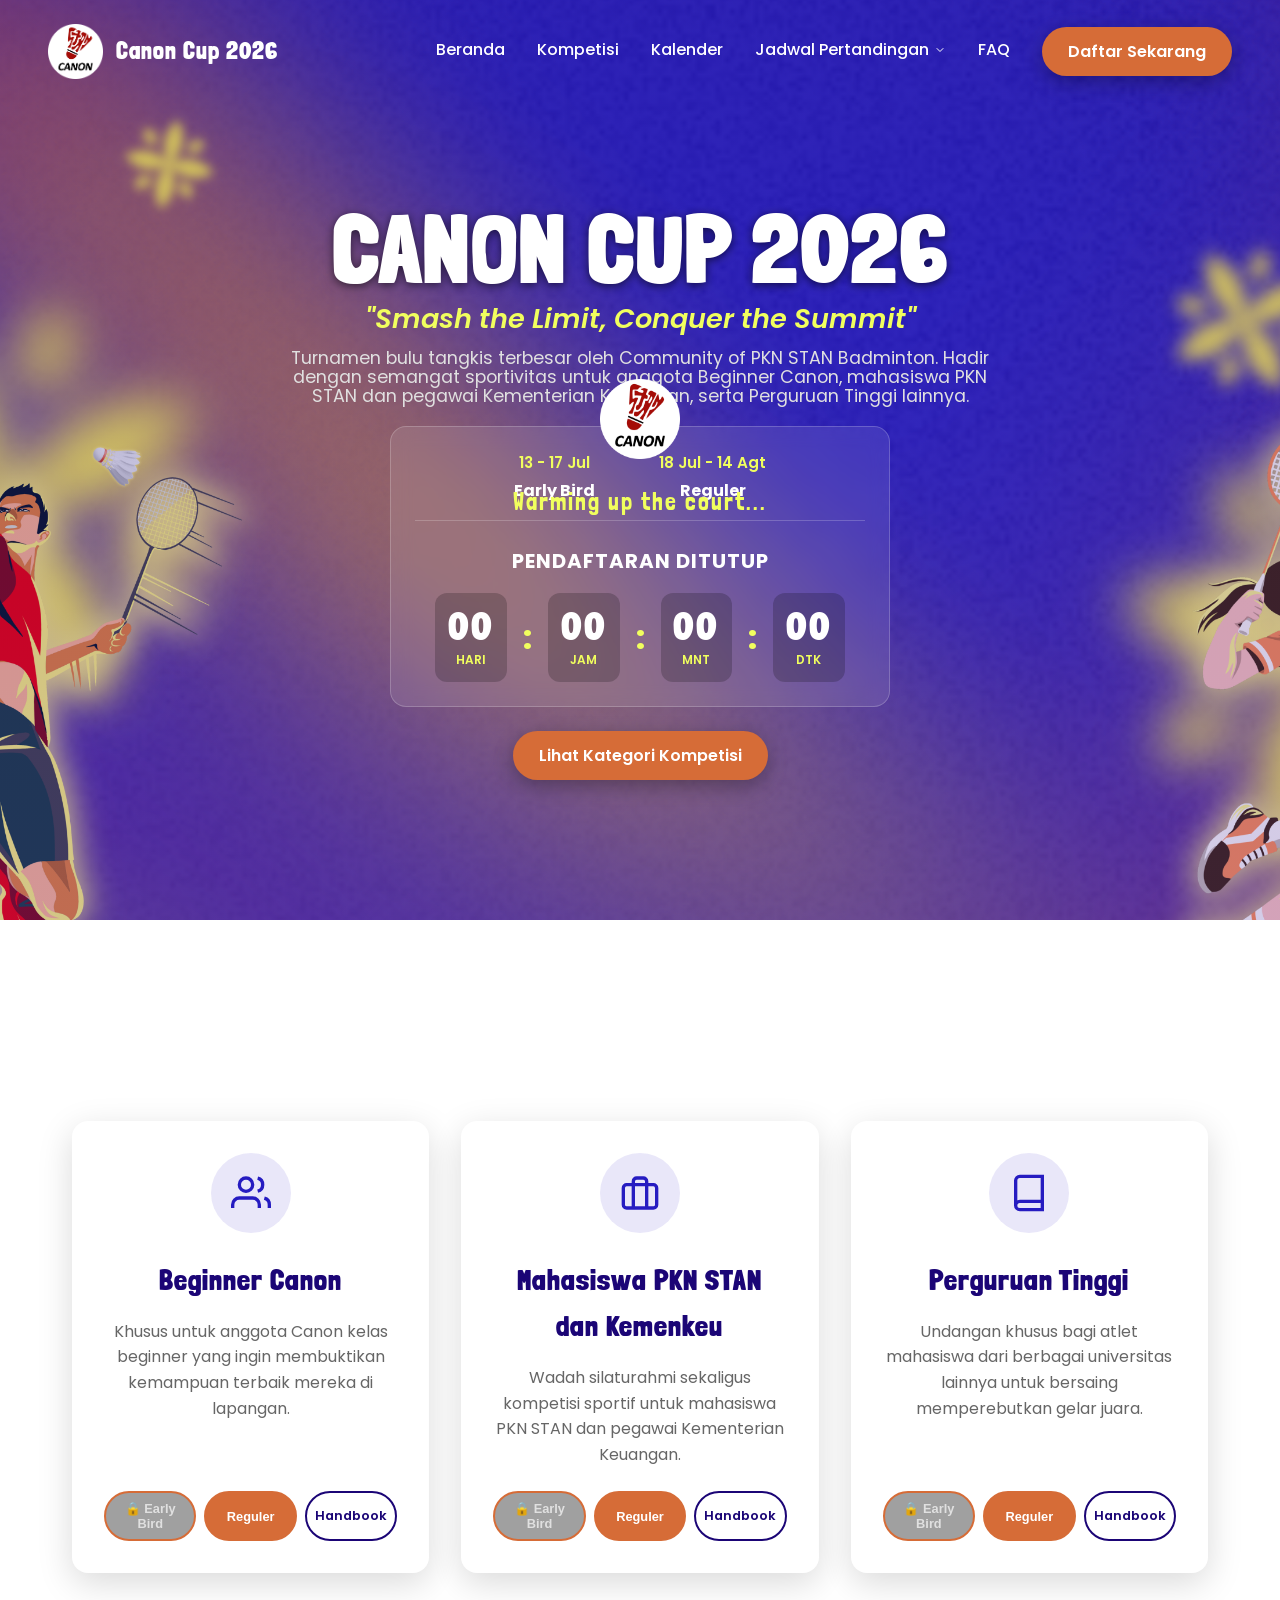
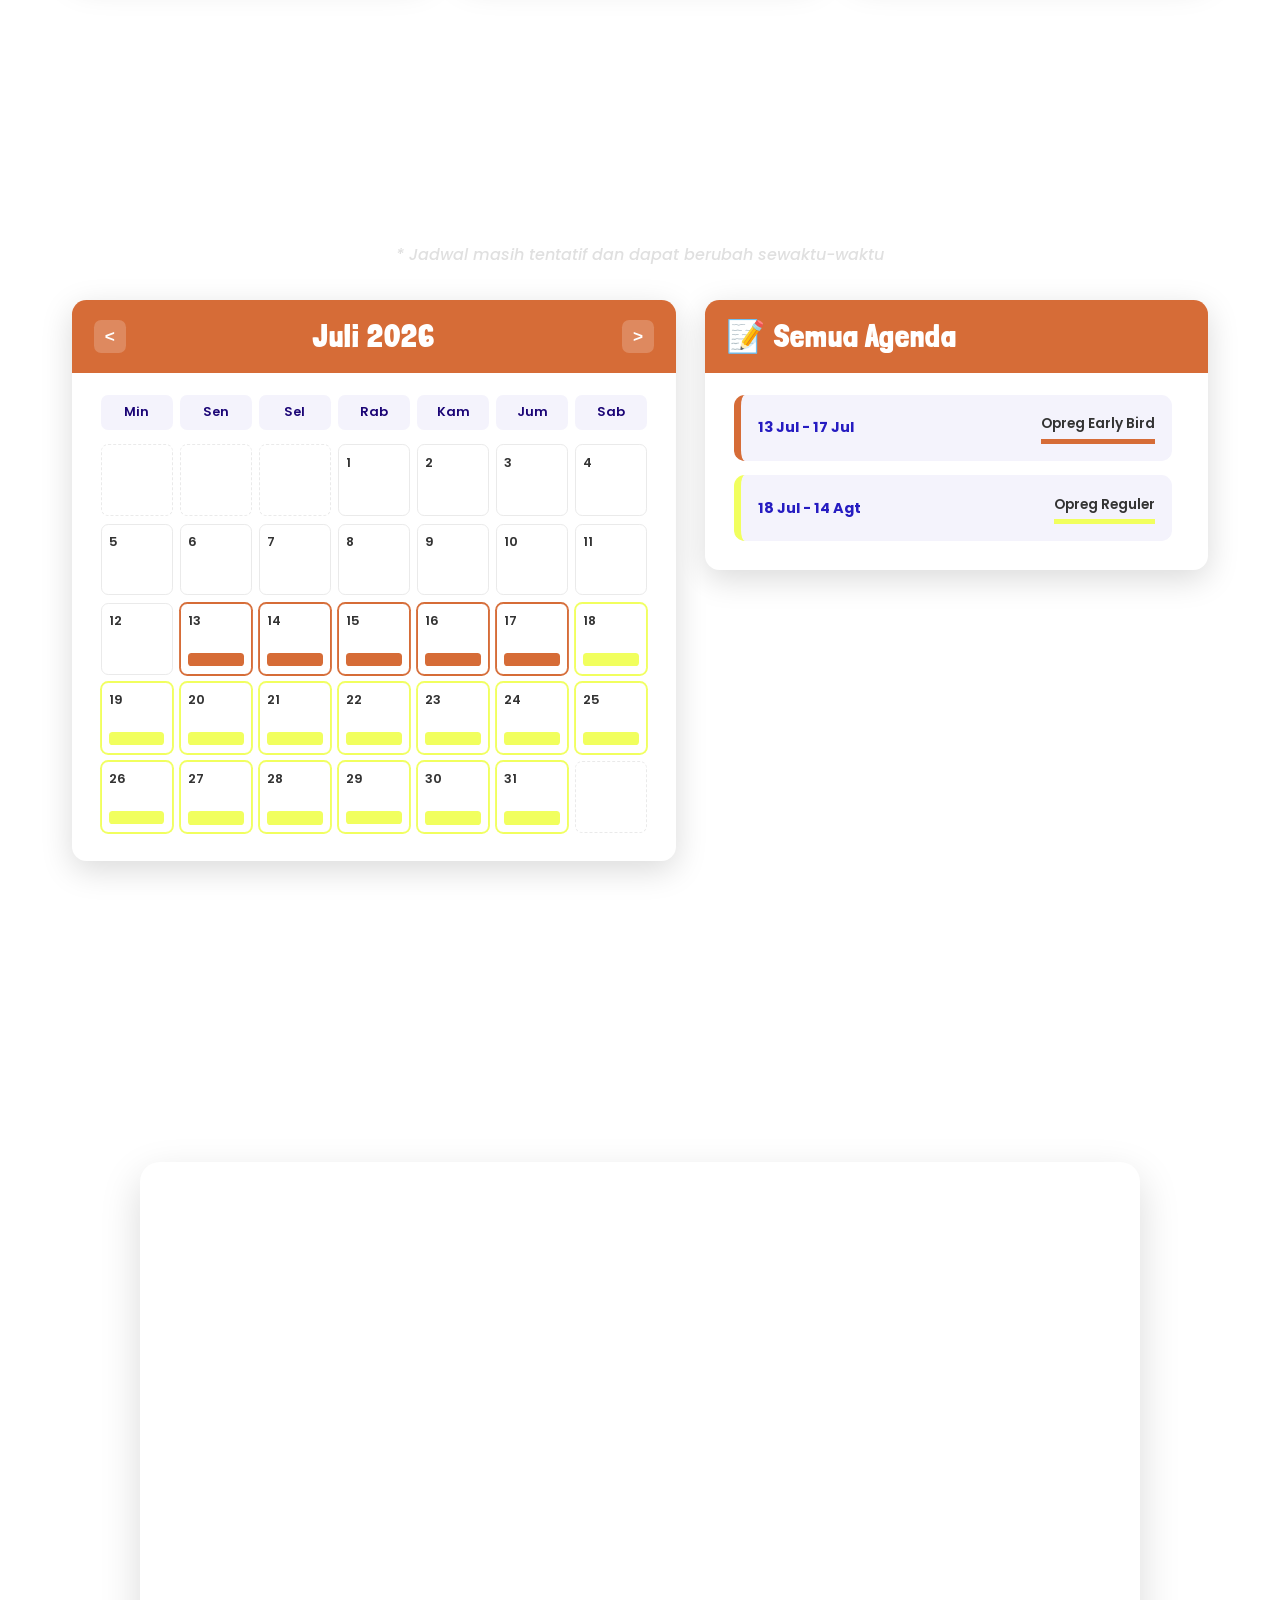
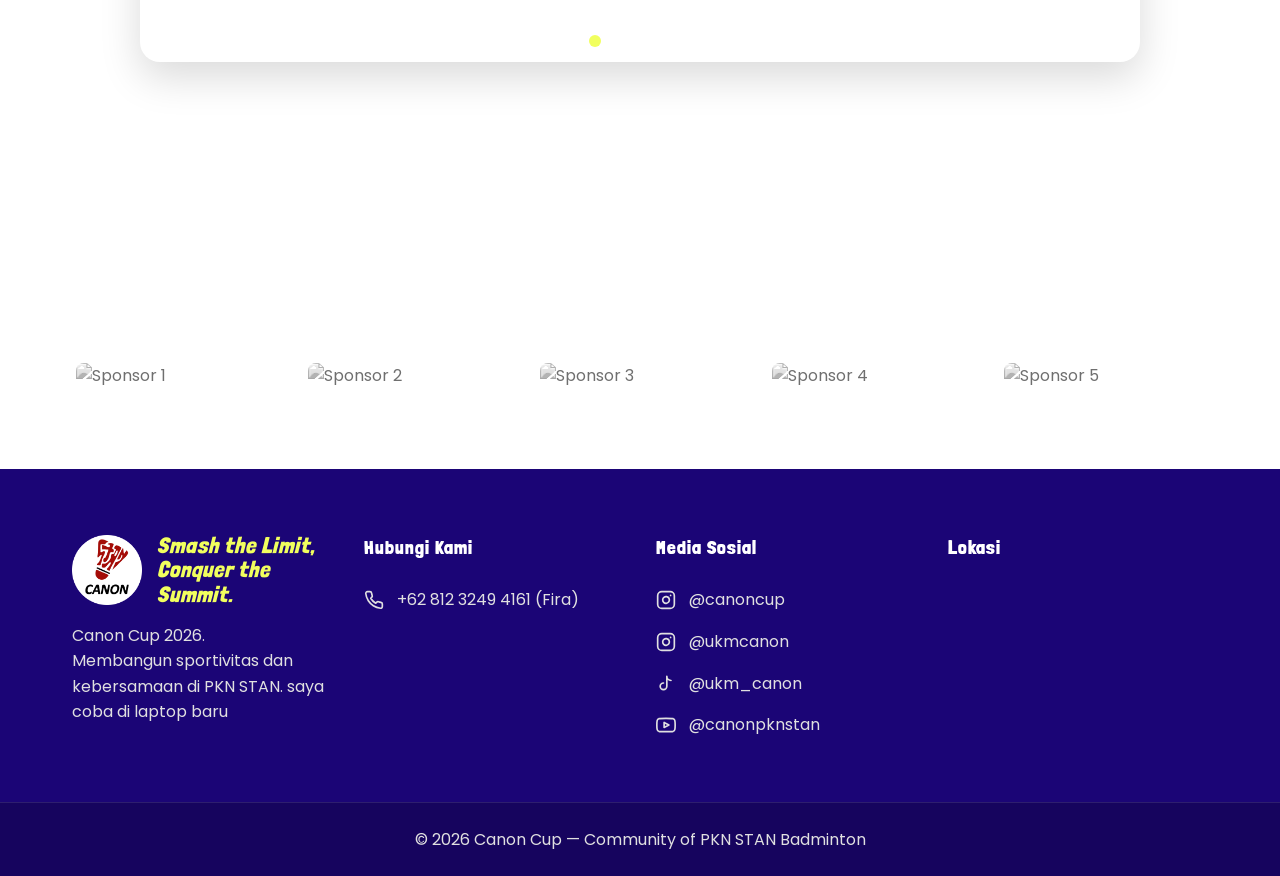
==== index.html @ 0311a932 "coba laptop baru" ====
<!DOCTYPE html>
<html lang="id">
<head>
  <meta charset="UTF-8">
  <meta name="viewport" content="width=device-width, initial-scale=1.0">
  <meta name="description" content="CANON CUP 2026 - Turnamen bulu tangkis terbuka untuk internal PKN STAN, Perguruan Tinggi Lainnya, serta Instansi Kementerian Keuangan.">
  <title>CANON CUP 2026 | Smash the Limit, Conquer the Summit</title>
  <link rel="icon" type="image/png" href="assets/images/logo.png">
  
  <!-- Google Fonts: Londrina Solid & Poppins -->
  <link rel="preconnect" href="https://fonts.googleapis.com">
  <link rel="preconnect" href="https://fonts.gstatic.com" crossorigin>
  <link href="https://fonts.googleapis.com/css2?family=Londrina+Solid:wght@400;900&family=Poppins:wght@400;500;600;700&display=swap" rel="stylesheet">
  
  <!-- CSS -->
  <link rel="stylesheet" href="css/style.css">
  <link rel="stylesheet" href="css/responsive.css">
</head>
<body class="home-page">
  <!-- PRELOADER -->
  <div id="preloader" class="preloader">
    <div class="preloader-panel left-panel"></div>
    <div class="preloader-panel right-panel"></div>
    <div class="preloader-content">
      <div class="bouncing-shuttlecock" id="preloader-logo">
        <img src="assets/images/logo.png" alt="Loading...">
      </div>
      <div class="loading-text">Warming up the court...</div>
    </div>
  </div>

  <!-- NAVBAR -->
  <nav id="navbar">
    <div class="nav-container">
      <a href="#" class="logo">
        <img src="assets/images/logo.png" alt="Canon Cup Logo" class="logo-img" />
        <span>Canon Cup 2026</span>
      </a>
      
      <ul class="nav-menu" id="nav-menu">
        <li><a href="#hero" class="nav-link">Beranda</a></li>
        <li><a href="#kompetisi" class="nav-link">Kompetisi</a></li>
        <li><a href="#jadwal" class="nav-link">Kalender</a></li>
        <li class="dropdown">
          <a href="schedule.html" class="nav-link">Jadwal Pertandingan <svg width="12" height="12" viewBox="0 0 24 24" fill="none" stroke="currentColor" stroke-width="2" stroke-linecap="round" stroke-linejoin="round"><path d="m6 9 6 6 6-6"/></svg></a>
          <ul class="dropdown-menu">
            <li><a href="schedule.html?day=1">Day 1</a></li>
            <li><a href="schedule.html?day=2">Day 2</a></li>
            <li><a href="schedule.html?day=3">Day 3</a></li>
            <li><a href="schedule.html?day=4">Day 4</a></li>
            <li><a href="schedule.html?day=5">Day 5</a></li>
            <li><a href="schedule.html?day=6">Day 6</a></li>
          </ul>
        </li>
        <li><a href="faq.html" class="nav-link">FAQ</a></li>
        <li><a href="#kompetisi" class="btn-cta">Daftar Sekarang</a></li>
      </ul>

      <div class="hamburger" id="hamburger">
        <span class="bar"></span>
        <span class="bar"></span>
        <span class="bar"></span>
      </div>
    </div>
  </nav>

  <!-- HERO SECTION -->
  <section id="hero" class="hero">
    <div class="hero-content scroll-reveal">
      <h1 class="hero-title">CANON CUP 2026</h1>
      <p class="hero-tagline">"Smash the Limit, Conquer the Summit"</p>
      <p class="hero-desc">Turnamen bulu tangkis terbesar oleh Community of PKN STAN Badminton. Hadir dengan semangat sportivitas untuk anggota Beginner Canon, mahasiswa PKN STAN dan pegawai Kementerian Keuangan, serta Perguruan Tinggi lainnya.</p>
      
      <!-- TIMELINE & COUNTDOWN -->
      <div class="hero-countdown-wrapper">
        <div class="hero-timeline">
          <div class="timeline-step">
            <span class="step-date">13 - 17 Jul</span>
            <span class="step-name">Early Bird</span>
          </div>
          <div class="timeline-step">
            <span class="step-date">18 Jul - 14 Agt</span>
            <span class="step-name">Reguler</span>
          </div>
        </div>
        <div class="hero-countdown">
          <p id="countdown-label" class="countdown-label">Menuju Pendaftaran</p>
          <div class="countdown-timer">
            <div class="time-box"><span id="cd-days">00</span><small>HARI</small></div><span class="time-sep">:</span>
            <div class="time-box"><span id="cd-hours">00</span><small>JAM</small></div><span class="time-sep">:</span>
            <div class="time-box"><span id="cd-minutes">00</span><small>MNT</small></div><span class="time-sep">:</span>
            <div class="time-box"><span id="cd-seconds">00</span><small>DTK</small></div>
          </div>
        </div>
      </div>
      
      <a href="#kompetisi" class="btn-cta">Lihat Kategori Kompetisi</a>
    </div>
  </section>

  <!-- KOMPETISI SECTION -->
  <section id="kompetisi" class="section">
    <div class="container scroll-reveal">
      <h2 class="section-title">Kategori Kompetisi</h2>
      <div class="cards-grid">
        <!-- Card 1: Beginner Canon -->
        <div class="card">
          <div class="card-icon">
            <svg width="40" height="40" viewBox="0 0 24 24" fill="none" stroke="currentColor" stroke-width="2"><path d="M17 21v-2a4 4 0 0 0-4-4H5a4 4 0 0 0-4 4v2"/><circle cx="9" cy="7" r="4"/><path d="M23 21v-2a4 4 0 0 0-3-3.87"/><path d="M16 3.13a4 4 0 0 1 0 7.75"/></svg>
          </div>
          <h3 class="card-title">Beginner Canon</h3>
          <p class="card-desc">
            Khusus untuk anggota Canon kelas beginner yang ingin membuktikan kemampuan terbaik mereka di lapangan.
          </p>
          <div class="card-actions" data-category="internal">
            <button class="btn-primary btn-small btn-reg-eb" disabled>Early Bird</button>
            <button class="btn-primary btn-small btn-reg-reguler" disabled>Reguler</button>
            <a href="https://staner.id/HandbookBeginnerCanon" target="_blank" class="btn-outline btn-small">Handbook</a>
          </div>
        </div>
        <!-- Card 2: Mahasiswa PKN STAN dan Kemenkeu -->
        <div class="card">
          <div class="card-icon">
            <svg width="40" height="40" viewBox="0 0 24 24" fill="none" stroke="currentColor" stroke-width="2"><rect x="2" y="7" width="20" height="14" rx="2" ry="2"/><path d="M16 21V5a2 2 0 0 0-2-2h-4a2 2 0 0 0-2 2v16"/></svg>
          </div>
          <h3 class="card-title">Mahasiswa PKN STAN dan Kemenkeu</h3>
          <p class="card-desc">
            Wadah silaturahmi sekaligus kompetisi sportif untuk mahasiswa PKN STAN dan pegawai Kementerian Keuangan.
          </p>
          <div class="card-actions" data-category="instansi">
            <button class="btn-primary btn-small btn-reg-eb" disabled>Early Bird</button>
            <button class="btn-primary btn-small btn-reg-reguler" disabled>Reguler</button>
            <a href="https://staner.id/HandbookMahasiswaDanKemenkeu" target="_blank" class="btn-outline btn-small">Handbook</a>
          </div>
        </div>
        <!-- Card 3: Perguruan Tinggi Lainnya -->
        <div class="card">
          <div class="card-icon">
            <svg width="40" height="40" viewBox="0 0 24 24" fill="none" stroke="currentColor" stroke-width="2"><path d="M4 19.5v-15A2.5 2.5 0 0 1 6.5 2H20v20H6.5a2.5 2.5 0 0 1 0-5H20"/></svg>
          </div>
          <h3 class="card-title">Perguruan Tinggi</h3>
          <p class="card-desc">
            Undangan khusus bagi atlet mahasiswa dari berbagai universitas lainnya untuk bersaing memperebutkan gelar juara.
          </p>
          <div class="card-actions" data-category="umum">
            <button class="btn-primary btn-small btn-reg-eb" disabled>Early Bird</button>
            <button class="btn-primary btn-small btn-reg-reguler" disabled>Reguler</button>
            <a href="https://staner.id/HandbookPerguruanTinggi" target="_blank" class="btn-outline btn-small">Handbook</a>
          </div>
        </div>
      </div>
    </div>
  </section>

  <!-- JADWAL (KALENDER) SECTION -->
  <section id="jadwal" class="section section-alt">
    <div class="container scroll-reveal">
      <h2 class="section-title">Kalender Event </h2>
      <p class="tentative-label">* Jadwal masih tentatif dan dapat berubah sewaktu-waktu</p>
      
      <div id="calendar-wrapper" class="calendar-wrapper">
        <!-- Left Panel: Calendar Grid -->
        <div class="calendar-panel">
          <div class="calendar-header">
            <button id="prev-month" class="btn-cal-nav">&lt;</button>
            <h3 id="calendar-month-year" class="calendar-month-year">Agustus 2026</h3>
            <button id="next-month" class="btn-cal-nav">&gt;</button>
          </div>
          <div class="calendar-grid-wrapper">
            <div class="calendar-days-header">
              <span>Min</span><span>Sen</span><span>Sel</span><span>Rab</span><span>Kam</span><span>Jum</span><span>Sab</span>
            </div>
            <div id="calendar-grid" class="calendar-grid">
              <!-- Rendered by calendar.js -->
            </div>
          </div>
        </div>
        
        <!-- Right Panel: Agenda List -->
        <div class="agenda-panel">
          <div class="agenda-header">
            <h3 class="agenda-title">📝 Semua Agenda</h3>
          </div>
          <div id="agenda-list" class="agenda-list">
            <!-- Rendered by calendar.js -->
          </div>
        </div>
      </div>
    </div>
  </section>

  <!-- CALENDAR MODAL -->
  <div id="event-modal" class="modal-overlay">
    <div class="modal-content">
      <div class="modal-header">
        <h4 id="modal-title" class="modal-title">Acara pada tanggal</h4>
        <button id="modal-close" class="modal-close">&times;</button>
      </div>
      <div id="modal-body" class="modal-body">
        <!-- Rendered by JS -->
      </div>
    </div>
  </div>

  <!-- DOKUMENTASI (CAROUSEL) SECTION -->
  <section id="dokumentasi" class="section">
    <div class="container scroll-reveal">
      <h2 class="section-title">Dokumentasi 2025</h2>
      
      <div class="carousel-container">
        <button id="carousel-prev" class="carousel-btn prev-btn">&lt;</button>
        <div class="carousel-track" id="carousel-track">
          <!-- Rendered by js -->
        </div>
        <button id="carousel-next" class="carousel-btn next-btn">&gt;</button>
        <div class="carousel-indicators" id="carousel-indicators">
          <!-- Rendered by js -->
        </div>
      </div>
    </div>
  </section>

  <!-- SPONSOR SECTION -->
  <section id="sponsor" class="section section-alt">
    <div class="container scroll-reveal">
      <h2 class="section-title">Our Sponsors</h2>
      <!-- TODO: ganti dengan logo asli nanti, struktur di-render dari data.js -->
      <div class="sponsor-grid" id="sponsor-grid">
        <!-- Rendered by data.js initialization in main.js -->
      </div>
    </div>
  </section>

  <!-- FOOTER -->
  <footer class="footer">
    <div class="container footer-grid">
      <!-- Col 1: Logo & Tagline -->
      <div class="footer-col">
        <a href="#" class="logo footer-logo">
          <img src="assets/images/logo.png" alt="Canon Cup Logo" class="logo-img" />
          <span class="footer-tagline">Smash the Limit,<br>Conquer the Summit.</span>
        </a>
        <p class="footer-desc">Canon Cup 2026.<br>Membangun sportivitas dan kebersamaan di PKN STAN. saya coba di laptop baru</p>
      </div>

      <!-- Col 2: Contact -->
      <div class="footer-col">
        <h4 class="footer-heading">Hubungi Kami</h4>
        <a href="#" id="footer-wa-link" target="_blank" class="footer-contact">
          <svg width="20" height="20" viewBox="0 0 24 24" fill="none" stroke="currentColor" stroke-width="2" stroke-linecap="round" stroke-linejoin="round"><path d="M22 16.92v3a2 2 0 0 1-2.18 2 19.79 19.79 0 0 1-8.63-3.07 19.5 19.5 0 0 1-6-6 19.79 19.79 0 0 1-3.07-8.67A2 2 0 0 1 4.11 2h3a2 2 0 0 1 2 1.72 12.84 12.84 0 0 0 .7 2.81 2 2 0 0 1-.45 2.11L8.09 9.91a16 16 0 0 0 6 6l1.27-1.27a2 2 0 0 1 2.11-.45 12.84 12.84 0 0 0 2.81.7A2 2 0 0 1 22 16.92z"/></svg>
          <span id="footer-wa-text"></span>
        </a>
      </div>

      <!-- Col 3: Media Sosial -->
      <div class="footer-col">
        <h4 class="footer-heading">Media Sosial</h4>
        <div class="social-links">
          <a href="https://instagram.com/canoncup" target="_blank" class="social-link" title="@canoncup">
            <svg width="20" height="20" viewBox="0 0 24 24" fill="none" stroke="currentColor" stroke-width="2" stroke-linecap="round" stroke-linejoin="round"><rect x="2" y="2" width="20" height="20" rx="5" ry="5"/><path d="M16 11.37A4 4 0 1 1 12.63 8 4 4 0 0 1 16 11.37z"/><line x1="17.5" y1="6.5" x2="17.51" y2="6.5"/></svg>
            @canoncup
          </a>
          <a href="https://instagram.com/ukmcanon" target="_blank" class="social-link" title="@ukmcanon">
            <svg width="20" height="20" viewBox="0 0 24 24" fill="none" stroke="currentColor" stroke-width="2" stroke-linecap="round" stroke-linejoin="round"><rect x="2" y="2" width="20" height="20" rx="5" ry="5"/><path d="M16 11.37A4 4 0 1 1 12.63 8 4 4 0 0 1 16 11.37z"/><line x1="17.5" y1="6.5" x2="17.51" y2="6.5"/></svg>
            @ukmcanon
          </a>
          <a href="https://tiktok.com/@ukm_canon" target="_blank" class="social-link" title="@ukm_canon">
            <!-- TikTok SVG Icon -->
            <svg width="20" height="20" viewBox="0 0 24 24" fill="none" stroke="currentColor" stroke-width="2" stroke-linecap="round" stroke-linejoin="round"><path d="M9 12a4 4 0 1 0 4 4V4a5 5 0 0 0 5 5"/></svg>
            @ukm_canon
          </a>
          <a href="https://youtube.com/@canonpknstan" target="_blank" class="social-link" title="@canonpknstan">
            <svg width="20" height="20" viewBox="0 0 24 24" fill="none" stroke="currentColor" stroke-width="2" stroke-linecap="round" stroke-linejoin="round"><path d="M22.54 6.42a2.78 2.78 0 0 0-1.94-2C18.88 4 12 4 12 4s-6.88 0-8.6.42a2.78 2.78 0 0 0-1.94 2C1 8.13 1 12 1 12s0 3.87.46 5.58a2.78 2.78 0 0 0 1.94 2C5.12 20 12 20 12 20s6.88 0 8.6-.42a2.78 2.78 0 0 0 1.94-2C23 15.87 23 12 23 12s0-3.87-.46-5.58z"/><polygon points="9.75 15.02 15.5 12 9.75 8.98 9.75 15.02"/></svg>
            @canonpknstan
          </a>
        </div>
      </div>

      <!-- Col 4: Maps -->
      <div class="footer-col">
        <h4 class="footer-heading">Lokasi</h4>
        <div class="map-container">
          <iframe 
            title="Peta lokasi Gedung Student Center PKN STAN"
            src="https://www.google.com/maps?q=Gedung%20Student%20Center%20PKN%20STAN&output=embed"
            width="100%" 
            height="150" 
            style="border:0; border-radius: 8px;" 
            allowfullscreen="" 
            loading="lazy" 
            referrerpolicy="no-referrer-when-downgrade">
          </iframe>
        </div>
      </div>
    </div>
    <div class="footer-bottom">
      <p>&copy; 2026 Canon Cup &mdash; Community of PKN STAN Badminton</p>
    </div>
  </footer>

  <!-- Scripts -->
  <script src="js/data.js"></script>
  <script src="js/main.js"></script>
  <script src="js/carousel.js"></script>
  <script src="js/calendar.js"></script>
</body>
</html>
---- css/style.css ----
/* === BASE & CSS VARIABLES === */
:root {
  --color-primary: #1b0576;
  --color-secondary: #261cc1;
  --color-accent: #d66c37;
  --color-highlight: #f1ff5e;
  
  --font-heading: 'Londrina Solid', cursive;
  --font-body: 'Poppins', sans-serif;
  
  --text-dark: #333333;
  --text-light: #ffffff;
  --text-muted: #e0e0e0;
  
  --bg-light: #ffffff;
  --bg-white: #ffffff;
  
  --transition: all 0.3s ease;
}

* {
  margin: 0;
  padding: 0;
  box-sizing: border-box;
}

html {
  scroll-behavior: smooth;
}

body {
  font-family: var(--font-body);
  color: var(--text-dark);
  background-color: var(--bg-light);
  line-height: 1.6;
  overflow-x: hidden;
}

a {
  text-decoration: none;
  color: inherit;
}

ul {
  list-style: none;
}

img {
  max-width: 100%;
  height: auto;
  display: block;
}

/* === TYPOGRAPHY === */
h1, h2, h3, h4, .hero-title, .section-title {
  font-family: var(--font-heading);
  font-weight: 900;
  letter-spacing: 1px;
}

.container {
  max-width: 1200px;
  margin: 0 auto;
  padding: 0 2rem;
}

.section {
  padding: 5rem 0;
}

.section-alt {
  background-color: var(--bg-white);
}

.section-title {
  text-align: center;
  font-size: 3rem;
  margin-top: 2rem;
  color: var(--color-primary);
  margin-bottom: 2rem;
  position: relative;
}

/* === NAVBAR === */
#navbar {
  position: fixed;
  top: 0;
  left: 0;
  width: 100%;
  z-index: 1000;
  transition: var(--transition);
  background: transparent;
  padding: 1.5rem 0;
}

#navbar.scrolled, #navbar.navbar-solid {
  background-color: var(--color-primary);
  padding: 1rem 0;
  box-shadow: 0 4px 6px rgba(0, 0, 0, 0.1);
}

.nav-container {
  width: 100%;
  padding: 0 3rem;
  display: flex;
  justify-content: space-between;
  align-items: center;
}

.logo {
  display: flex;
  align-items: center;
  gap: 0.8rem;
  font-family: var(--font-heading);
  font-size: 1.5rem;
  font-weight: 700;
  color: var(--text-light);
  letter-spacing: 1px;
}

.logo-img {
  height: 55px;
  width: auto;
  object-fit: contain;
}

.footer-logo {
  display: flex;
  align-items: center;
  gap: 15px;
}

.footer-logo .logo-img {
  height: 70px;
}

.footer-tagline {
  font-family: var(--font-heading);
  font-style: italic;
  font-size: 1.4rem;
  color: var(--color-highlight);
  line-height: 1.1;
  letter-spacing: 1px;

}

.nav-menu {
  display: flex;
  align-items: center;
  gap: 2rem;
}

.nav-link {
  color: var(--text-light);
  font-weight: 500;
  transition: var(--transition);
  display: flex;
  align-items: center;
  gap: 0.3rem;
  position: relative;
  padding-bottom: 0.2rem;
}

.nav-link::after {
  content: '';
  position: absolute;
  width: 0;
  height: 2px;
  bottom: 0;
  left: 0;
  background-color: var(--color-highlight);
  transition: width 0.3s ease;
  border-radius: 2px;
}

.nav-link:hover {
  color: var(--color-highlight);
}

.nav-link:hover::after,
.nav-link.active::after {
  width: 100%;
}

.btn-primary {
  display: inline-flex;
  align-items: center;
  justify-content: center;
  background-color: var(--color-accent);
  color: var(--text-light);
  padding: 0.6rem 1.5rem;
  border-radius: 50px;
  font-weight: 600;
  transition: var(--transition);
  border: 2px solid var(--color-accent);
}

.btn-primary:hover {
  background-color: transparent;
  color: var(--color-accent);
  transform: translateY(-2px);
}

.btn-cta {
  display: inline-flex;
  align-items: center;
  justify-content: center;
  background-color: var(--color-accent);
  color: var(--text-light);
  padding: 0.6rem 1.5rem;
  border-radius: 50px;
  font-weight: 600;
  transition: var(--transition);
  border: 2px solid transparent;
  box-shadow: 0 6px 20px rgba(0, 0, 0, 0.3);
  position: relative;
  overflow: hidden;
}

.btn-cta::before {
  content: '';
  position: absolute;
  top: 0; left: -100%; right: 0; bottom: 0;
  width: 100%;
  background: linear-gradient(120deg, transparent, rgba(255,255,255,0.2), transparent);
  transition: left 0.5s ease;
}

.btn-cta:hover::before {
  left: 100%;
}

.btn-cta:hover {
  background: transparent;
  border-color: var(--color-highlight);
  color: var(--color-highlight);
  box-shadow: 0 8px 25px rgba(0, 0, 0, 0.35);
  transform: translateY(-3px);
}

/* Dropdown */
.dropdown {
  position: relative;
}

.dropdown-menu {
  position: absolute;
  top: 100%;
  left: 0;
  background-color: var(--color-primary);
  min-width: 180px;
  border-radius: 8px;
  opacity: 0;
  visibility: hidden;
  transform: translateY(10px);
  transition: var(--transition);
  box-shadow: 0 10px 15px rgba(0,0,0,0.1);
  padding: 0.5rem 0;
}

.dropdown:hover .dropdown-menu {
  opacity: 1;
  visibility: visible;
  transform: translateY(0);
}

.dropdown-menu a {
  display: block;
  padding: 0.7rem 1.5rem;
  color: var(--text-light);
  transition: var(--transition);
}

.dropdown-menu a:hover {
  background-color: var(--color-secondary);
  padding-left: 1.8rem;
}

.hamburger {
  display: none;
  cursor: pointer;
}

.hamburger .bar {
  display: block;
  width: 25px;
  height: 3px;
  margin: 5px auto;
  transition: var(--transition);
  background-color: var(--text-light);
}

/* === HOME PAGE FIXED BACKGROUND === */
body.home-page {
  color: var(--text-light);
  position: relative;
}

body.home-page::before {
  content: '';
  position: fixed;
  top: -20px;
  left: -20px;
  width: calc(100% + 40px);
  height: calc(100% + 40px);
  background: linear-gradient(rgba(27, 5, 118, 0.2), rgba(38, 28, 193, 0.2)), url('../assets/images/hero-bg.png') center bottom/cover no-repeat;
  z-index: -1;
  transition: filter 0.4s ease;
  filter: blur(var(--bg-blur, 0px));
}

body.home-page .hero {
  background: transparent;
}

body.home-page .section, 
body.home-page .section-alt {
  background-color: transparent;
}

body.home-page .section-title {
  color: var(--text-light);
}

body.home-page .tentative-label {
  color: var(--text-muted);
}

/* Ensure components with white backgrounds retain dark text */
.card, .calendar-wrapper, .modal-content, .sponsor-item {
  color: var(--text-dark);
}

/* === HERO SECTION === */
.hero {
  min-height: 100vh;
  display: flex;
  align-items: center;
  background: linear-gradient(135deg, var(--color-primary) 0%, var(--color-secondary) 100%);
  position: relative;
  overflow: hidden;
  padding-top: 80px;
  padding-bottom: 1.5rem;
}

.hero-content {
  max-width: 800px;
  margin: 0 auto;
  text-align: center;
  color: var(--text-light);
  z-index: 2;
  position: relative;
  padding: 0 2rem;
}

.hero-title {
  font-size: 6rem;
  margin-top: 1.5rem;
  line-height: 1;
  text-shadow: 0 2px 10px rgba(0, 0, 0, 0.6);
}

.hero-tagline {
  font-size: 1.7rem;
  font-style: italic;
  color: var(--color-highlight);
  margin-top: 0.1rem;
  margin-bottom: 0.5rem;
  font-weight: 600;
}

.hero-desc {
  font-size: 1.1rem;
  line-height: 1.2rem;
  margin-bottom: 1.2rem;
  color: var(--text-muted);
}

.hero-decor {
  position: absolute;
  top: 50%;
  left: 50%;
  transform: translate(-50%, -50%);
  z-index: 1;
  opacity: 0.6;
}

@keyframes float {
  0% { transform: translateY(0px) rotate(0deg); }
  50% { transform: translateY(-20px) rotate(5deg); }
  100% { transform: translateY(0px) rotate(0deg); }
}

.floating-shuttlecock {
  animation: float 6s ease-in-out infinite;
}

/* --- HERO TIMELINE & COUNTDOWN --- */
.hero-countdown-wrapper {
  margin: 2rem auto 1.5rem auto;
  margin-top: 0.8rem;
  background: rgba(255, 255, 255, 0.1);
  backdrop-filter: blur(10px);
  border-radius: 16px;
  border: 1px solid rgba(255, 255, 255, 0.2);
  padding: 1.5rem;
  max-width: 500px;
  transform-style: preserve-3d;
  transition: var(--transition);
}

.hero-timeline {
  display: flex;
  justify-content: center;
  gap: 4rem;
  margin-bottom: 1.5rem;
  border-bottom: 1px solid rgba(255, 255, 255, 0.2);
  padding-bottom: 1rem;
}

.timeline-step {
  display: flex;
  flex-direction: column;
  align-items: center;
}

.timeline-step .step-date {
  font-size: 0.95rem;
  color: var(--color-highlight);
  font-weight: 600;
  margin-bottom: 0.2rem;
}

.timeline-step .step-name {
  font-size: 1rem;
  font-weight: 700;
}

.hero-countdown {
  display: flex;
  flex-direction: column;
  align-items: center;
}

.countdown-label {
  font-size: 1.25rem;
  font-weight: 700;
  margin-bottom: 1rem;
  text-transform: uppercase;
  letter-spacing: 1px;
}

.countdown-timer {
  display: flex;
  justify-content: center;
  align-items: center;
  gap: 1rem;
}

.time-box {
  display: flex;
  flex-direction: column;
  align-items: center;
  background: rgba(0, 0, 0, 0.2);
  padding: 0.8rem;
  border-radius: 12px;
  min-width: 70px;
}

.time-box span {
  font-family: var(--font-heading);
  font-size: 2.5rem;
  font-weight: 800;
  line-height: 1;
  letter-spacing: 2px;
}

.time-box small {
  font-size: 0.75rem;
  margin-top: 0.3rem;
  font-weight: 600;
  color: var(--color-highlight);
}

.time-sep {
  font-size: 2rem;
  font-weight: 800;
  color: var(--color-highlight);
}

/* === KOMPETISI SECTION === */
.cards-grid {
  display: grid;
  grid-template-columns: repeat(3, 1fr);
  gap: 2rem;
}

.card {
  background: var(--bg-white);
  border-radius: 16px;
  padding: 2rem;
  box-shadow: 0 10px 35px rgba(0,0,0,0.15);
  transition: var(--transition);
  display: flex;
  flex-direction: column;
  align-items: center;
  text-align: center;
  height: 100%;
  transform-style: preserve-3d;
}

.card:hover {
  box-shadow: 0 30px 60px rgba(0,0,0,0.4);
  background-color: var(--color-primary);
}

.card:hover .card-title,
.card:hover .card-desc {
  color: var(--text-light);
  transform: translateZ(30px);
}

.card:hover .card-icon {
  background-color: rgba(255, 255, 255, 0.2);
  color: var(--text-light);
  transform: translateZ(50px);
}

.card:hover .btn-outline {
  border-color: var(--text-light);
  color: var(--text-light);
}

.card:hover .btn-outline:hover {
  background-color: var(--text-light);
  color: var(--color-primary);
}

.card-icon {
  display: inline-flex;
  align-items: center;
  justify-content: center;
  width: 80px;
  height: 80px;
  border-radius: 50%;
  background-color: rgba(38, 28, 193, 0.1);
  color: var(--color-secondary);
  margin-bottom: 1.5rem;
  transition: var(--transition);
}

.card-title {
  font-size: 1.8rem;
  margin-bottom: 1rem;
  color: var(--color-primary);
  transition: var(--transition);
}

.card-desc {
  color: #666;
  margin-bottom: 1.5rem;
  transition: var(--transition);
}

.card-actions {
  display: flex;
  gap: 0.5rem;
  justify-content: center;
  margin-top: auto;
  transition: var(--transition);
  flex-wrap: wrap;
  width: 100%;
}

.card-actions .btn-small {
  flex: 1;
  padding: 0.5rem;
  font-size: 0.8rem;
  min-width: 80px;
}

button.btn-primary:disabled {
  background-color: #a0a0a0;
  color: #e0e0e0;
  cursor: not-allowed;
  transform: none !important;
  box-shadow: none !important;
  position: relative;
}

/* Tooltip on hover */
button.btn-primary:disabled:hover::before {
  content: attr(data-tooltip);
  position: absolute;
  bottom: 100%;
  left: 50%;
  transform: translateX(-50%) translateY(-8px);
  background: var(--color-secondary);
  color: #fff;
  padding: 0.4rem 0.8rem;
  border-radius: 6px;
  font-size: 0.75rem;
  white-space: normal;
  width: 140px;
  text-align: center;
  line-height: 1.3;
  pointer-events: none;
  z-index: 10;
  box-shadow: 0 4px 10px rgba(0,0,0,0.2);
}

button.btn-primary:disabled:hover::after {
  content: '';
  position: absolute;
  bottom: 100%;
  left: 50%;
  transform: translateX(-50%);
  border-width: 5px;
  border-style: solid;
  border-color: var(--color-secondary) transparent transparent transparent;
  pointer-events: none;
  z-index: 10;
}

.card:hover button.btn-primary:disabled {
  background-color: rgba(255,255,255,0.3);
  color: rgba(255,255,255,0.7);
}

.card:hover .card-actions {
  transform: translateZ(40px);
}

.btn-small {
  padding: 0.5rem 1.2rem;
  font-size: 0.95rem;
}

.btn-outline {
  display: inline-flex;
  align-items: center;
  justify-content: center;
  background-color: transparent;
  color: var(--color-primary);
  padding: 0.6rem 1.5rem;
  border-radius: 50px;
  font-weight: 600;
  transition: var(--transition);
  border: 2px solid var(--color-primary);
}

.btn-outline:hover {
  background-color: var(--color-primary);
  color: var(--text-light);
  transform: translateY(-2px);
}

/* === JADWAL SECTION === */
.tentative-label {
  text-align: center;
  color: var(--color-accent);
  font-style: italic;
  margin-top: -2rem;
  margin-bottom: 2rem;
  font-weight: 500;
}

.calendar-wrapper {
  display: grid;
  grid-template-columns: minmax(0, 1.2fr) minmax(0, 1fr);
  gap: 2rem;
  align-items: start;
  zoom: 0.90;
}

.calendar-panel, .agenda-panel {
  background: var(--bg-white);
  border-radius: 16px;
  padding: 2rem;
  box-shadow: 0 10px 35px rgba(0,0,0,0.15);
}

/* Calendar Header */
.calendar-header, .agenda-header {
  background-color: #d66c37;
  margin: -2rem -2rem 1.5rem -2rem;
  padding: 0.8rem 1.5rem;
  border-radius: 16px 16px 0 0;
  display: flex;
  justify-content: space-between;
  align-items: center;
}

.calendar-month-year {
  font-size: 2.2rem;
  color: var(--text-light);
  font-family: var(--font-heading);
  letter-spacing: 1px;
  margin: 0;
  flex: 1;
  text-align: center;
}

.btn-cal-nav {
  background-color: rgba(255, 255, 255, 0.2);
  color: var(--text-light);
  border: none;
  width: 36px;
  height: 36px;
  border-radius: 8px;
  cursor: pointer;
  font-weight: 700;
  font-size: 1.2rem;
  transition: var(--transition);
  display: flex;
  align-items: center;
  justify-content: center;
}

.btn-cal-nav:hover {
  background-color: rgba(255, 255, 255, 0.4);
}

/* Calendar Grid */
.calendar-days-header {
  display: grid;
  grid-template-columns: repeat(7, 1fr);
  gap: 0.5rem;
  margin-bottom: 1rem;
}

.calendar-days-header span {
  text-align: center;
  background-color: rgba(38, 28, 193, 0.05);
  color: var(--color-primary);
  font-weight: 600;
  padding: 0.5rem 0;
  border-radius: 8px;
  font-size: 0.9rem;
}

.calendar-grid {
  display: grid;
  grid-template-columns: repeat(7, 1fr);
  gap: 0.5rem;
}

.calendar-cell {
  aspect-ratio: 1;
  border: 1px solid #eaeaea;
  border-radius: 8px;
  padding: 0.5rem;
  display: flex;
  flex-direction: column;
  position: relative;
  background: var(--bg-white);
  min-width: 0;
  overflow: hidden;
}

.calendar-cell.empty {
  border-style: dashed;
  background-color: transparent;
}

.calendar-cell .day-number {
  font-weight: 600;
  font-size: 0.9rem;
  color: var(--text-dark);
  margin-bottom: auto;
}

.calendar-cell.active-day {
  border-color: var(--color-secondary);
  box-shadow: 0 0 0 1px var(--color-secondary);
}

.event-badge-small {
  background-color: var(--color-secondary);
  height: 15px;
  width: 100%;
  border-radius: 4px;
  margin-top: 4px;
  cursor: pointer;
}

/* Agenda Panel */
.agenda-title {
  font-family: var(--font-heading);
  color: var(--text-light);
  font-size: 2.2rem;
  margin: 0;
  display: flex;
  align-items: center;
  gap: 0.5rem;
  letter-spacing: 1px;
}

.agenda-list {
  display: flex;
  flex-direction: column;
  gap: 1rem;
  max-height: 500px;
  overflow-y: auto;
  padding-right: 0.5rem;
}

.agenda-item {
  display: flex;
  background: rgba(38, 28, 193, 0.05);
  border-radius: 12px;
  padding: 1.2rem;
  align-items: center;
  gap: 1.5rem;
  border-left: 8px solid var(--color-primary);
  transition: var(--transition);
}

.agenda-item:hover {
  transform: translateX(5px);
  background: rgba(38, 28, 193, 0.08);
}

.agenda-date {
  color: var(--color-secondary);
  font-weight: 700;
  font-size: 1rem;
  min-width: 60px;
  text-align: center;
}

.agenda-info {
  flex: 1;
  min-width: 0;
  text-align: right;
}

.agenda-info-title {
  font-weight: 600;
  color: var(--text-dark);
  font-size: 0.95rem;
  white-space: normal;
  word-wrap: break-word;
}

.agenda-badge {
  background-color: var(--color-primary);
  color: var(--text-light);
  font-size: 0.75rem;
  padding: 0.3rem 0.8rem;
  border-radius: 20px;
  font-weight: 600;
  flex-shrink: 0;
}

/* Scrollbar for agenda list */
.agenda-list::-webkit-scrollbar {
  width: 6px;
}
.agenda-list::-webkit-scrollbar-track {
  background: #f1f1f1;
  border-radius: 10px;
}
.agenda-list::-webkit-scrollbar-thumb {
  background: #ccc;
  border-radius: 10px;
}
.agenda-list::-webkit-scrollbar-thumb:hover {
  background: var(--color-secondary);
}

/* === MODAL SECTION === */
.modal-overlay {
  position: fixed;
  top: 0; left: 0; right: 0; bottom: 0;
  background-color: rgba(0, 0, 0, 0.4);
  backdrop-filter: blur(2px);
  display: flex;
  align-items: center;
  justify-content: center;
  z-index: 2000;
  opacity: 0;
  visibility: hidden;
  transition: opacity 0.3s ease, visibility 0.3s ease;
}

.modal-overlay.active {
  opacity: 1;
  visibility: visible;
}

.modal-content {
  background: var(--bg-white);
  border-radius: 16px;
  width: 90%;
  max-width: 500px;
  padding: 2rem;
  box-shadow: 0 15px 35px rgba(0,0,0,0.2);
  transform: translateY(-20px);
  transition: transform 0.3s ease;
}

.modal-overlay.active .modal-content {
  transform: translateY(0);
}

.modal-header {
  display: flex;
  justify-content: space-between;
  align-items: center;
  border-bottom: 1px solid #eee;
  padding-bottom: 1rem;
  margin-bottom: 1.5rem;
}

.modal-title {
  color: var(--color-primary);
  font-family: var(--font-body);
  font-size: 1.1rem;
  font-weight: 700;
}

.modal-close {
  background: none;
  border: none;
  font-size: 1.5rem;
  color: #888;
  cursor: pointer;
  transition: color 0.2s;
}

.modal-close:hover {
  color: var(--color-accent);
}

.modal-body {
  display: flex;
  flex-direction: column;
  gap: 1rem;
}

/* Updated hover state for active-day */
.calendar-cell.active-day {
  cursor: pointer;
  transition: all 0.2s ease;
}
.calendar-cell.active-day:hover {
  border-color: var(--color-primary);
  box-shadow: 0 0 0 2px rgba(27, 5, 118, 0.2);
  transform: translateY(-2px);
}

/* === CAROUSEL SECTION === */
.carousel-container {
  position: relative;
  width: 100%;
  max-width: 1000px;
  margin: 0 auto;
  overflow: hidden;
  border-radius: 20px;
  box-shadow: 0 15px 40px rgba(0,0,0,0.15);
}

.carousel-track {
  display: flex;
  overflow-x: auto;
  scroll-snap-type: x mandatory;
  scrollbar-width: none;
  -ms-overflow-style: none;
  scroll-behavior: smooth;
}

.carousel-track::-webkit-scrollbar {
  display: none;
}

.carousel-slide {
  flex: 0 0 100%;
  height: 500px;
  scroll-snap-align: center;
  position: relative;
  background-size: cover;
  background-position: center;
}

.carousel-btn {
  position: absolute;
  top: 50%;
  transform: translateY(-50%);
  background: rgba(255, 255, 255, 0.2);
  color: white;
  border: none;
  width: 50px;
  height: 50px;
  border-radius: 50%;
  font-size: 1.5rem;
  cursor: pointer;
  z-index: 5;
  transition: var(--transition);
  backdrop-filter: blur(5px);
  display: flex;
  align-items: center;
  justify-content: center;
}

.carousel-btn:hover {
  background: rgba(255, 255, 255, 0.4);
}

.prev-btn {
  left: 1rem;
}

.next-btn {
  right: 1rem;
}

.carousel-indicators {
  position: absolute;
  bottom: 1rem;
  left: 50%;
  transform: translateX(-50%);
  display: flex;
  gap: 0.5rem;
  z-index: 5;
}

.carousel-dot {
  width: 10px;
  height: 10px;
  border-radius: 50%;
  background-color: rgba(255, 255, 255, 0.5);
  cursor: pointer;
  transition: var(--transition);
}

.carousel-dot.active {
  background-color: var(--color-highlight);
  transform: scale(1.2);
}
/* === SPONSOR SECTION === */
.sponsor-grid {
  display: flex;
  flex-wrap: wrap;
  justify-content: center;
  gap: 2rem;
  align-items: center;
}

.sponsor-item {
  width: calc(100% / 3 - 2rem);
  max-width: 200px;
}

.sponsor-item img {
  width: 100%;
  border-radius: 8px;
  filter: grayscale(100%);
  opacity: 0.7;
  transition: var(--transition);
  cursor: pointer;
}

.sponsor-item img:hover {
  filter: grayscale(0%);
  opacity: 1;
  transform: scale(1.05);
}

/* === FOOTER === */
.footer {
  background-color: var(--color-primary);
  color: var(--text-muted);
  padding: 4rem 0 0 0;
}

.footer-grid {
  display: grid;
  grid-template-columns: repeat(4, 1fr);
  gap: 2rem;
  margin-bottom: 3rem;
}

.footer-col .logo {
  margin-bottom: 1rem;
}

.footer-heading {
  color: var(--text-light);
  font-size: 1.2rem;
  margin-bottom: 1.5rem;
  font-family: var(--font-heading);
  letter-spacing: 1px;
}

.footer-contact, .social-link {
  display: flex;
  align-items: center;
  gap: 0.8rem;
  margin-bottom: 1rem;
  transition: var(--transition);
}

.footer-contact:hover, .social-link:hover {
  color: var(--color-highlight);
}

.social-links {
  display: flex;
  flex-direction: column;
}

.footer-bottom {
  text-align: center;
  padding: 1.5rem 0;
  border-top: 1px solid rgba(255,255,255,0.1);
  background-color: rgba(0,0,0,0.2);
}

/* === UTILITIES & ANIMATIONS === */
.scroll-reveal {
  opacity: 0;
  transform: translateY(30px);
  transition: all 0.8s ease;
}

.scroll-reveal.visible {
  opacity: 1;
  transform: translateY(0);
}

/* === PRELOADER === */
.preloader {
  position: fixed;
  top: 0; left: 0; right: 0; bottom: 0;
  z-index: 9999;
  display: flex;
  justify-content: center;
  align-items: center;
  pointer-events: none;
}

.preloader-panel {
  position: absolute;
  top: 0;
  width: 50%;
  height: 100%;
  background: rgba(27, 5, 118, 0.85); /* var(--color-primary) semi-transparent */
  backdrop-filter: blur(15px);
  -webkit-backdrop-filter: blur(15px);
  transition: transform 0.8s cubic-bezier(0.77, 0, 0.175, 1);
  z-index: 1;
}

.preloader-panel.left-panel {
  left: 0;
  transform-origin: left;
}

.preloader-panel.right-panel {
  right: 0;
  transform-origin: right;
}

.preloader.loaded .left-panel {
  transform: translateX(-100%);
}

.preloader.loaded .right-panel {
  transform: translateX(100%);
}

.preloader-content {
  position: relative;
  z-index: 2;
  display: flex;
  flex-direction: column;
  align-items: center;
  gap: 1.5rem;
  transition: opacity 0.3s ease, transform 0.5s cubic-bezier(0.175, 0.885, 0.32, 1.275);
}

.preloader.loaded .preloader-content {
  opacity: 0;
  transform: scale(2) translateY(-20px); /* The 'Smash' effect */
}

.bouncing-shuttlecock {
  width: 80px;
  height: 80px;
  animation: bounce 0.8s infinite alternate cubic-bezier(0.5, 0.05, 1, 0.5);
}

.bouncing-shuttlecock img {
  width: 100%;
  height: 100%;
  object-fit: contain;
}

.loading-text {
  color: var(--color-highlight);
  font-family: var(--font-heading);
  font-size: 1.5rem;
  letter-spacing: 2px;
  animation: pulseText 1.5s infinite ease-in-out;
}

@keyframes bounce {
  0% { transform: translateY(0) rotate(0deg); }
  100% { transform: translateY(-30px) rotate(15deg); }
}

@keyframes pulseText {
  0%, 100% { opacity: 0.5; }
  50% { opacity: 1; }
}

/* === FAQ SECTION === */
.hero-faq {
  padding: 10rem 0 4rem 0;
  background: linear-gradient(135deg, var(--color-primary) 0%, var(--color-secondary) 100%);
  position: relative;
}

.hero-faq .hero-title {
  color: var(--text-light);
  letter-spacing: 3px;
}

.hero-faq .hero-subtitle {
  color: var(--color-highlight);
  font-family: var(--font-heading);
  font-size: 2.5rem;
  letter-spacing: 6px;
}

.faq-category-title {
  font-family: var(--font-heading);
  color: var(--color-primary);
  font-size: 1.8rem;
  margin: 3rem auto 1rem auto;
  max-width: 800px;
  text-align: left;
  border-bottom: 3px solid var(--color-accent);
  padding-bottom: 0.5rem;
  width: 100%;
}

.faq-container {
  max-width: 800px;
  margin: 0 auto;
  display: flex;
  flex-direction: column;
  gap: 1rem;
}

.faq-item {
  background: var(--bg-white);
  border-radius: 12px;
  box-shadow: 0 8px 25px rgba(0, 0, 0, 0.15);
  overflow: hidden;
  border-left: 4px solid var(--color-secondary);
  transition: var(--transition);
}

.faq-item:hover {
  box-shadow: 0 12px 30px rgba(38, 28, 193, 0.3);
  transform: translateX(4px);
}

.faq-question {
  padding: 1.5rem;
  display: flex;
  justify-content: space-between;
  align-items: center;
  cursor: pointer;
  background: rgba(38, 28, 193, 0.02);
  transition: var(--transition);
}

.faq-question h3 {
  font-family: var(--font-body);
  font-size: 1.1rem;
  font-weight: 600;
  color: var(--text-dark);
  margin: 0;
}

.faq-icon {
  font-size: 1.5rem;
  color: var(--color-accent);
  font-weight: 700;
  transition: transform 0.3s ease;
  flex-shrink: 0;
  width: 30px;
  height: 30px;
  display: flex;
  align-items: center;
  justify-content: center;
  border-radius: 50%;
  background: rgba(214, 108, 55, 0.1);
}

.faq-answer {
  max-height: 0;
  overflow: hidden;
  transition: max-height 0.4s ease;
}

.faq-answer p {
  padding: 0 1.5rem 1.5rem 1.5rem;
  color: #555;
  margin: 0;
  line-height: 1.8;
  border-top: 1px dashed rgba(38, 28, 193, 0.1);
  padding-top: 1rem;
}

.faq-item.active {
  border-left-color: var(--color-accent);
}

.faq-item.active .faq-icon {
  transform: rotate(45deg);
  background: var(--color-accent);
  color: var(--text-light);
}

.faq-item.active .faq-question {
  background: rgba(38, 28, 193, 0.05);
}

/* === FAQ CTA === */
.faq-cta-section {
  background: linear-gradient(135deg, var(--color-primary) 0%, var(--color-secondary) 100%);
  padding: 5rem 0;
}

.faq-cta-title {
  color: var(--text-light);
  font-family: var(--font-heading);
  font-size: 2.8rem;
  letter-spacing: 2px;
  margin-bottom: 1rem;
}

.faq-cta-desc {
  color: rgba(255, 255, 255, 0.75);
  font-size: 1.1rem;
  margin-bottom: 2.5rem;
}

.btn-faq-cta {
  display: inline-flex;
  align-items: center;
  gap: 0.8rem;
  padding: 1rem 2.5rem;
  background: var(--color-accent);
  color: var(--text-light);
  font-family: var(--font-heading);
  font-size: 1.4rem;
  letter-spacing: 2px;
  border-radius: 50px;
  border: 2px solid transparent;
  transition: var(--transition);
  box-shadow: 0 6px 20px rgba(0, 0, 0, 0.3);
  position: relative;
  overflow: hidden;
}

.btn-faq-cta::before {
  content: '';
  position: absolute;
  top: 0; left: -100%; right: 0; bottom: 0;
  width: 100%;
  background: linear-gradient(120deg, transparent, rgba(255,255,255,0.2), transparent);
  transition: left 0.5s ease;
}

.btn-faq-cta:hover::before {
  left: 100%;
}

.btn-faq-cta svg {
  transition: transform 0.3s ease;
}

.btn-faq-cta:hover {
  background: transparent;
  border-color: var(--color-highlight);
  color: var(--color-highlight);
  box-shadow: 0 8px 25px rgba(0, 0, 0, 0.35);
  transform: translateY(-3px);
}

.btn-faq-cta:hover svg {
  transform: translateX(5px);
  stroke: var(--color-highlight);
}

/* === SHAPE DIVIDERS === */
.custom-shape-divider-bottom {
    position: absolute;
    bottom: 0;
    left: 0;
    width: 100%;
    overflow: hidden;
    line-height: 0;
    transform: rotate(180deg);
}

.custom-shape-divider-bottom svg {
    position: relative;
    display: block;
    width: calc(100% + 1.3px);
    height: 60px;
}

.custom-shape-divider-bottom .shape-fill {
    fill: var(--bg-white);
}

/* === MEDIA QUERIES === */
@media (max-width: 768px) {
  /* Countdown Responsiveness */
  .hero-countdown-wrapper {
    padding: 1rem;
    max-width: 95%;
  }
  .countdown-timer {
    gap: 0.3rem;
  }
  .time-box {
    min-width: 50px;
    padding: 0.6rem;
  }
  .time-box span {
    font-size: 1.6rem;
    letter-spacing: 1px;
  }
  .time-sep {
    font-size: 1.5rem;
  }
  .timeline-step .step-date {
    font-size: 0.7rem;
  }
  .timeline-step .step-name {
    font-size: 0.75rem;
  }

  /* Carousel Responsiveness */
  .carousel-slide {
    height: 250px; /* Keep landscape orientation */
  }
  .carousel-caption {
    bottom: 2rem;
    left: 1rem;
    right: 1rem;
  }
  .carousel-caption h3 {
    font-size: 1.5rem;
  }
  .carousel-btn {
    width: 40px;
    height: 40px;
    font-size: 1.2rem;
  }

  /* Calendar Responsiveness */
  .calendar-wrapper {
    grid-template-columns: 1fr;
    zoom: 1;
  }
  .calendar-cell {
    aspect-ratio: auto;
    min-height: 60px;
    padding: 0.25rem;
  }
  .calendar-cell .day-number {
    font-size: 0.8rem;
    margin-bottom: 2px;
  }
}

/* === MATCH SCHEDULE PAGE === */
body.schedule-page {
  background-color: var(--color-primary);
  color: var(--text-light);
}

.hero-schedule {
  padding: 120px 0 1rem 0;
  text-align: center;
}

.hero-schedule .hero-title {
  font-size: 4.5rem;
  color: var(--color-highlight);
  text-shadow: 0 4px 10px rgba(0,0,0,0.5);
  margin-bottom: 0.5rem;
  line-height: 1;
}

.hero-schedule .hero-subtitle {
  font-size: 2rem;
  font-family: var(--font-heading);
  background: var(--text-light);
  color: var(--color-primary);
  display: inline-flex;
  align-items: center;
  gap: 0.5rem;
  padding: 0.2rem 1.5rem;
  border-radius: 4px;
  cursor: pointer;
  transition: all 0.3s ease;
}

.hero-schedule .hero-subtitle:hover {
  background: var(--color-highlight);
}

.subtitle-dropdown {
  position: relative;
  display: inline-block;
}

.subtitle-dropdown-menu {
  position: absolute;
  top: 100%;
  left: 50%;
  transform: translateX(-50%) translateY(10px);
  background: var(--bg-white);
  min-width: 150px;
  border-radius: 8px;
  box-shadow: 0 10px 30px rgba(0, 0, 0, 0.3);
  padding: 0.5rem 0;
  list-style: none;
  opacity: 0;
  visibility: hidden;
  transition: all 0.3s ease;
  z-index: 100;
}

.subtitle-dropdown:hover .subtitle-dropdown-menu {
  opacity: 1;
  visibility: visible;
  transform: translateX(-50%) translateY(5px);
}

.subtitle-dropdown-menu li a {
  display: block;
  padding: 0.8rem 1.5rem;
  color: var(--text-dark);
  font-family: var(--font-heading);
  font-size: 1.5rem;
  text-decoration: none;
  transition: var(--transition);
}

.subtitle-dropdown-menu li a:hover {
  background: var(--color-highlight);
  color: var(--color-primary);
}

.schedule-page .section {
  padding-top: 1rem;
}

.court-tabs {
  display: flex;
  justify-content: center;
  gap: 1rem;
  margin-bottom: 2rem;
  flex-wrap: wrap;
}

.tab-btn {
  background: rgba(255, 255, 255, 0.1);
  border: 2px solid var(--text-light);
  color: var(--text-light);
  padding: 0.8rem 2rem;
  font-family: var(--font-heading);
  font-size: 1.5rem;
  border-radius: 30px;
  cursor: pointer;
  transition: all 0.3s ease;
}

.tab-btn:hover {
  background: rgba(255, 255, 255, 0.2);
}

.tab-btn.active {
  background: var(--color-highlight);
  color: var(--color-primary);
  border-color: var(--color-highlight);
  box-shadow: 0 4px 15px rgba(241, 255, 94, 0.3);
}

.match-container {
  max-width: 800px;
  margin: 0 auto;
  display: flex;
  flex-direction: column;
  gap: 2.5rem;
}

.match-card {
  display: flex;
  align-items: center;
  justify-content: center;
}

.match-team {
  background: var(--color-primary);
  border: 3px solid var(--text-light);
  color: var(--text-light);
  padding: 1rem;
  font-family: var(--font-heading);
  font-size: 1.8rem;
  width: 200px;
  text-align: center;
  z-index: 2;
  box-shadow: 0 5px 15px rgba(0,0,0,0.4);
  transition: all 0.3s ease;
}

.match-team.winner {
  border-color: var(--color-highlight);
  color: var(--color-highlight);
  box-shadow: 0 0 15px rgba(239, 255, 6, 0.4);
  z-index: 3;
}

.match-team.loser {
  border-color: rgba(255, 255, 255, 0.15);
  color: rgba(255, 255, 255, 0.5);
  box-shadow: none;
}

.match-center {
  display: flex;
  flex-direction: column;
  align-items: center;
  flex: 1;
  max-width: 300px;
  margin: 0 -5px; /* Overlap with team boxes to connect them */
  z-index: 1;
}

.match-date, .match-time {
  background: var(--color-highlight);
  color: var(--text-dark);
  font-weight: 700;
  font-size: 0.85rem;
  padding: 0.3rem 1rem;
  text-align: center;
  width: 80%;
  white-space: nowrap;
}

.match-vs-wrapper {
  background: var(--text-light);
  width: 100%;
  padding: 0.5rem 0;
  display: flex;
  align-items: center;
  justify-content: center;
}

.match-vs {
  font-family: var(--font-heading);
  font-size: 2.5rem;
  color: var(--text-light);
  -webkit-text-stroke: 1.5px var(--color-primary);
  line-height: 1;
}

.match-score {
  font-family: var(--font-heading);
  font-size: 2.5rem;
  color: var(--color-primary);
  line-height: 1;
}

/* Responsive adjustments */
@media (max-width: 768px) {
  .match-team {
    font-size: 1.2rem;
    width: 120px;
    padding: 0.8rem 0.5rem;
  }
  .match-vs {
    font-size: 1.8rem;
  }
  .match-score {
    font-size: 1.8rem;
  }
  .match-date, .match-time {
    font-size: 0.7rem;
    width: 90%;
  }
}
---- css/responsive.css ----
/* === MEDIA QUERIES === */

/* Tablet (Max-width: 1024px) */
@media screen and (max-width: 1024px) {
  .hero-title {
    font-size: 4rem;
  }
  
  .cards-grid {
    grid-template-columns: repeat(2, 1fr);
  }

  .calendar-wrapper {
    grid-template-columns: 1fr;
  }
  
  .footer-grid {
    grid-template-columns: repeat(2, 1fr);
  }
}

/* Mobile (Max-width: 768px) */
@media screen and (max-width: 768px) {
  .hamburger {
    display: block;
    z-index: 1001;
  }

  .hamburger.active .bar:nth-child(2) {
    opacity: 0;
  }
  .hamburger.active .bar:nth-child(1) {
    transform: translateY(8px) rotate(45deg);
  }
  .hamburger.active .bar:nth-child(3) {
    transform: translateY(-8px) rotate(-45deg);
  }

  .nav-menu {
    position: fixed;
    left: -100%;
    top: 0;
    gap: 0;
    flex-direction: column;
    background-color: var(--color-primary);
    width: 100%;
    height: 100vh;
    text-align: center;
    transition: 0.3s;
    padding-top: 80px;
  }

  .nav-menu.active {
    left: 0;
  }

  .nav-item {
    margin: 1rem 0;
  }

  .nav-link, .btn-cta {
    display: block;
    padding: 1.5rem;
    font-size: 1.2rem;
  }

  .dropdown-menu {
    position: static;
    opacity: 1;
    visibility: visible;
    transform: none;
    box-shadow: none;
    background-color: rgba(0,0,0,0.1);
    display: none;
  }
  
  .dropdown.active .dropdown-menu {
    display: block;
  }

  .hero-title {
    font-size: 3rem;
  }
  
  .hero-tagline {
    font-size: 1.2rem;
  }

  .cards-grid {
    grid-template-columns: 1fr;
  }
  
  .footer-grid {
    grid-template-columns: 1fr;
    text-align: center;
  }
  
  .footer-contact, .social-link {
    justify-content: center;
  }

  .sponsor-item {
    width: calc(50% - 1rem);
  }
  
  .carousel-inner {
    height: 300px;
  }
  
  .carousel-btn {
    width: 40px;
    height: 40px;
  }
}
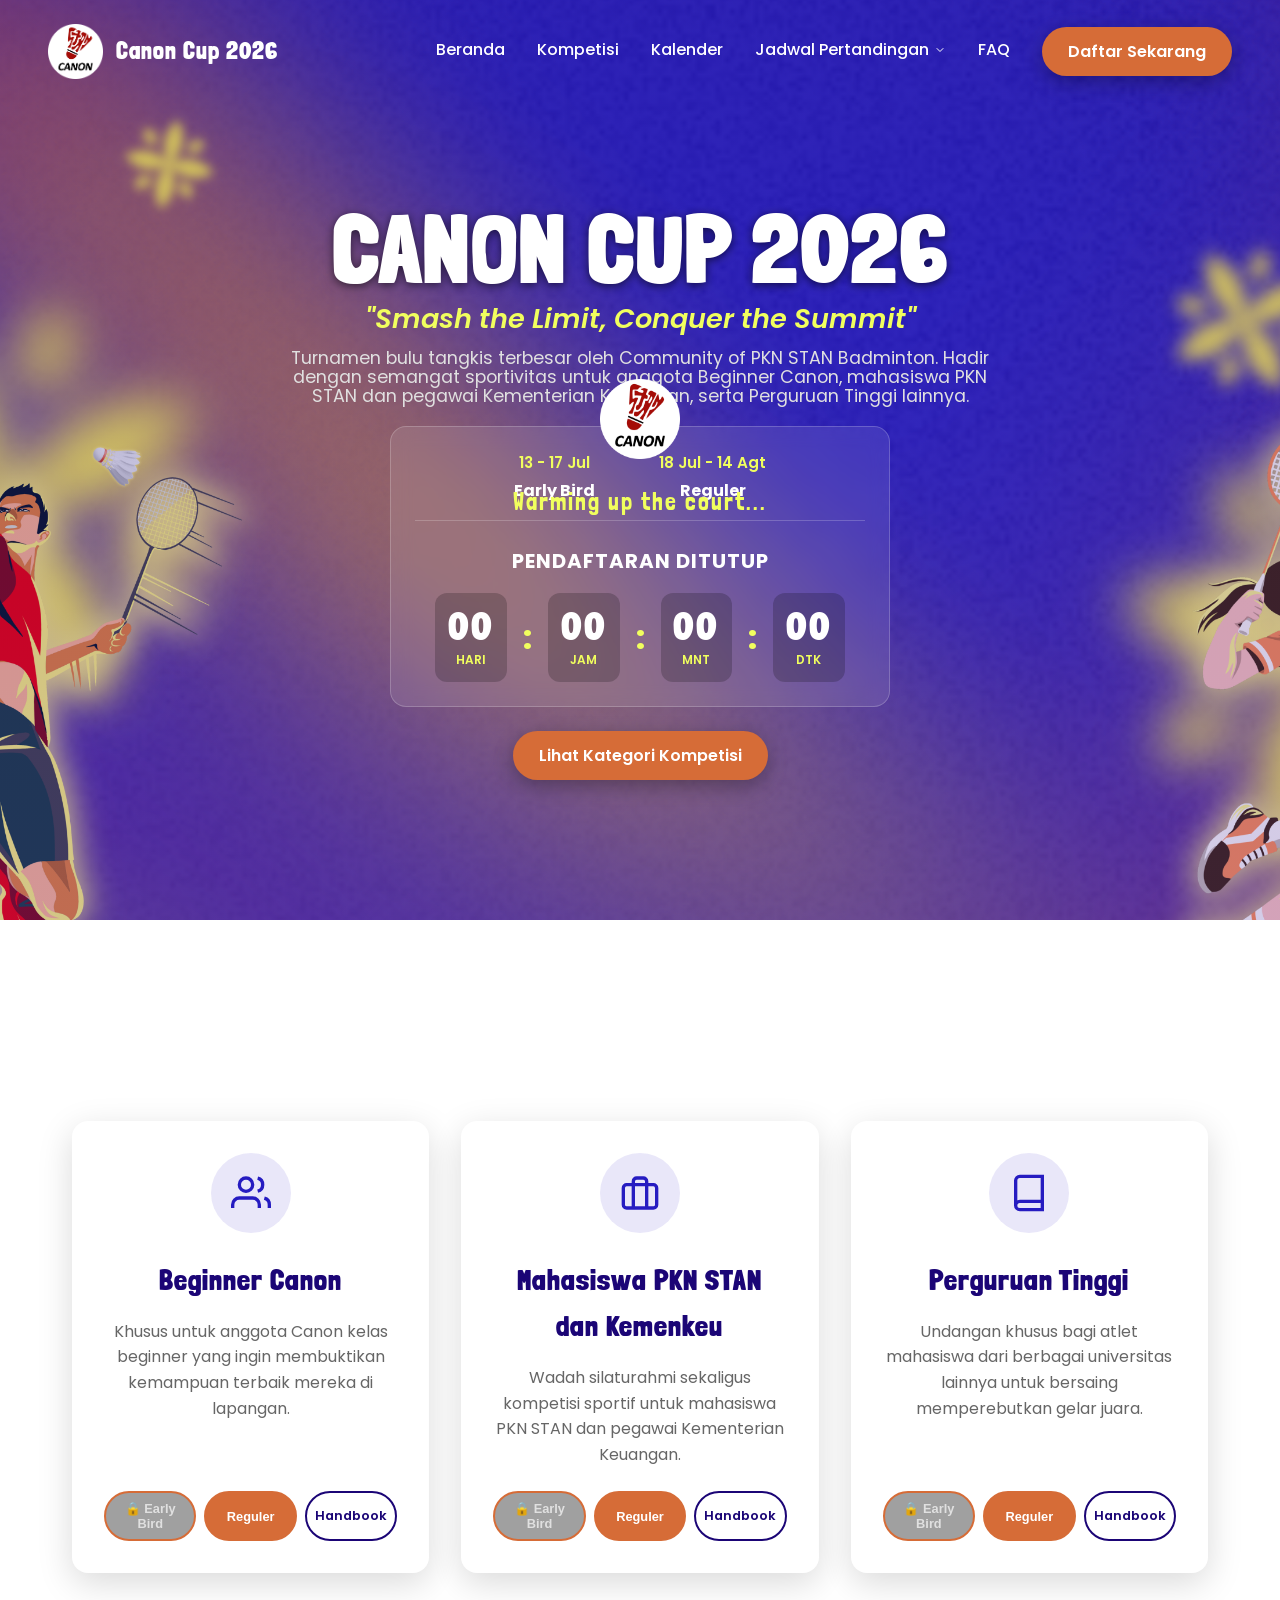
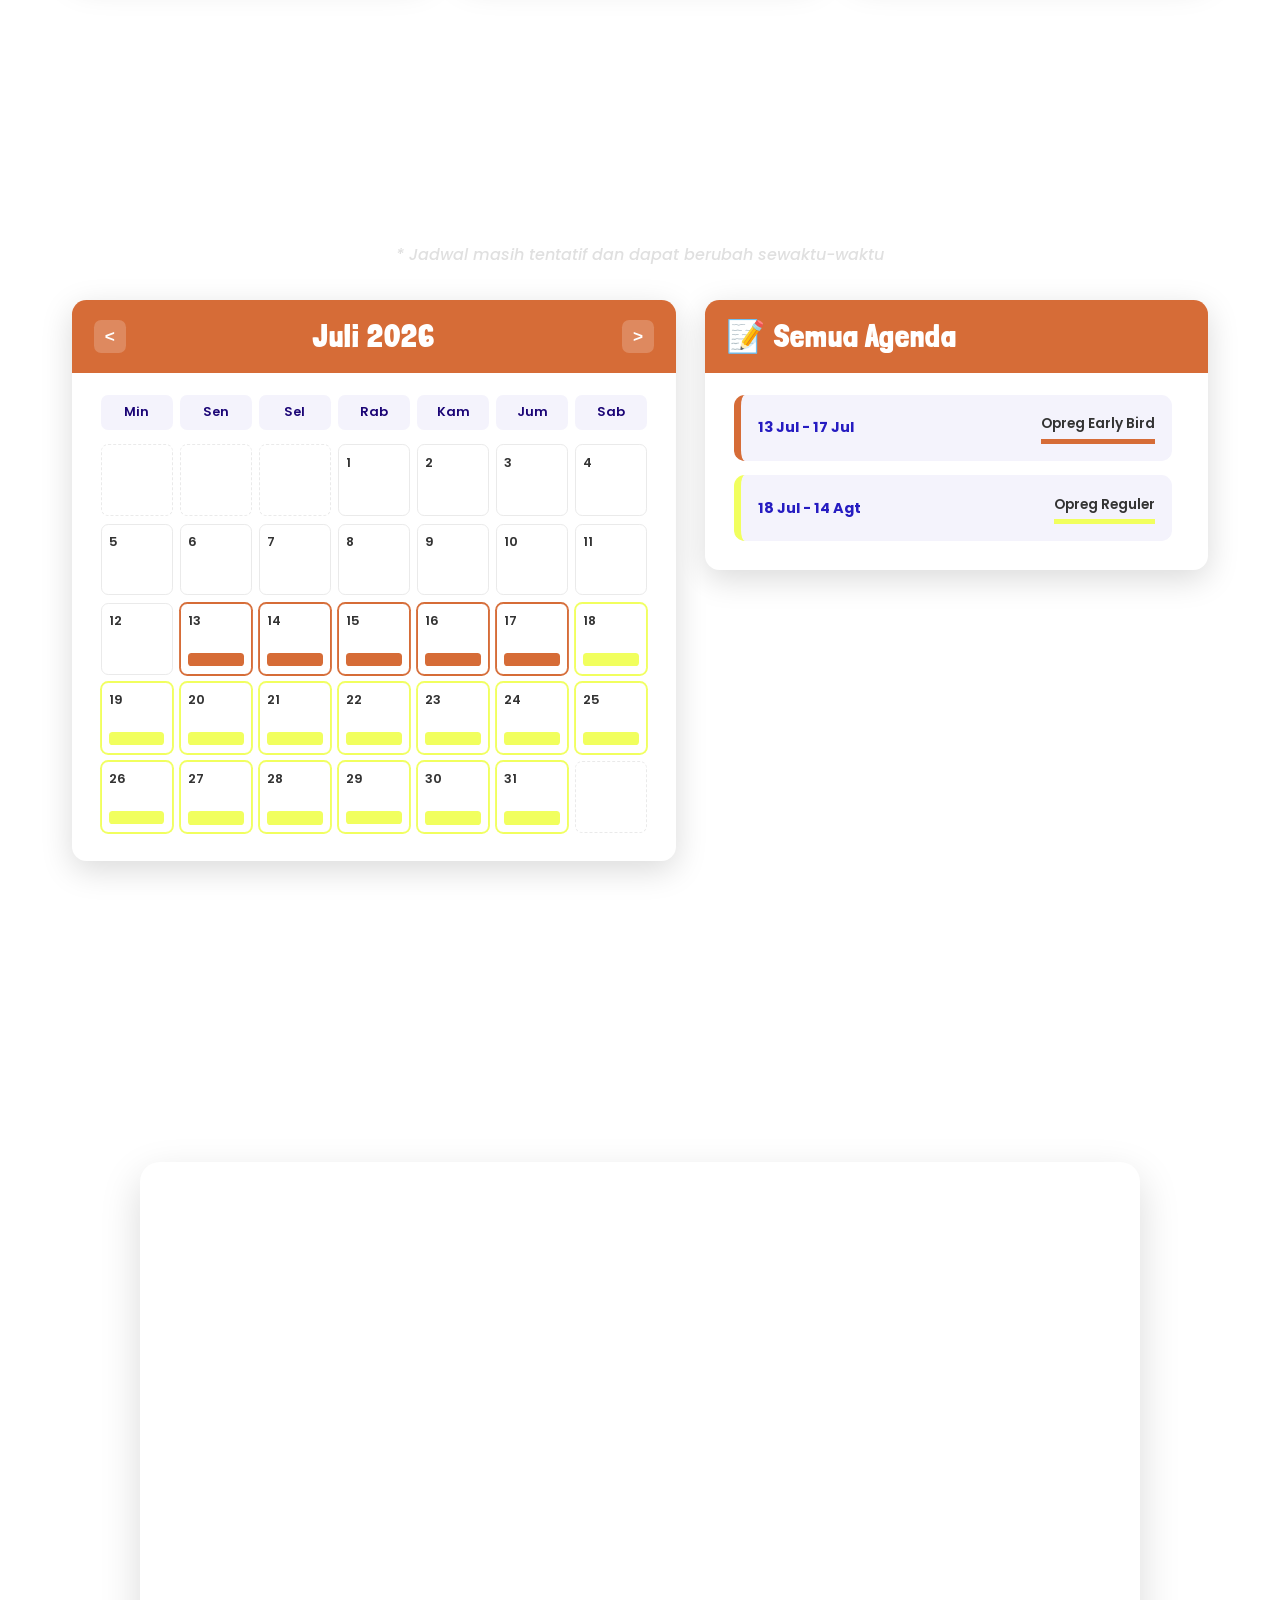
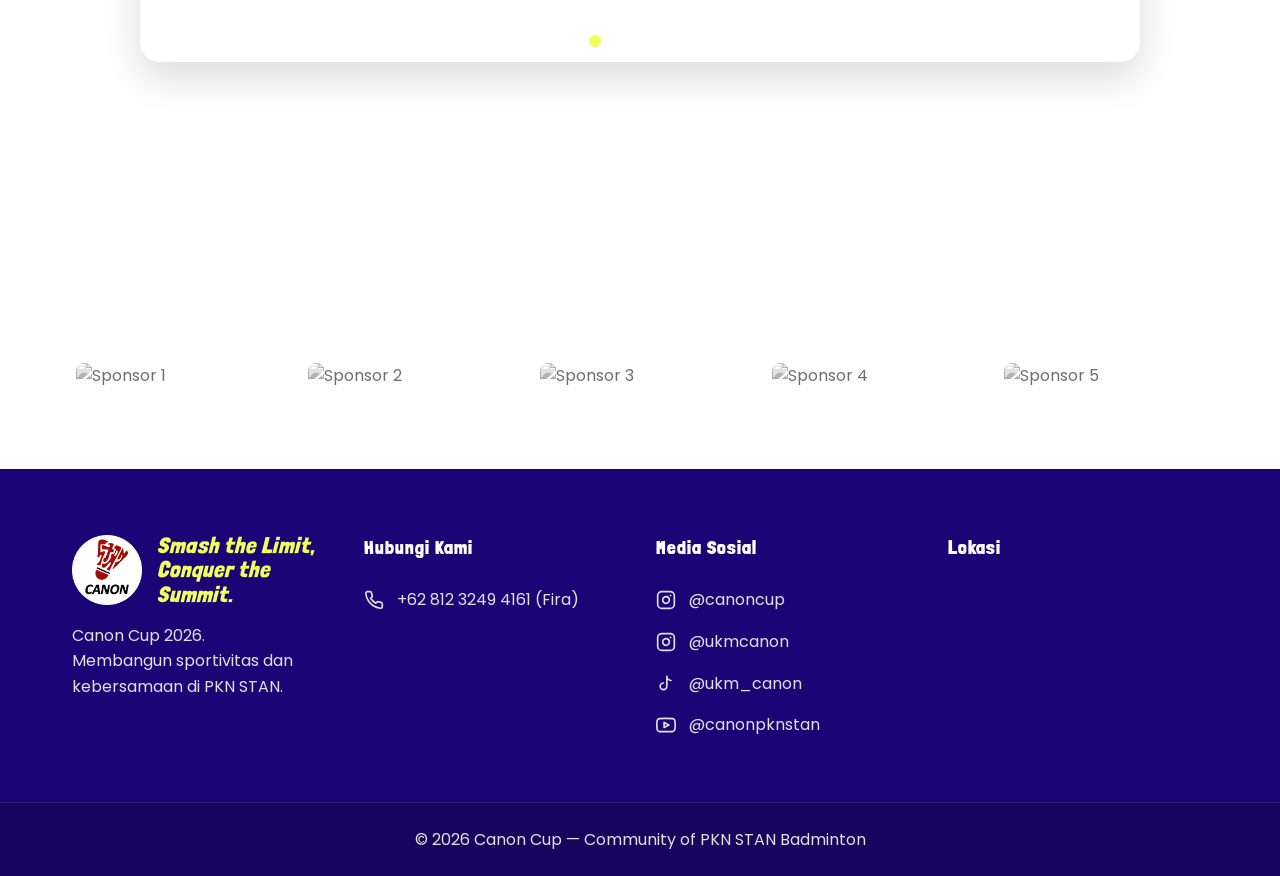
==== commit 790f9284: "laptop baru dah oke" ====
--- a/index.html
+++ b/index.html
@@ -240,7 +240,7 @@
           <img src="assets/images/logo.png" alt="Canon Cup Logo" class="logo-img" />
           <span class="footer-tagline">Smash the Limit,<br>Conquer the Summit.</span>
         </a>
-        <p class="footer-desc">Canon Cup 2026.<br>Membangun sportivitas dan kebersamaan di PKN STAN. saya coba di laptop baru</p>
+        <p class="footer-desc">Canon Cup 2026.<br>Membangun sportivitas dan kebersamaan di PKN STAN.</p>
       </div>
 
       <!-- Col 2: Contact -->
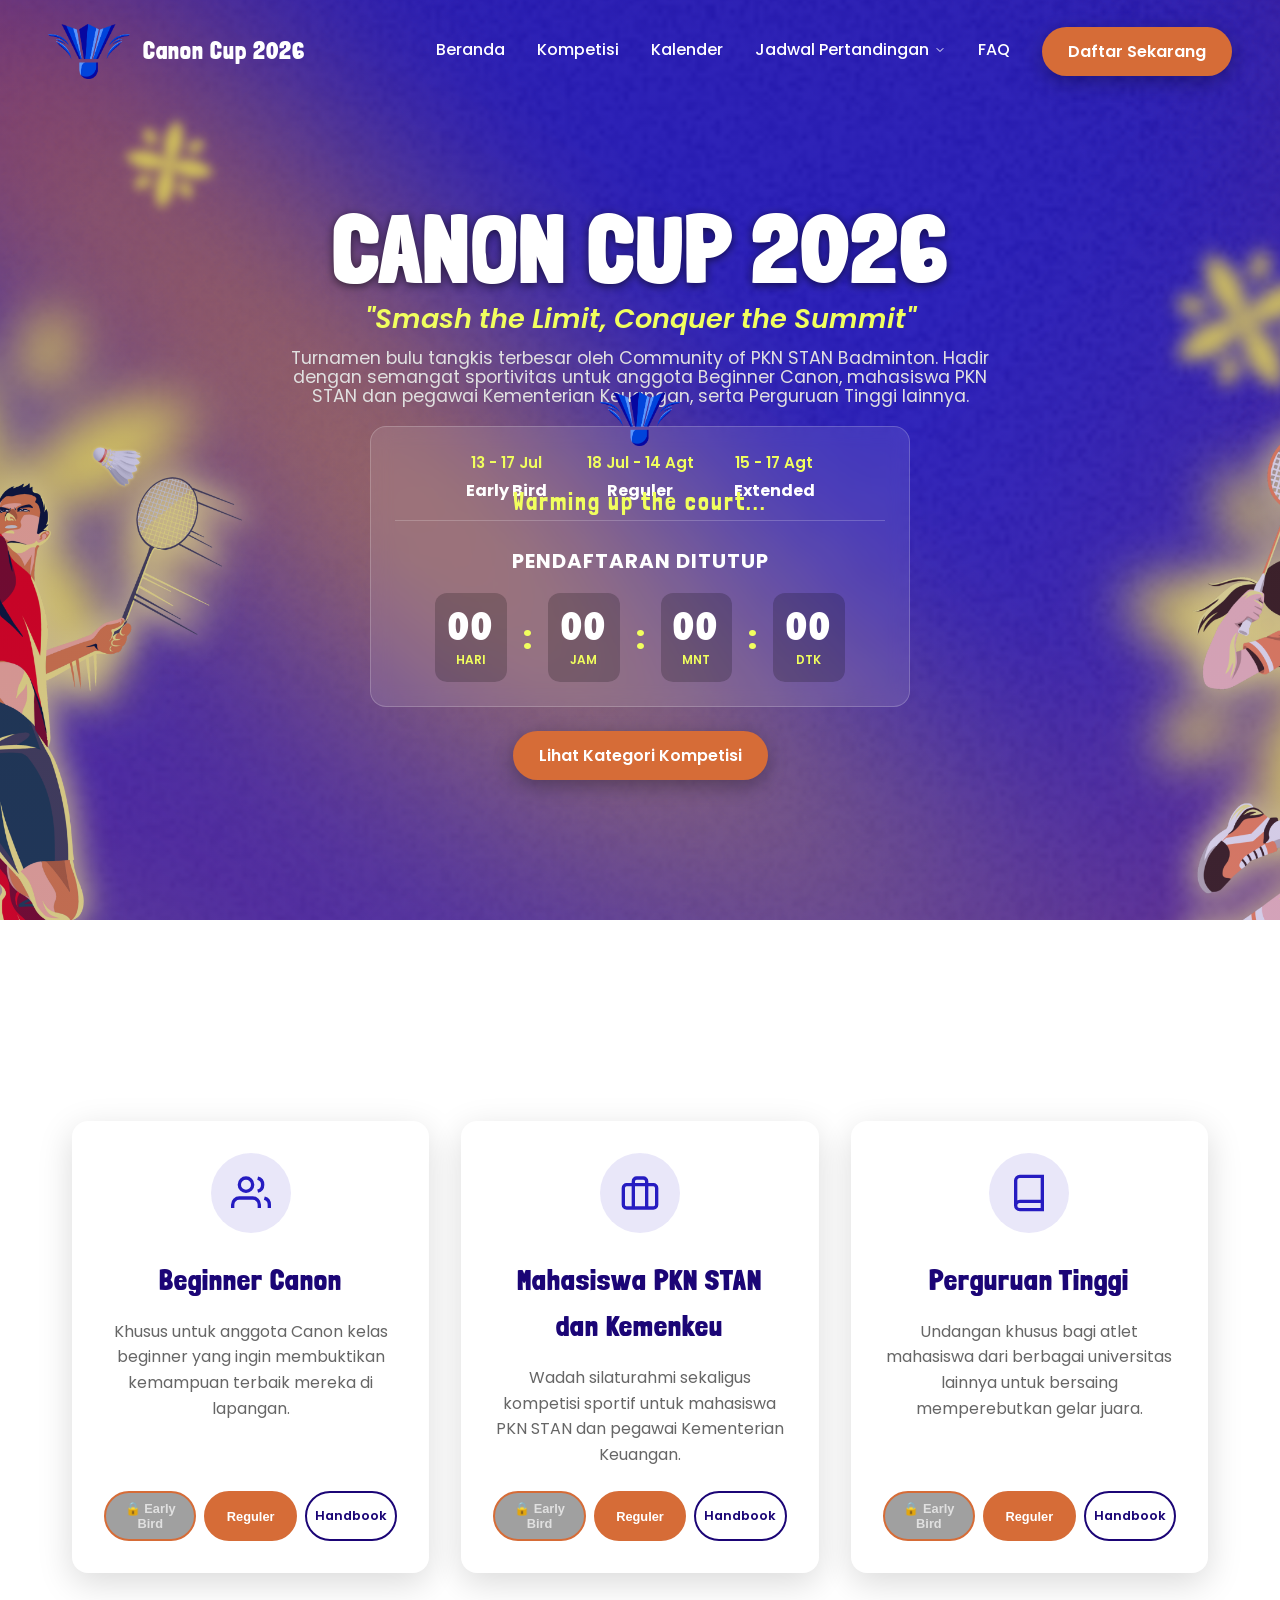
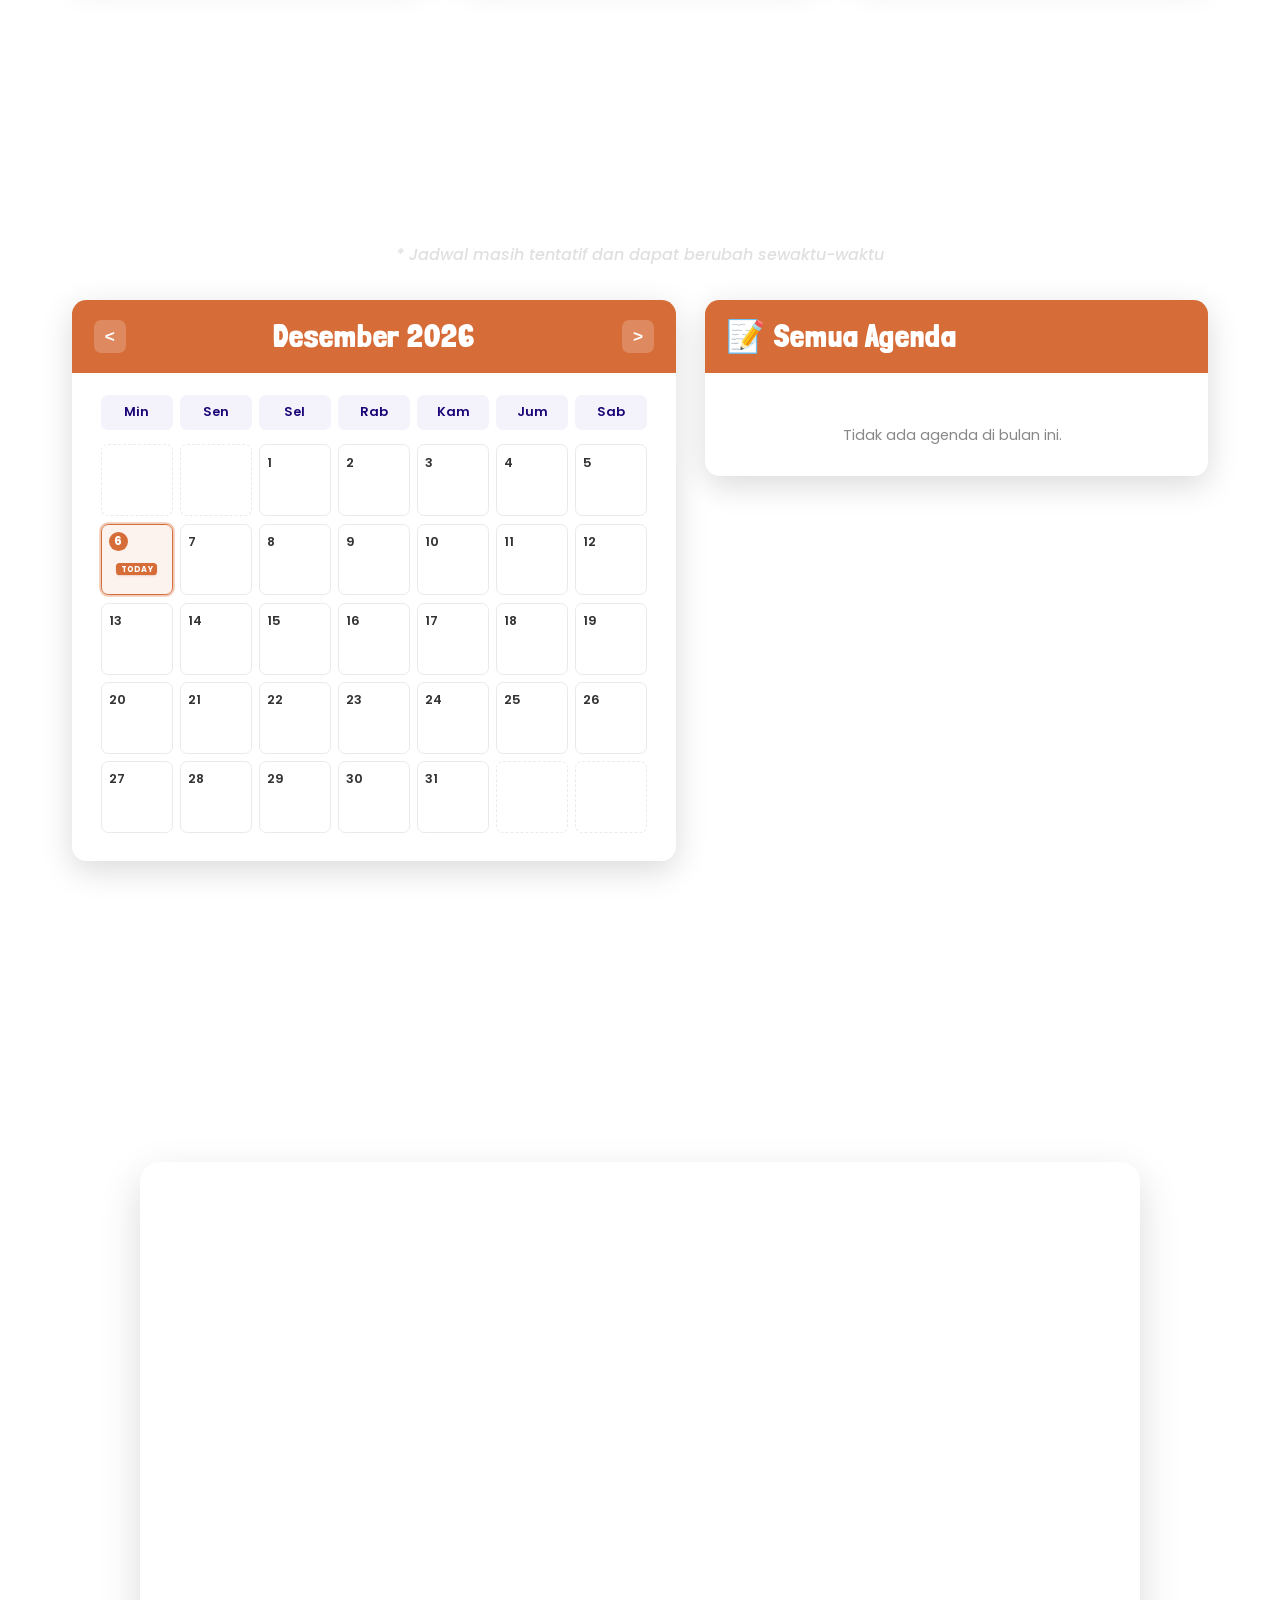
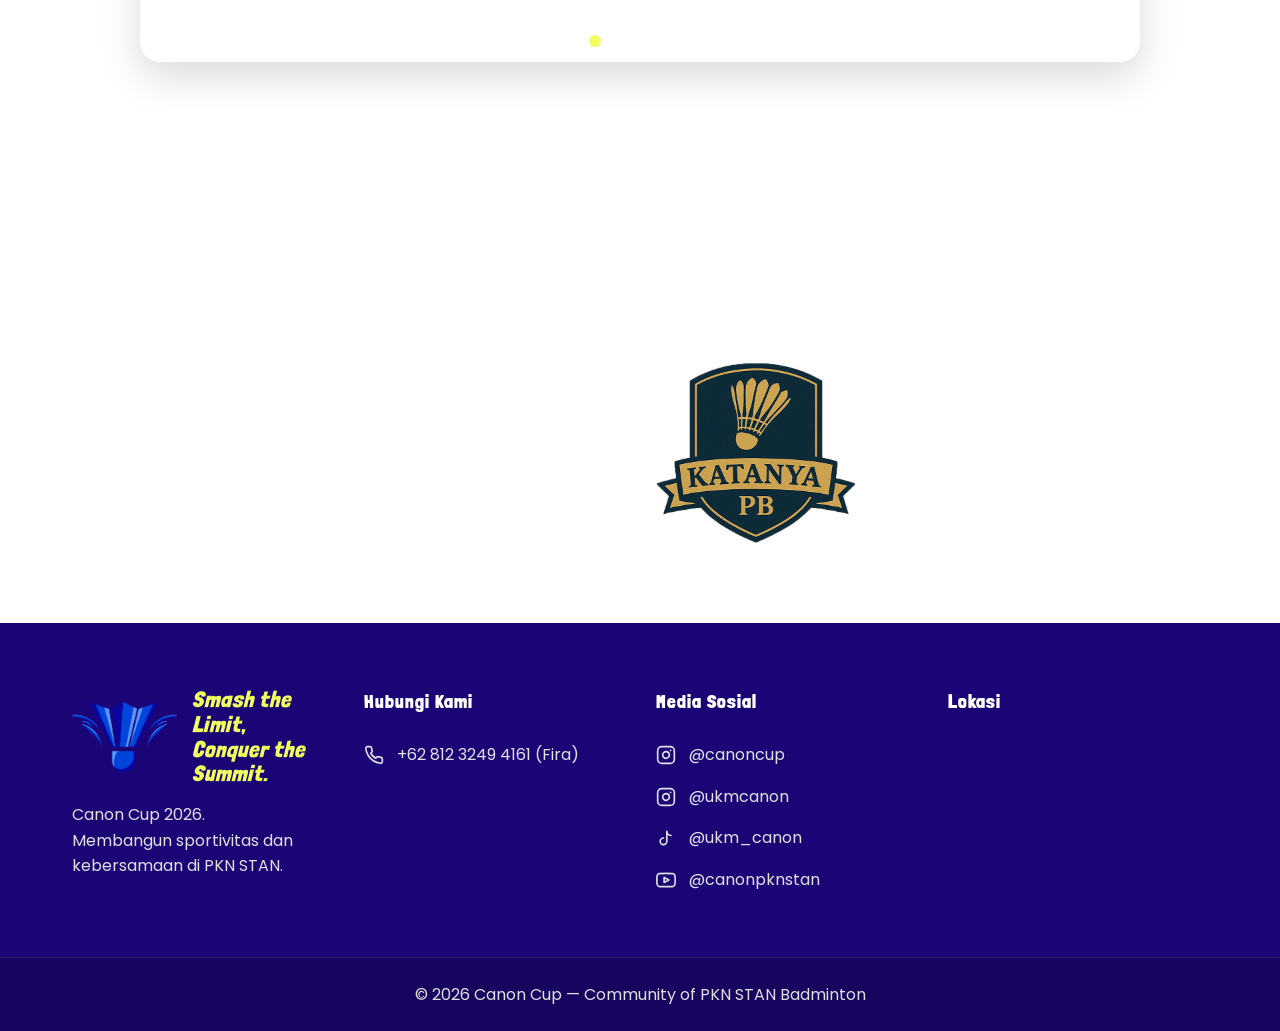
==== commit c5617181: "feat: add Katanya PB sponsor, extend registration timeline, and update TM schedule" ====
--- a/index.html
+++ b/index.html
@@ -82,6 +82,10 @@
             <span class="step-date">18 Jul - 14 Agt</span>
             <span class="step-name">Reguler</span>
           </div>
+          <div class="timeline-step">
+            <span class="step-date">15 - 17 Agt</span>
+            <span class="step-name">Extended</span>
+          </div>
         </div>
         <div class="hero-countdown">
           <p id="countdown-label" class="countdown-label">Menuju Pendaftaran</p>
--- a/css/style.css
+++ b/css/style.css
@@ -404,7 +404,7 @@
   border-radius: 16px;
   border: 1px solid rgba(255, 255, 255, 0.2);
   padding: 1.5rem;
-  max-width: 500px;
+  max-width: 540px;
   transform-style: preserve-3d;
   transition: var(--transition);
 }
@@ -412,7 +412,7 @@
 .hero-timeline {
   display: flex;
   justify-content: center;
-  gap: 4rem;
+  gap: clamp(1rem, 4vw, 2.5rem);
   margin-bottom: 1.5rem;
   border-bottom: 1px solid rgba(255, 255, 255, 0.2);
   padding-bottom: 1rem;
@@ -775,6 +775,46 @@
   box-shadow: 0 0 0 1px var(--color-secondary);
 }
 
+.calendar-cell.today-cell {
+  border-color: var(--color-accent) !important;
+  background-color: rgba(214, 108, 55, 0.08);
+  box-shadow: 0 0 0 2px rgba(214, 108, 55, 0.35) !important;
+}
+
+.calendar-cell.today-cell .day-number {
+  background-color: var(--color-accent);
+  color: var(--text-light);
+  border-radius: 50%;
+  width: 21px;
+  height: 21px;
+  display: inline-flex;
+  align-items: center;
+  justify-content: center;
+  font-size: 0.85rem;
+  font-weight: 700;
+  margin-bottom: 0;
+}
+
+.today-label {
+  display: inline-flex;
+  align-items: center;
+  justify-content: center;
+  font-size: clamp(0.5rem, 0.7vw, 0.6rem);
+  font-weight: 700;
+  text-transform: uppercase;
+  letter-spacing: 0.3px;
+  color: #ffffff;
+  background-color: var(--color-accent);
+  padding: 4px 5px 1px 5px;
+  border-radius: 4px;
+  margin: auto;
+  align-self: center;
+  line-height: 1;
+  box-shadow: 0 1px 2px rgba(214, 108, 55, 0.25);
+  pointer-events: none;
+  white-space: nowrap;
+}
+
 .event-badge-small {
   background-color: var(--color-secondary);
   height: 15px;
@@ -1050,21 +1090,20 @@
 .sponsor-item {
   width: calc(100% / 3 - 2rem);
   max-width: 200px;
+  perspective: 1000px;
 }
 
 .sponsor-item img {
   width: 100%;
   border-radius: 8px;
-  filter: grayscale(100%);
-  opacity: 0.7;
+  opacity: 1;
+  filter: drop-shadow(0 0 0px transparent);
   transition: var(--transition);
   cursor: pointer;
 }
 
-.sponsor-item img:hover {
-  filter: grayscale(0%);
-  opacity: 1;
-  transform: scale(1.05);
+.sponsor-item:hover img {
+  filter: drop-shadow(0 0 8px rgba(255, 255, 255, 0.5));
 }
 
 /* === FOOTER === */
@@ -1479,6 +1518,14 @@
   .calendar-cell .day-number {
     font-size: 0.8rem;
     margin-bottom: 2px;
+  }
+  .calendar-cell.today-cell .day-number {
+    width: 18px;
+    height: 18px;
+    font-size: 0.75rem;
+  }
+  .today-label {
+    display: none !important;
   }
 }
 
--- a/css/responsive.css
+++ b/css/responsive.css
@@ -21,6 +21,16 @@
 
 /* Mobile (Max-width: 768px) */
 @media screen and (max-width: 768px) {
+  #navbar {
+    background-color: var(--color-primary) !important;
+    padding: 0.8rem 0 !important;
+    box-shadow: 0 4px 10px rgba(0, 0, 0, 0.2);
+  }
+
+  .nav-container {
+    padding: 0 1.25rem;
+  }
+
   .hamburger {
     display: block;
     z-index: 1001;
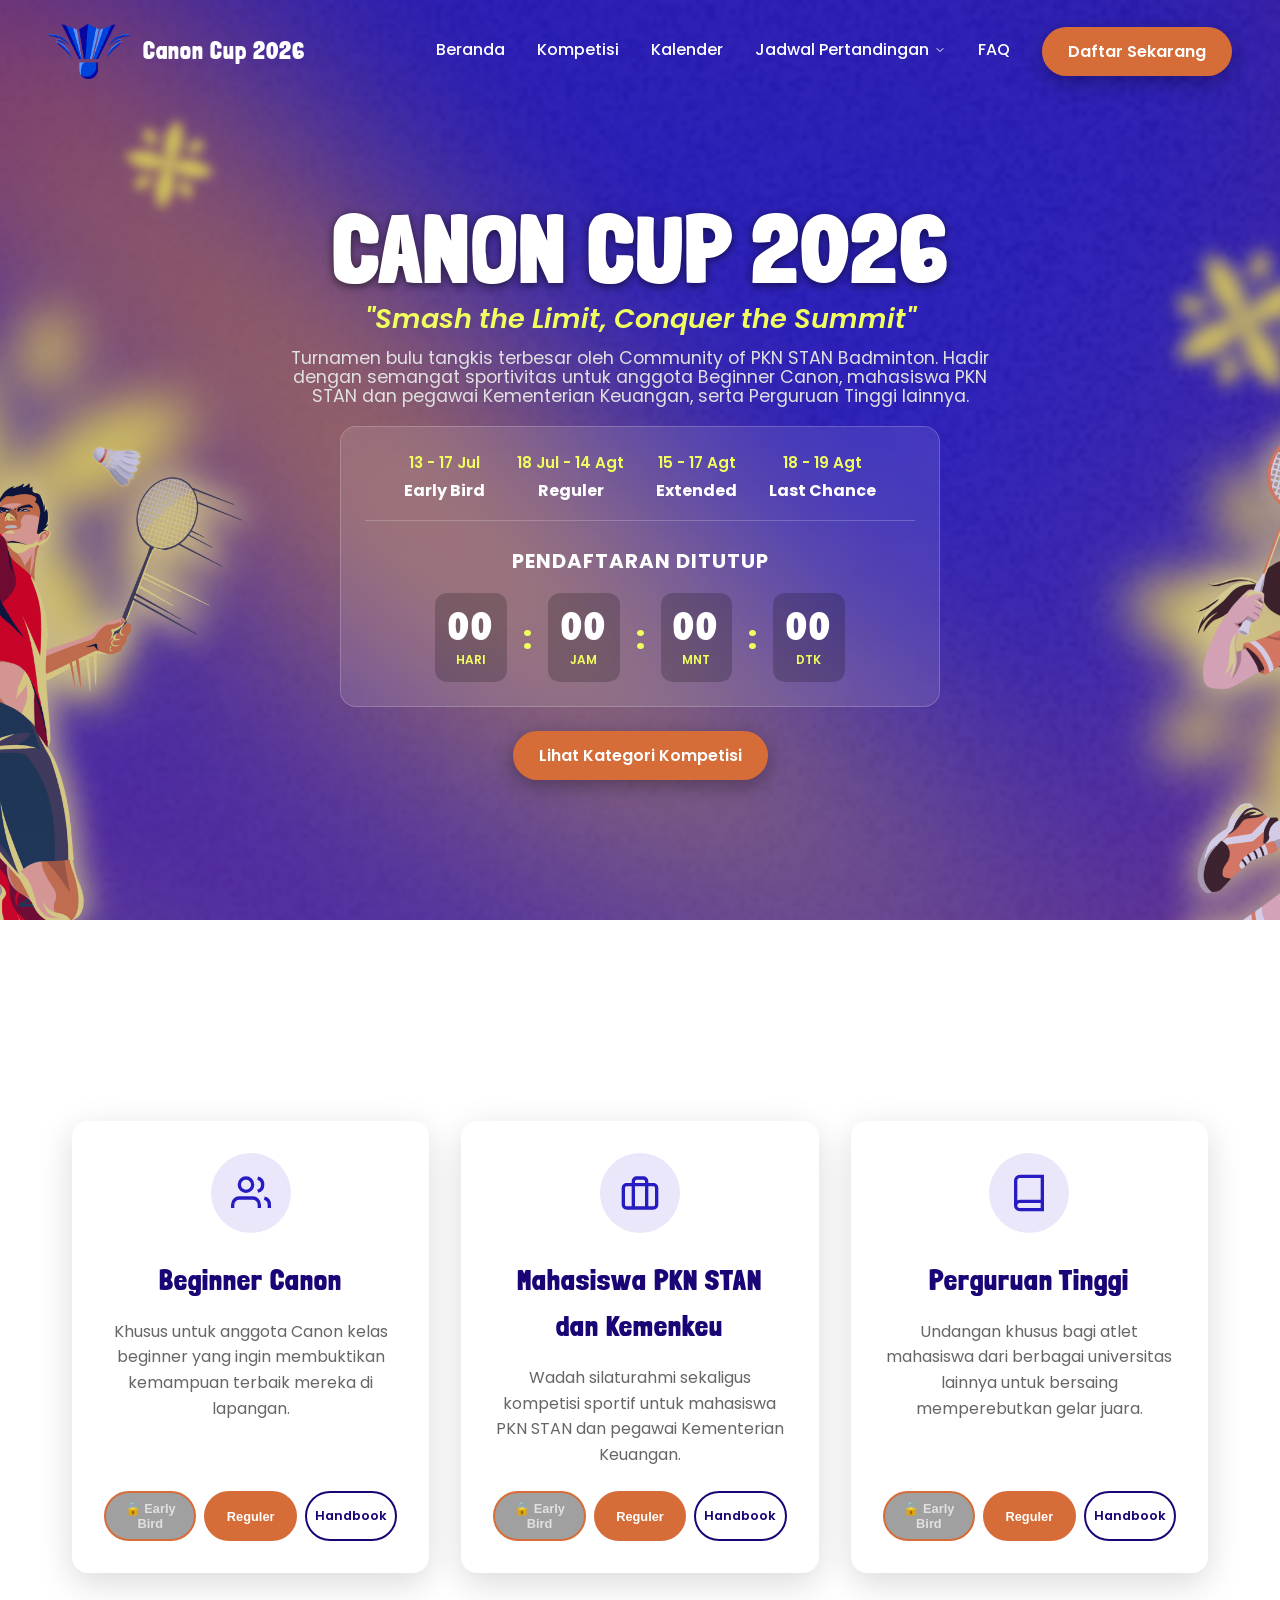
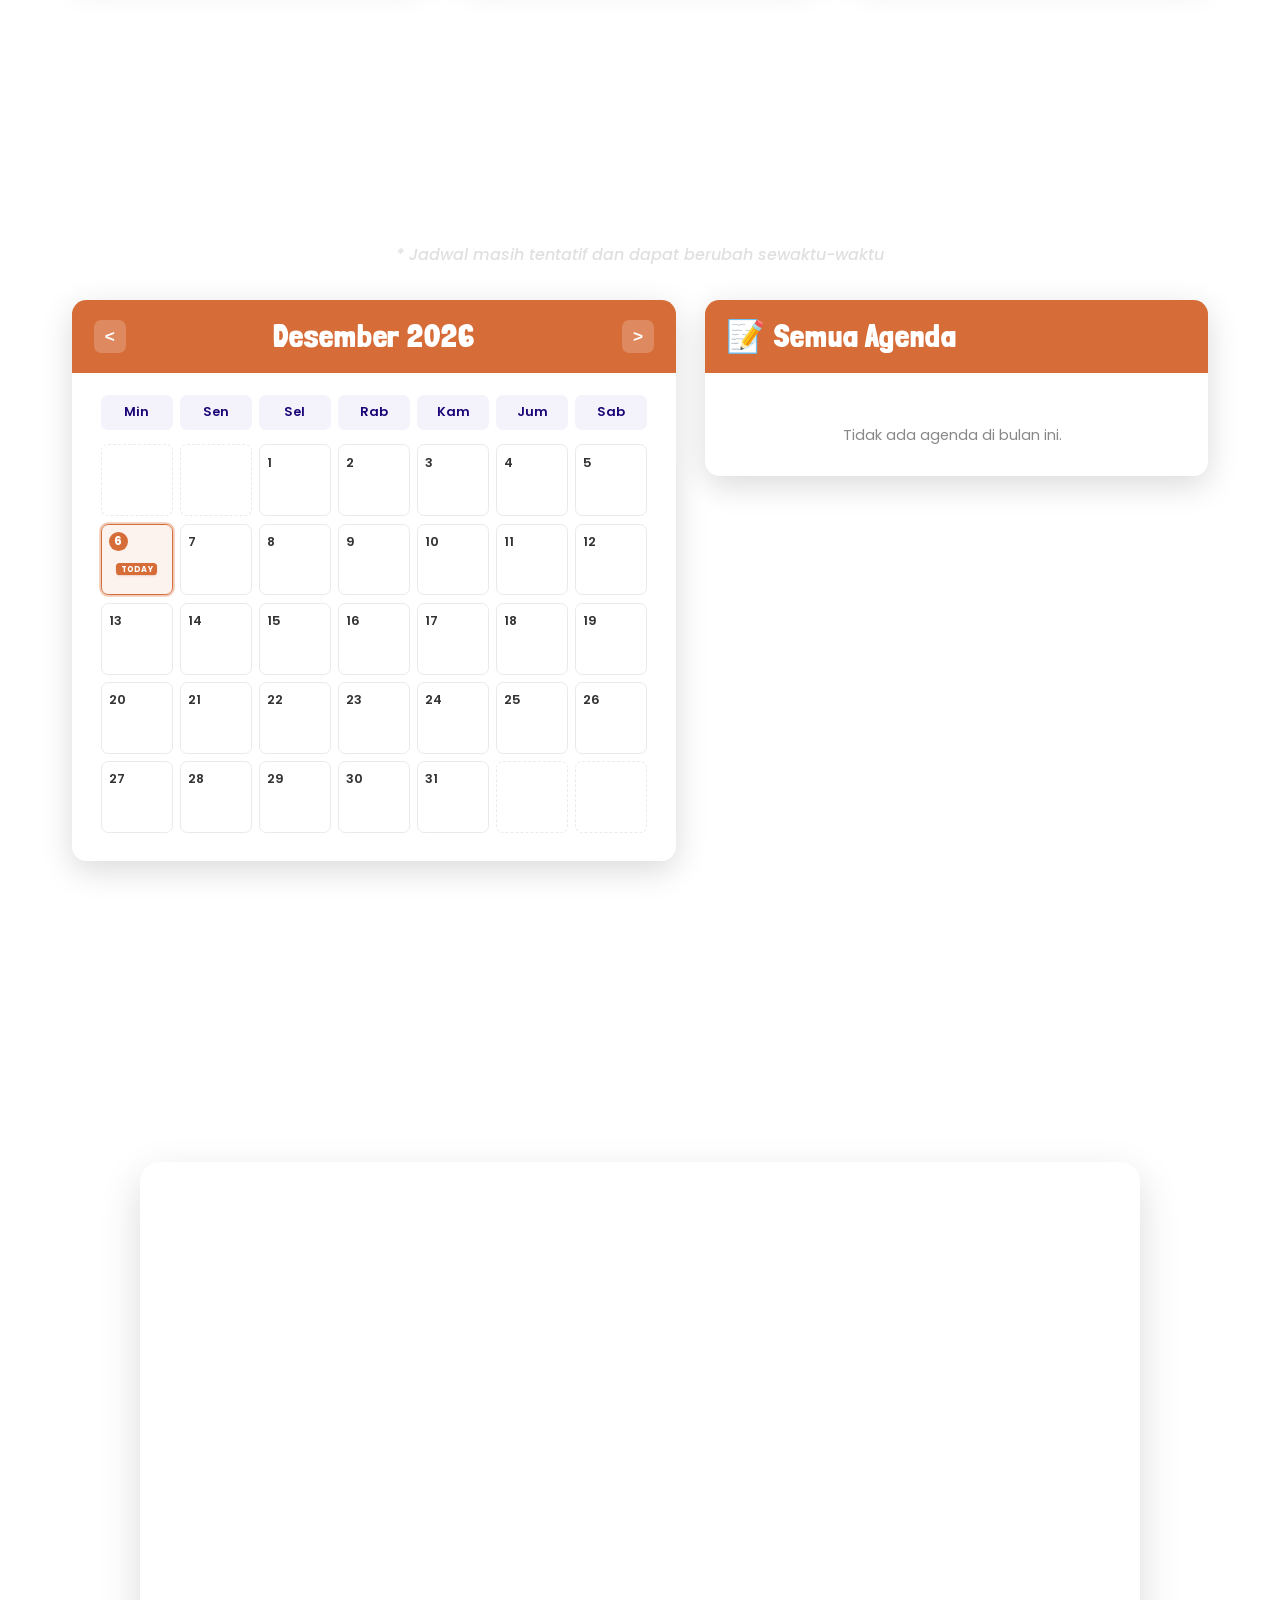
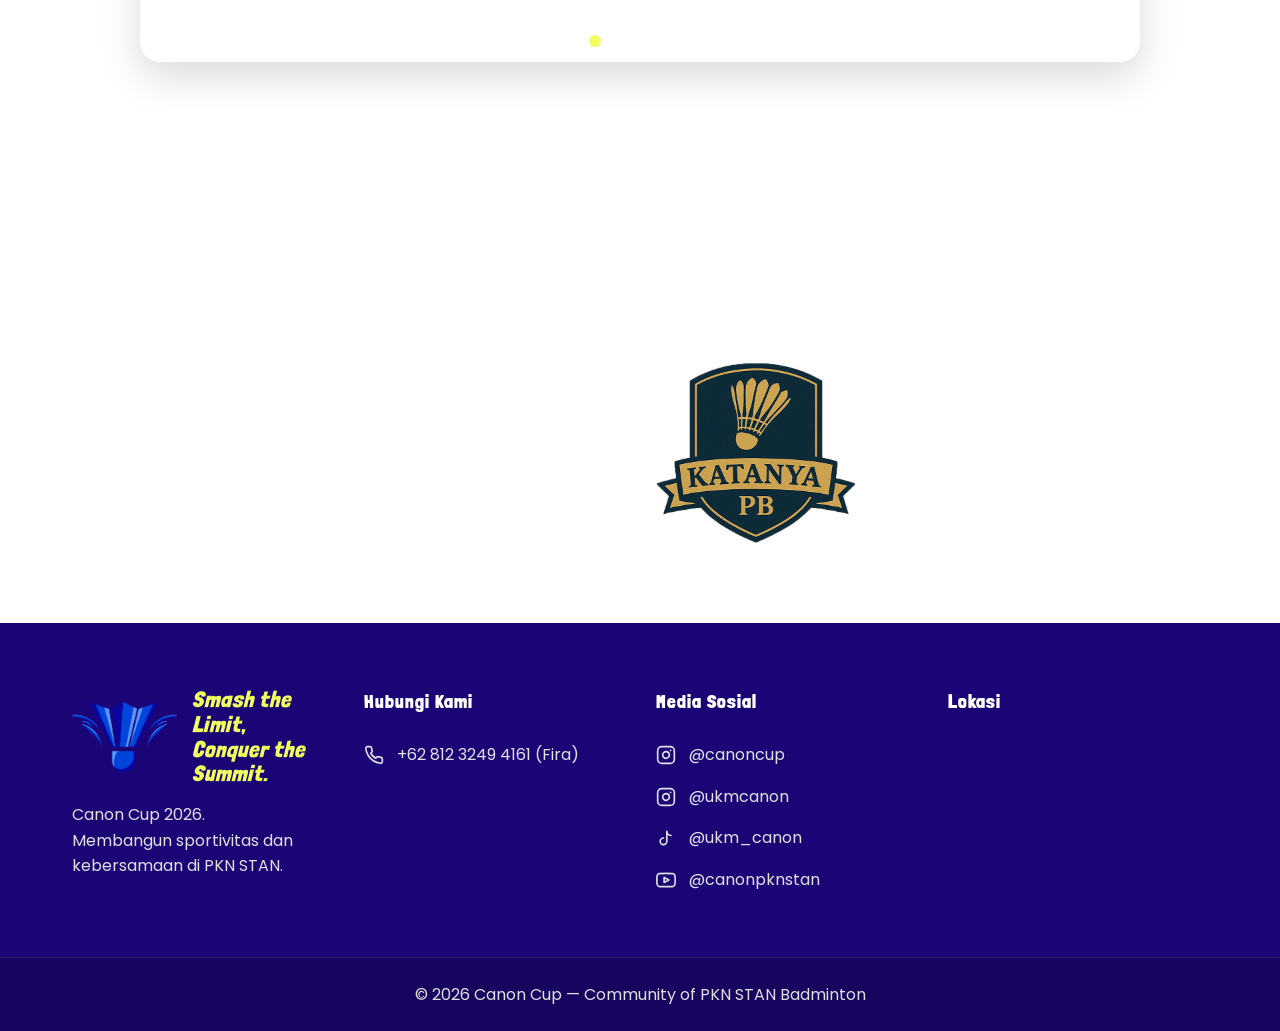
==== commit 4d0994cd: "feat: add Last Chance Extend timeline, move TM to Aug 20, and adjust match days to 5 days starting A" ====
--- a/index.html
+++ b/index.html
@@ -49,7 +49,6 @@
             <li><a href="schedule.html?day=3">Day 3</a></li>
             <li><a href="schedule.html?day=4">Day 4</a></li>
             <li><a href="schedule.html?day=5">Day 5</a></li>
-            <li><a href="schedule.html?day=6">Day 6</a></li>
           </ul>
         </li>
         <li><a href="faq.html" class="nav-link">FAQ</a></li>
@@ -85,6 +84,10 @@
           <div class="timeline-step">
             <span class="step-date">15 - 17 Agt</span>
             <span class="step-name">Extended</span>
+          </div>
+          <div class="timeline-step">
+            <span class="step-date">18 - 19 Agt</span>
+            <span class="step-name">Last Chance</span>
           </div>
         </div>
         <div class="hero-countdown">
--- a/css/style.css
+++ b/css/style.css
@@ -404,7 +404,7 @@
   border-radius: 16px;
   border: 1px solid rgba(255, 255, 255, 0.2);
   padding: 1.5rem;
-  max-width: 540px;
+  max-width: 600px;
   transform-style: preserve-3d;
   transition: var(--transition);
 }
@@ -412,7 +412,7 @@
 .hero-timeline {
   display: flex;
   justify-content: center;
-  gap: clamp(1rem, 4vw, 2.5rem);
+  gap: clamp(0.75rem, 2.5vw, 2rem);
   margin-bottom: 1.5rem;
   border-bottom: 1px solid rgba(255, 255, 255, 0.2);
   padding-bottom: 1rem;
@@ -1480,11 +1480,14 @@
   .time-sep {
     font-size: 1.5rem;
   }
+  .hero-timeline {
+    gap: 0.6rem;
+  }
   .timeline-step .step-date {
+    font-size: 0.65rem;
+  }
+  .timeline-step .step-name {
     font-size: 0.7rem;
-  }
-  .timeline-step .step-name {
-    font-size: 0.75rem;
   }
 
   /* Carousel Responsiveness */
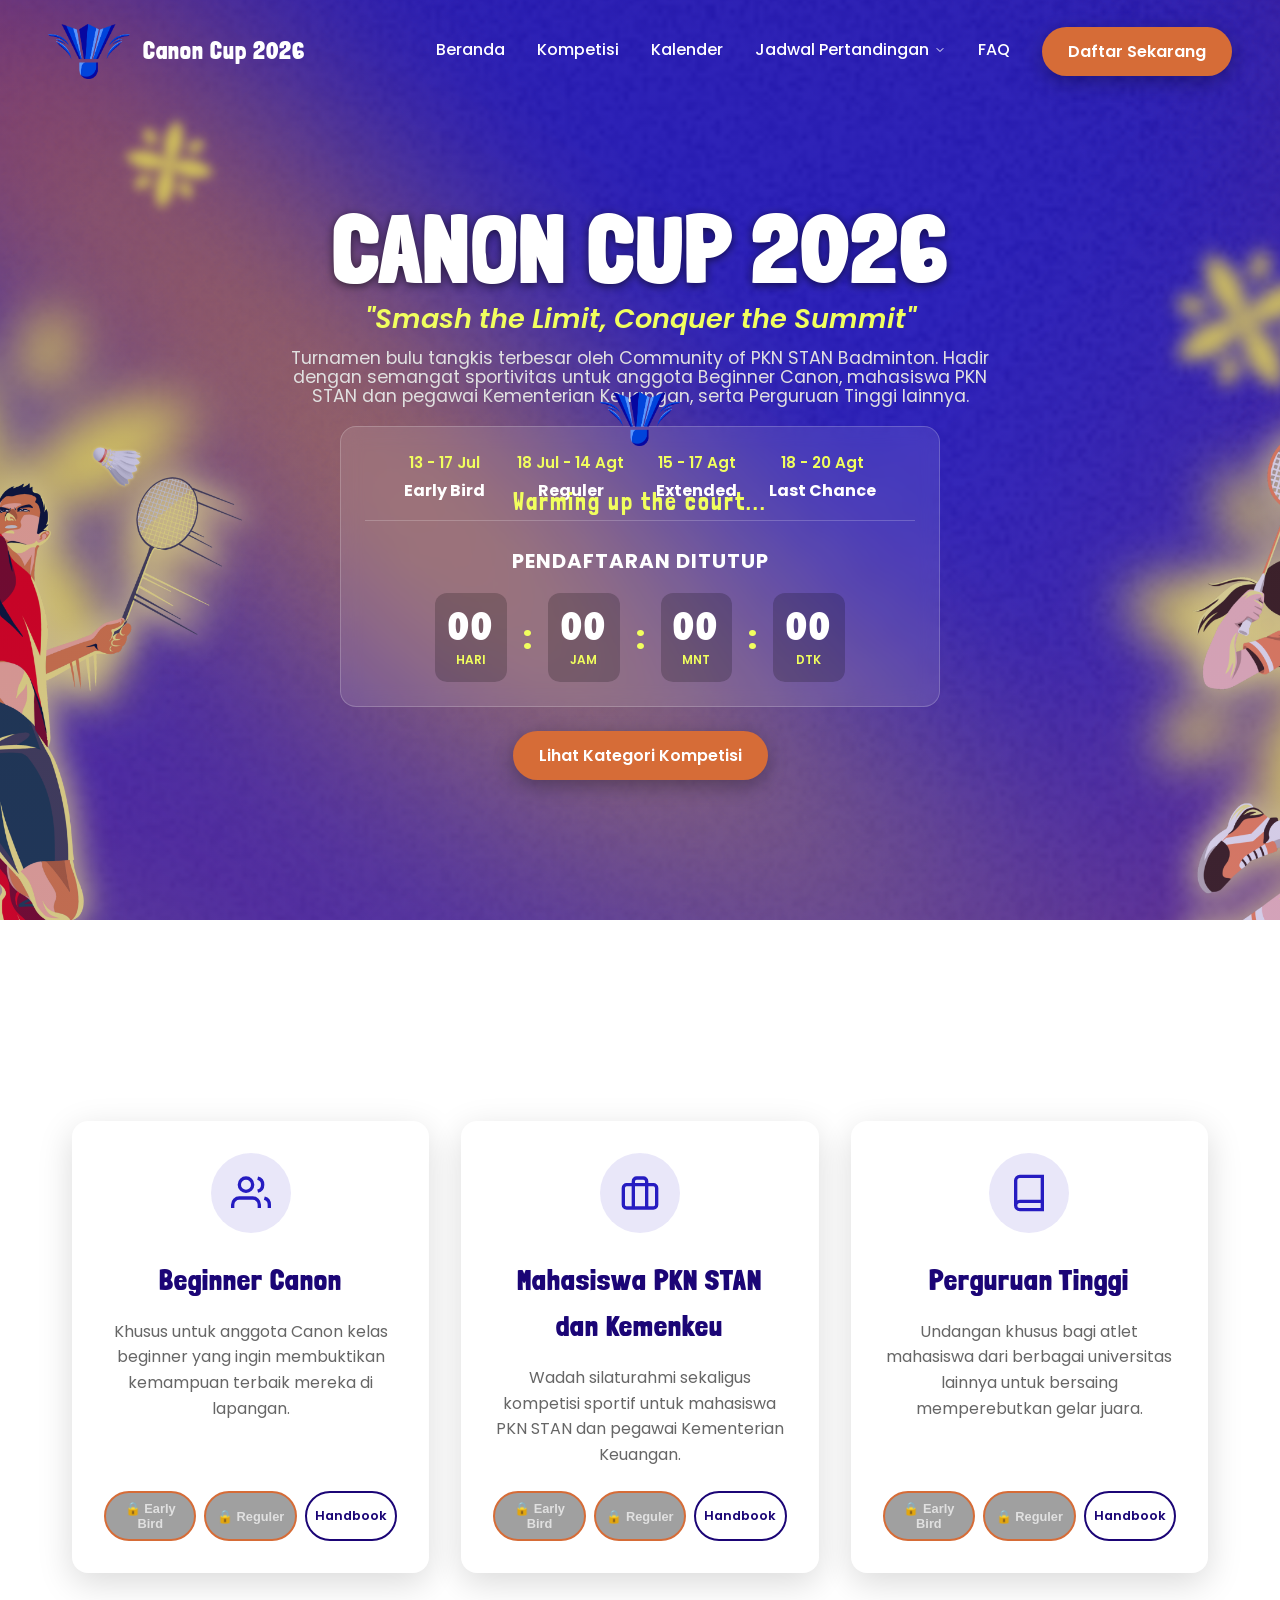
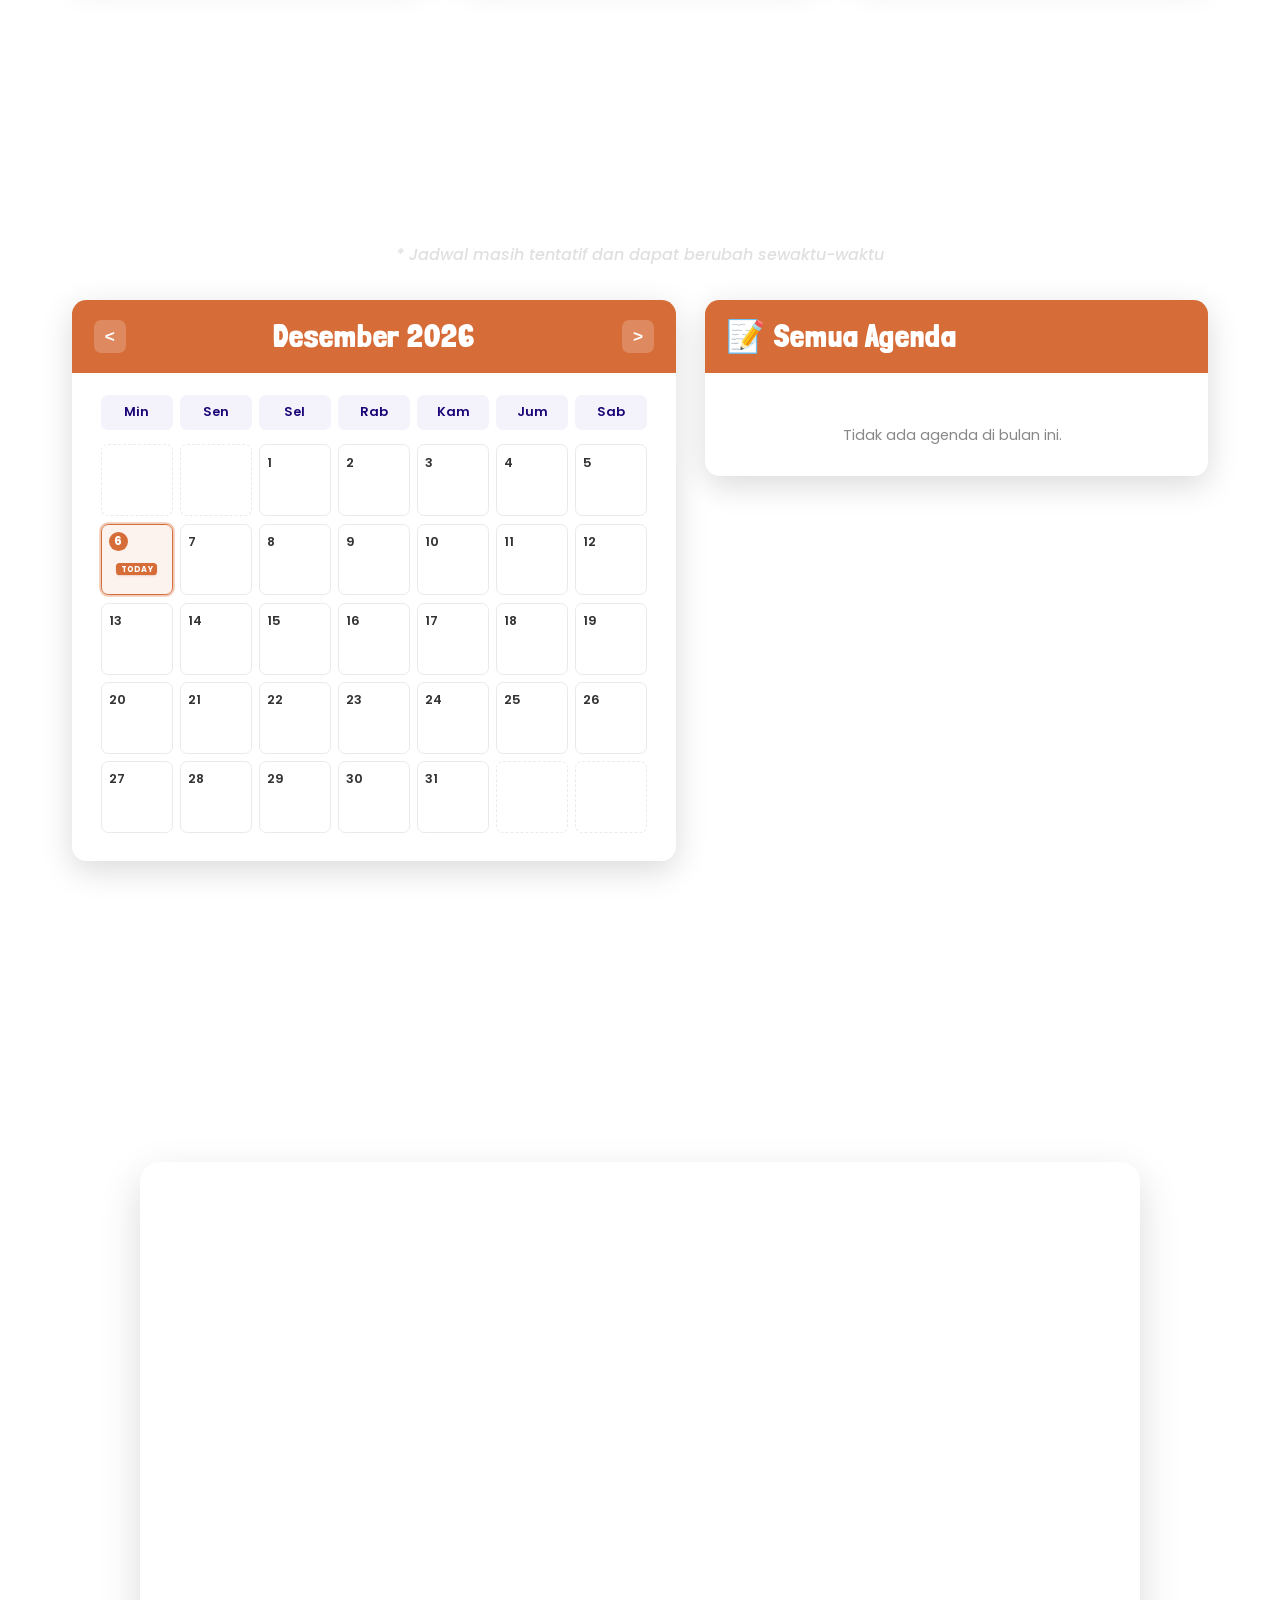
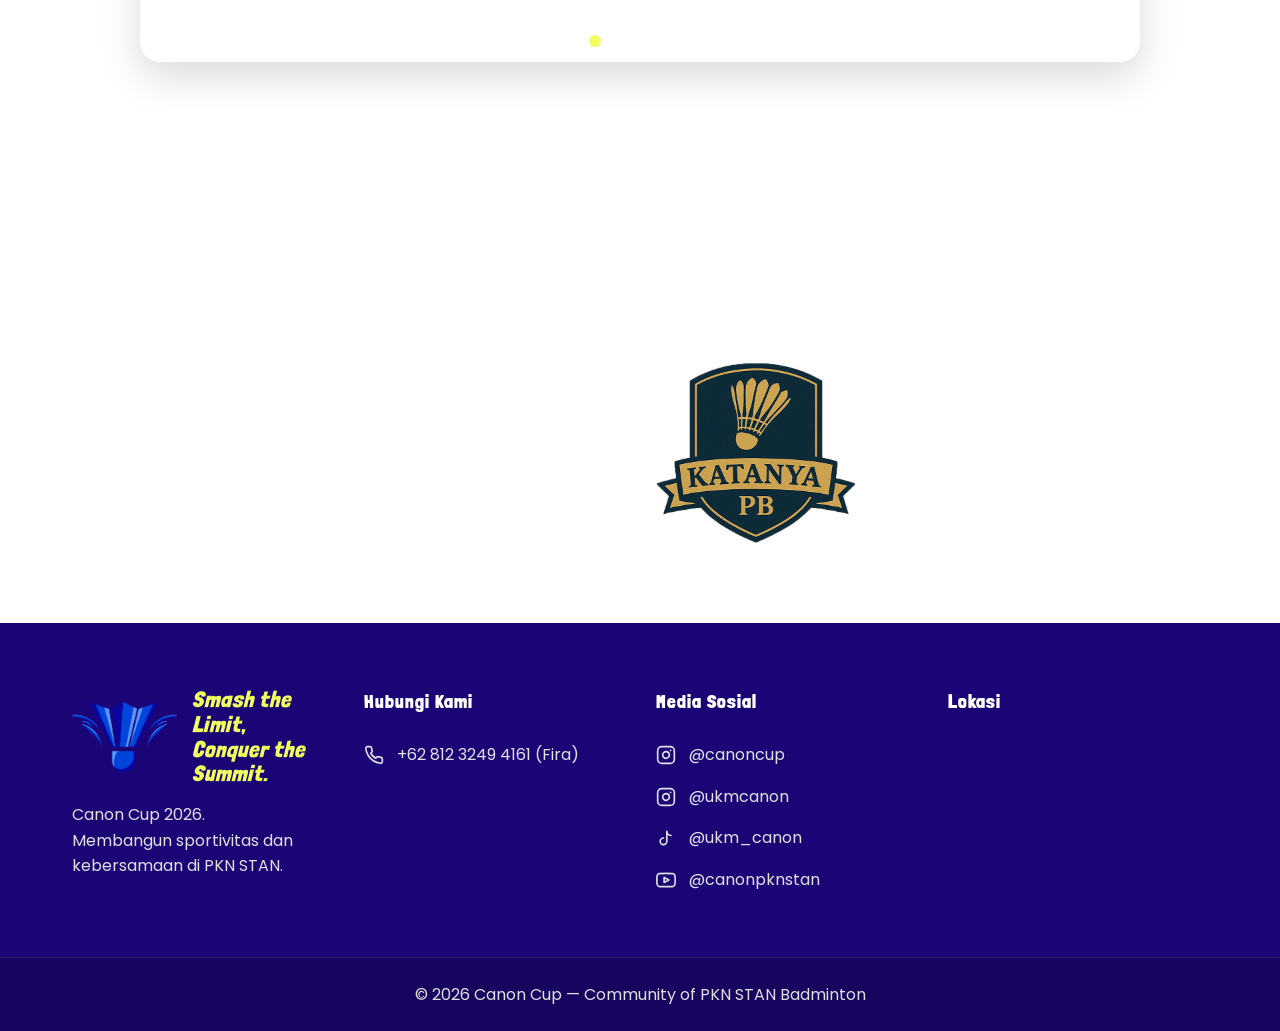
==== commit 02cb2b11: "feat: extend Last Chance registration to Aug 20 12:00 WIB and update category buttons auto-lock" ====
--- a/index.html
+++ b/index.html
@@ -86,7 +86,7 @@
             <span class="step-name">Extended</span>
           </div>
           <div class="timeline-step">
-            <span class="step-date">18 - 19 Agt</span>
+            <span class="step-date">18 - 20 Agt</span>
             <span class="step-name">Last Chance</span>
           </div>
         </div>
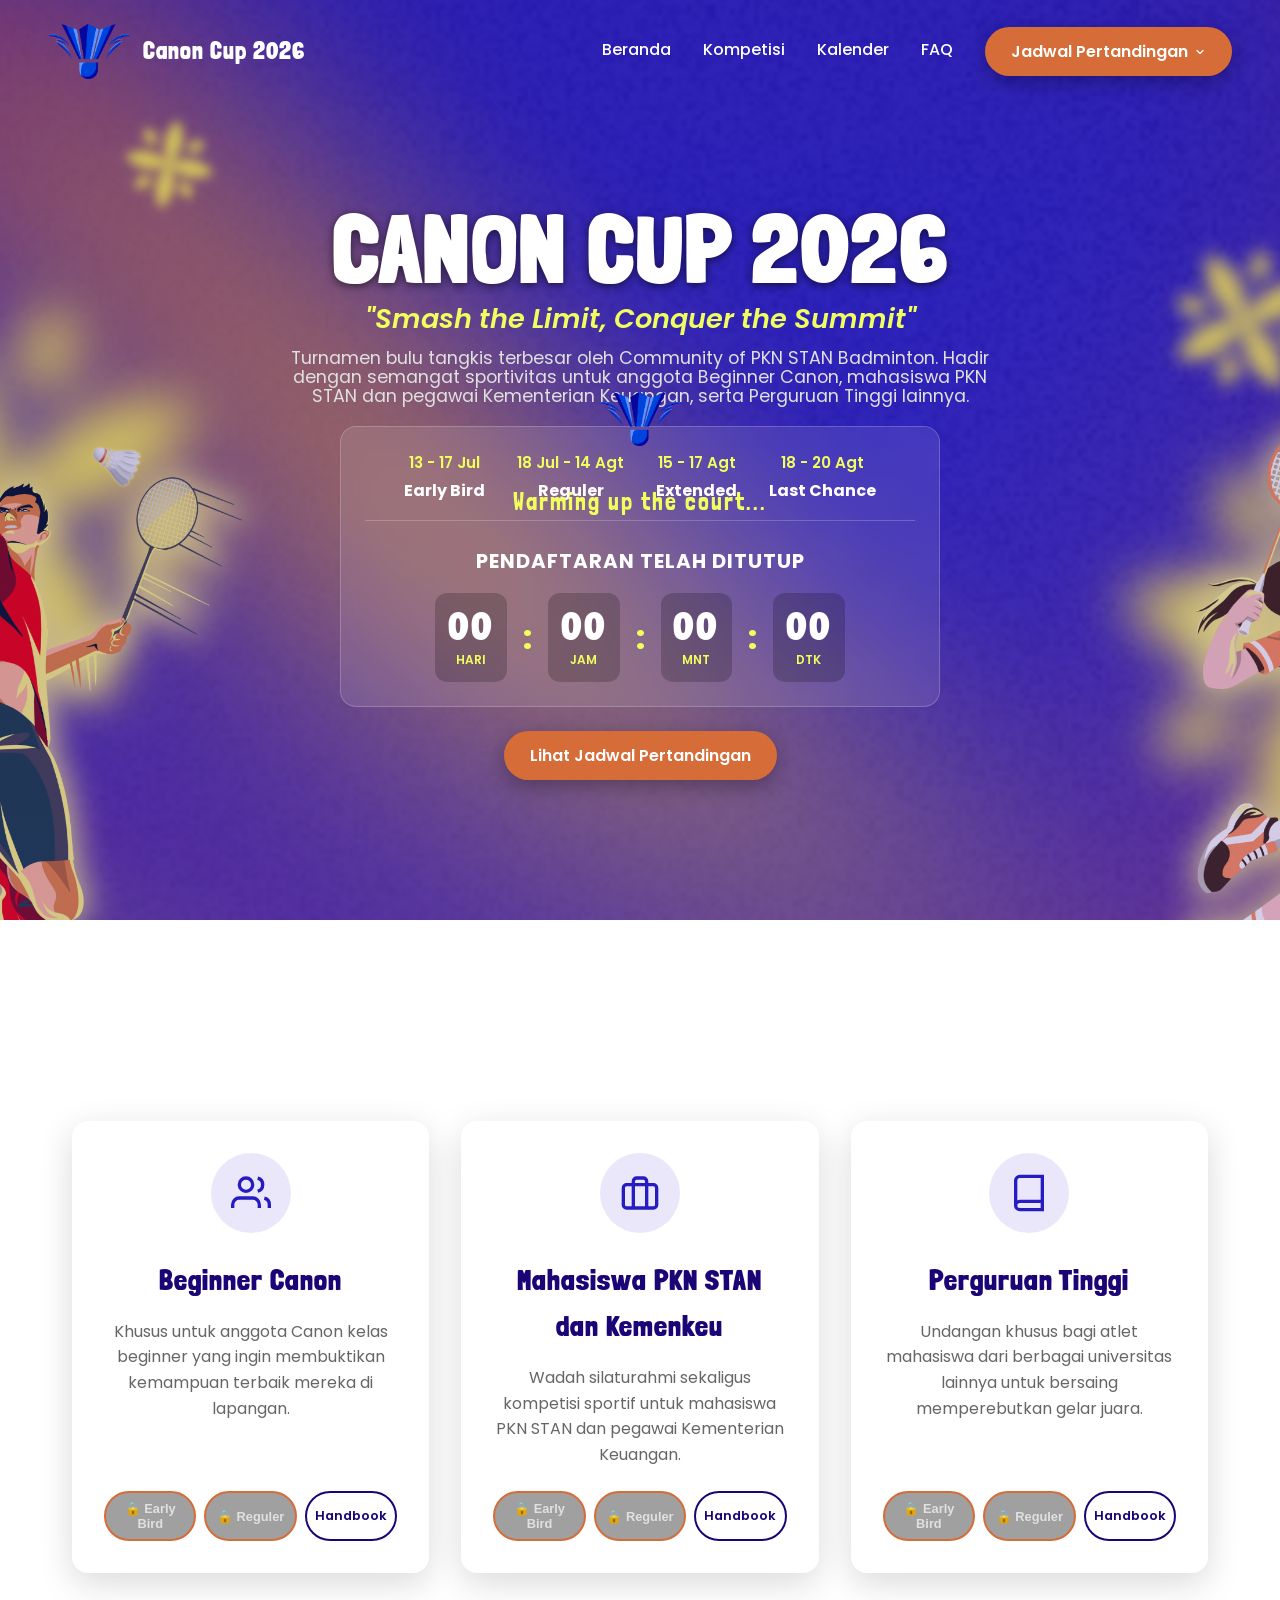
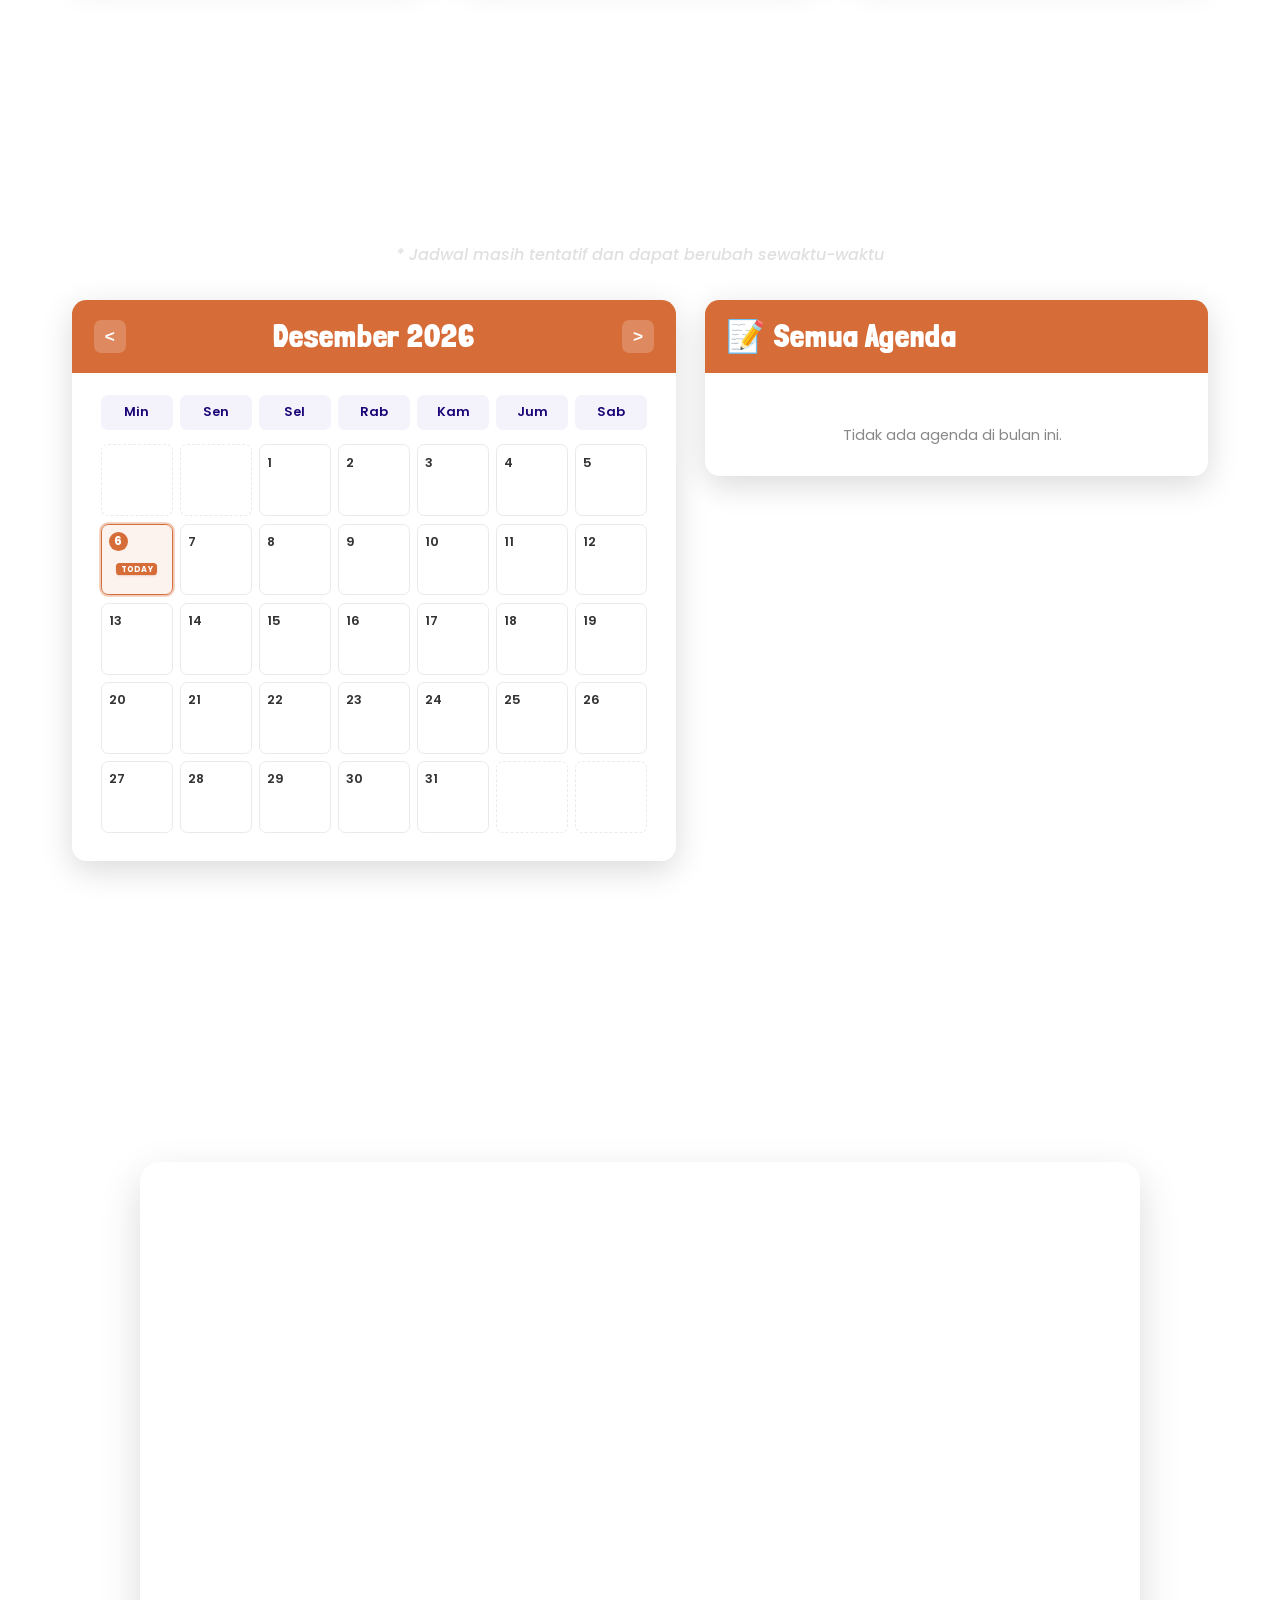
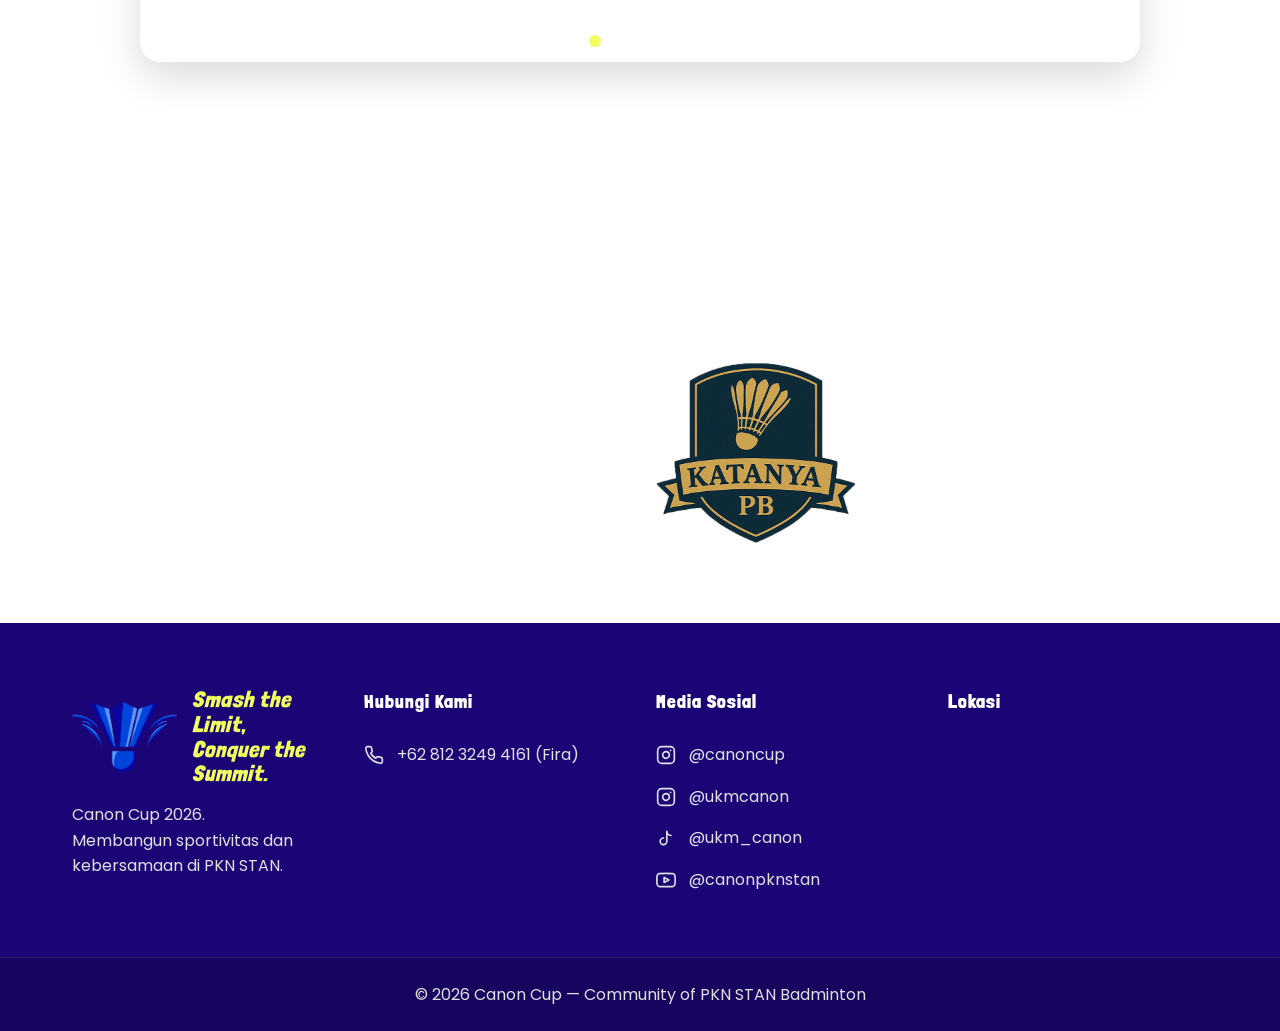
==== commit b544d7da: "feat: sync match rundown from spreadsheet, add category filter dropdown & refined typography" ====
--- a/index.html
+++ b/index.html
@@ -41,8 +41,9 @@
         <li><a href="#hero" class="nav-link">Beranda</a></li>
         <li><a href="#kompetisi" class="nav-link">Kompetisi</a></li>
         <li><a href="#jadwal" class="nav-link">Kalender</a></li>
+        <li><a href="faq.html" class="nav-link">FAQ</a></li>
         <li class="dropdown">
-          <a href="schedule.html" class="nav-link">Jadwal Pertandingan <svg width="12" height="12" viewBox="0 0 24 24" fill="none" stroke="currentColor" stroke-width="2" stroke-linecap="round" stroke-linejoin="round"><path d="m6 9 6 6 6-6"/></svg></a>
+          <a href="schedule.html" class="btn-cta">Jadwal Pertandingan <svg width="12" height="12" viewBox="0 0 24 24" fill="none" stroke="currentColor" stroke-width="2.5" stroke-linecap="round" stroke-linejoin="round" style="margin-left: 6px;"><path d="m6 9 6 6 6-6"/></svg></a>
           <ul class="dropdown-menu">
             <li><a href="schedule.html?day=1">Day 1</a></li>
             <li><a href="schedule.html?day=2">Day 2</a></li>
@@ -51,8 +52,6 @@
             <li><a href="schedule.html?day=5">Day 5</a></li>
           </ul>
         </li>
-        <li><a href="faq.html" class="nav-link">FAQ</a></li>
-        <li><a href="#kompetisi" class="btn-cta">Daftar Sekarang</a></li>
       </ul>
 
       <div class="hamburger" id="hamburger">
@@ -101,7 +100,7 @@
         </div>
       </div>
       
-      <a href="#kompetisi" class="btn-cta">Lihat Kategori Kompetisi</a>
+      <a href="schedule.html" class="btn-cta">Lihat Jadwal Pertandingan</a>
     </div>
   </section>
 
--- a/css/style.css
+++ b/css/style.css
@@ -230,6 +230,10 @@
   left: 100%;
 }
 
+.btn-cta::after {
+  display: none !important;
+}
+
 .btn-cta:hover {
   background: transparent;
   border-color: var(--color-highlight);
@@ -246,22 +250,35 @@
 .dropdown-menu {
   position: absolute;
   top: 100%;
-  left: 0;
+  left: 50%;
+  transform: translateX(-50%) translateY(10px);
   background-color: var(--color-primary);
   min-width: 180px;
-  border-radius: 8px;
+  width: 100%;
+  border-radius: 12px;
   opacity: 0;
   visibility: hidden;
-  transform: translateY(10px);
-  transition: var(--transition);
-  box-shadow: 0 10px 15px rgba(0,0,0,0.1);
+  transition: var(--transition);
+  box-shadow: 0 10px 25px rgba(0,0,0,0.3);
   padding: 0.5rem 0;
+  border: 1px solid rgba(255, 255, 255, 0.15);
+  z-index: 100;
+  overflow: hidden;
+}
+
+.dropdown-menu::before {
+  content: '';
+  position: absolute;
+  top: -10px;
+  left: 0;
+  right: 0;
+  height: 10px;
 }
 
 .dropdown:hover .dropdown-menu {
   opacity: 1;
   visibility: visible;
-  transform: translateY(0);
+  transform: translateX(-50%) translateY(0);
 }
 
 .dropdown-menu a {
@@ -1552,21 +1569,42 @@
 }
 
 .hero-schedule .hero-subtitle {
-  font-size: 2rem;
-  font-family: var(--font-heading);
   background: var(--text-light);
   color: var(--color-primary);
   display: inline-flex;
   align-items: center;
   gap: 0.5rem;
-  padding: 0.2rem 1.5rem;
-  border-radius: 4px;
+  padding: 0.4rem 1.8rem;
+  border-radius: 30px;
   cursor: pointer;
   transition: all 0.3s ease;
+  box-shadow: 0 4px 15px rgba(0, 0, 0, 0.2);
+}
+
+.hero-schedule .hero-subtitle .day-text {
+  font-family: var(--font-heading);
+  font-size: 1.75rem;
+  line-height: 1;
+}
+
+.hero-schedule .hero-subtitle .day-divider {
+  font-family: var(--font-body);
+  opacity: 0.4;
+  font-size: 1.15rem;
+}
+
+.hero-schedule .hero-subtitle .day-date {
+  font-family: var(--font-body);
+  font-size: 1.2rem;
+  font-weight: 600;
+  letter-spacing: 0.2px;
+  line-height: 1;
 }
 
 .hero-schedule .hero-subtitle:hover {
   background: var(--color-highlight);
+  color: var(--color-primary);
+  transform: translateY(-2px);
 }
 
 .subtitle-dropdown {
@@ -1576,35 +1614,87 @@
 
 .subtitle-dropdown-menu {
   position: absolute;
-  top: 100%;
+  top: calc(100% + 8px);
   left: 50%;
   transform: translateX(-50%) translateY(10px);
-  background: var(--bg-white);
-  min-width: 150px;
-  border-radius: 8px;
-  box-shadow: 0 10px 30px rgba(0, 0, 0, 0.3);
-  padding: 0.5rem 0;
+  background: var(--color-primary);
+  min-width: 340px;
+  border-radius: 16px;
+  box-shadow: 0 10px 30px rgba(0, 0, 0, 0.35);
+  padding: 0;
   list-style: none;
   opacity: 0;
   visibility: hidden;
   transition: all 0.3s ease;
   z-index: 100;
-}
-
-.subtitle-dropdown:hover .subtitle-dropdown-menu {
+  overflow: hidden;
+}
+
+.subtitle-dropdown-menu::before {
+  content: '';
+  position: absolute;
+  top: -10px;
+  left: 0;
+  right: 0;
+  height: 10px;
+}
+
+.hero-schedule .hero-subtitle svg {
+  transition: transform 0.3s ease;
+}
+
+.subtitle-dropdown.open .hero-subtitle svg,
+.subtitle-dropdown:hover .hero-subtitle svg {
+  transform: rotate(180deg);
+}
+
+.subtitle-dropdown:hover .subtitle-dropdown-menu,
+.subtitle-dropdown.open .subtitle-dropdown-menu {
   opacity: 1;
   visibility: visible;
-  transform: translateX(-50%) translateY(5px);
+  transform: translateX(-50%) translateY(0);
 }
 
 .subtitle-dropdown-menu li a {
-  display: block;
-  padding: 0.8rem 1.5rem;
+  display: flex;
+  align-items: center;
+  justify-content: center;
+  gap: 0.45rem;
+  padding: 0.85rem 1.5rem;
+  background: var(--bg-white);
   color: var(--text-dark);
+  text-decoration: none;
+  transition: var(--transition);
+  text-align: center;
+  white-space: nowrap;
+}
+
+.subtitle-dropdown-menu li:first-child a {
+  border-top-left-radius: 16px;
+  border-top-right-radius: 16px;
+}
+
+.subtitle-dropdown-menu li:last-child a {
+  border-bottom-left-radius: 16px;
+  border-bottom-right-radius: 16px;
+}
+
+.subtitle-dropdown-menu li a .day-text {
   font-family: var(--font-heading);
-  font-size: 1.5rem;
-  text-decoration: none;
-  transition: var(--transition);
+  font-size: 1.45rem;
+  color: inherit;
+}
+
+.subtitle-dropdown-menu li a .day-divider {
+  font-family: var(--font-body);
+  opacity: 0.4;
+  font-size: 1.05rem;
+}
+
+.subtitle-dropdown-menu li a .day-date {
+  font-family: var(--font-body);
+  font-size: 1.08rem;
+  font-weight: 500;
 }
 
 .subtitle-dropdown-menu li a:hover {
@@ -1612,15 +1702,140 @@
   color: var(--color-primary);
 }
 
+.subtitle-dropdown-menu li a.active {
+  background: var(--color-primary);
+  color: var(--text-light);
+}
+
+.subtitle-dropdown-menu li a.active:hover {
+  background: var(--color-secondary);
+  color: var(--text-light);
+}
+
 .schedule-page .section {
   padding-top: 1rem;
 }
 
+.category-filter-wrapper {
+  display: flex;
+  justify-content: center;
+  margin-bottom: 1.2rem;
+}
+
+.category-dropdown {
+  position: relative;
+  display: inline-block;
+}
+
+.category-dropdown-btn {
+  background: var(--text-light);
+  color: var(--color-primary);
+  border: 2px solid var(--text-light);
+  font-family: var(--font-heading);
+  font-size: 1.5rem;
+  letter-spacing: 1px;
+  padding: 0.4rem 1.8rem;
+  border-radius: 30px;
+  cursor: pointer;
+  display: inline-flex;
+  align-items: center;
+  gap: 0.6rem;
+  transition: all 0.3s ease;
+  box-shadow: 0 4px 15px rgba(0, 0, 0, 0.2);
+}
+
+.category-dropdown-btn:hover {
+  background: var(--color-highlight);
+  border-color: var(--color-highlight);
+  color: var(--color-primary);
+  transform: translateY(-2px);
+}
+
+.category-dropdown-btn svg {
+  transition: transform 0.3s ease;
+}
+
+.category-dropdown.open .category-dropdown-btn svg,
+.category-dropdown:hover .category-dropdown-btn svg {
+  transform: rotate(180deg);
+}
+
+.category-dropdown-menu {
+  position: absolute;
+  top: calc(100% + 8px);
+  left: 50%;
+  transform: translateX(-50%) translateY(10px);
+  background: var(--color-primary);
+  min-width: 250px;
+  border-radius: 16px;
+  box-shadow: 0 10px 30px rgba(0, 0, 0, 0.35);
+  padding: 0;
+  list-style: none;
+  opacity: 0;
+  visibility: hidden;
+  transition: all 0.3s ease;
+  z-index: 100;
+  overflow: hidden;
+}
+
+.category-dropdown-menu::before {
+  content: '';
+  position: absolute;
+  top: -10px;
+  left: 0;
+  right: 0;
+  height: 10px;
+}
+
+.category-dropdown:hover .category-dropdown-menu,
+.category-dropdown.open .category-dropdown-menu {
+  opacity: 1;
+  visibility: visible;
+  transform: translateX(-50%) translateY(0);
+}
+
+.category-dropdown-menu li a {
+  display: block;
+  padding: 0.8rem 1.5rem;
+  background: var(--bg-white);
+  color: var(--text-dark);
+  font-family: var(--font-heading);
+  font-size: 1.35rem;
+  text-decoration: none;
+  transition: var(--transition);
+  text-align: center;
+}
+
+.category-dropdown-menu li:first-child a {
+  border-top-left-radius: 16px;
+  border-top-right-radius: 16px;
+}
+
+.category-dropdown-menu li:last-child a {
+  border-bottom-left-radius: 16px;
+  border-bottom-right-radius: 16px;
+}
+
+.category-dropdown-menu li a:hover {
+  background: var(--color-highlight);
+  color: var(--color-primary);
+}
+
+.category-dropdown-menu li a.active {
+  background: var(--color-primary);
+  color: var(--text-light);
+}
+
+.category-dropdown-menu li a.active:hover {
+  background: var(--color-secondary);
+  color: var(--text-light);
+}
+
 .court-tabs {
   display: flex;
   justify-content: center;
   gap: 1rem;
-  margin-bottom: 2rem;
+  margin-bottom: 2.5rem;
   flex-wrap: wrap;
 }
 
@@ -1644,7 +1859,7 @@
   background: var(--color-highlight);
   color: var(--color-primary);
   border-color: var(--color-highlight);
-  box-shadow: 0 4px 15px rgba(241, 255, 94, 0.3);
+  box-shadow: none;
 }
 
 .match-container {
@@ -1707,6 +1922,26 @@
   text-align: center;
   width: 80%;
   white-space: nowrap;
+  transition: all 0.3s ease;
+}
+
+/* Category Color Variants on Match Cards */
+.match-card.cat-beginner .match-date,
+.match-card.cat-beginner .match-time {
+  background-color: var(--color-highlight);
+  color: var(--color-primary);
+}
+
+.match-card.cat-instansi .match-date,
+.match-card.cat-instansi .match-time {
+  background-color: var(--color-accent);
+  color: #ffffff;
+}
+
+.match-card.cat-pt .match-date,
+.match-card.cat-pt .match-time {
+  background-color: #8e44ad;
+  color: #ffffff;
 }
 
 .match-vs-wrapper {
@@ -1735,6 +1970,23 @@
 
 /* Responsive adjustments */
 @media (max-width: 768px) {
+  .category-filter-wrapper {
+    margin-bottom: 1rem;
+  }
+  .category-dropdown-btn {
+    font-size: 1.2rem;
+    padding: 0.35rem 1.4rem;
+  }
+  .category-dropdown-menu {
+    min-width: 200px;
+  }
+  .category-dropdown-menu li a {
+    font-size: 1.15rem;
+    padding: 0.6rem 1.2rem;
+  }
+  .court-tabs {
+    margin-bottom: 1.8rem;
+  }
   .match-team {
     font-size: 1.2rem;
     width: 120px;
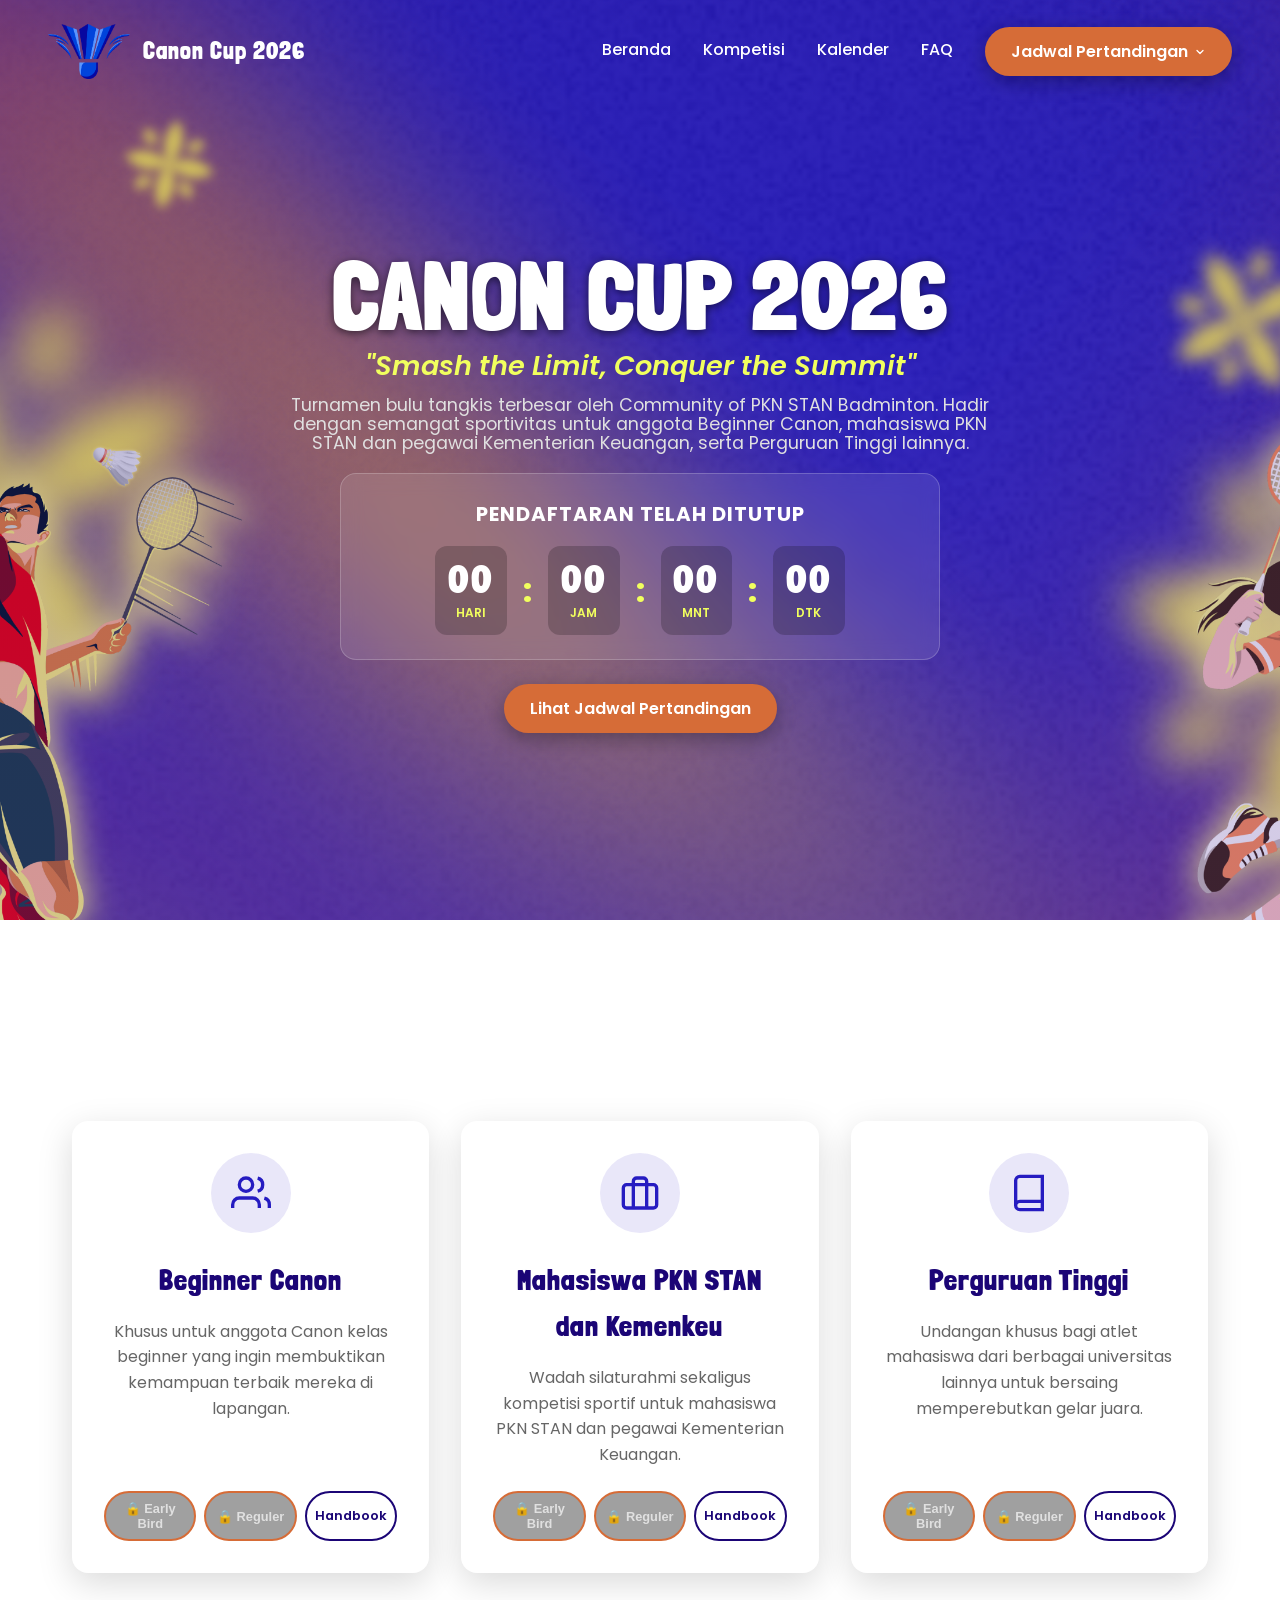
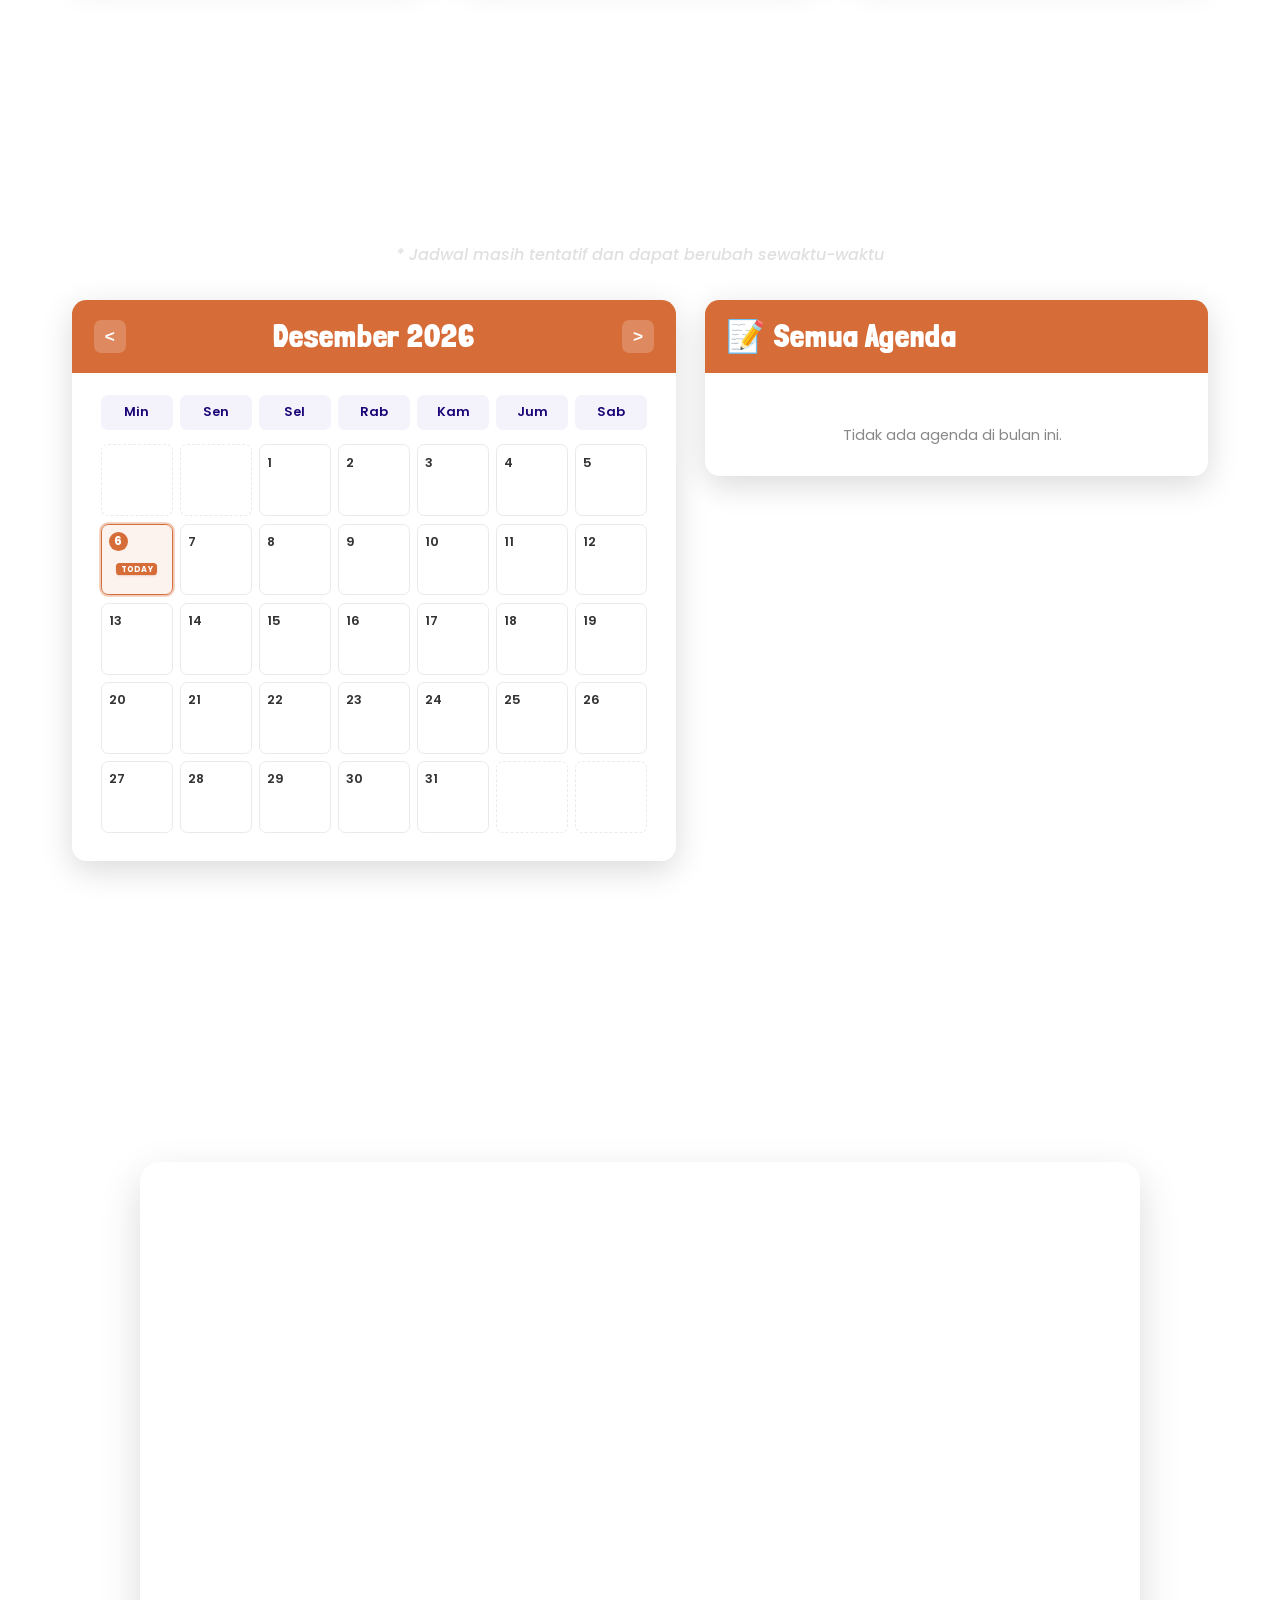
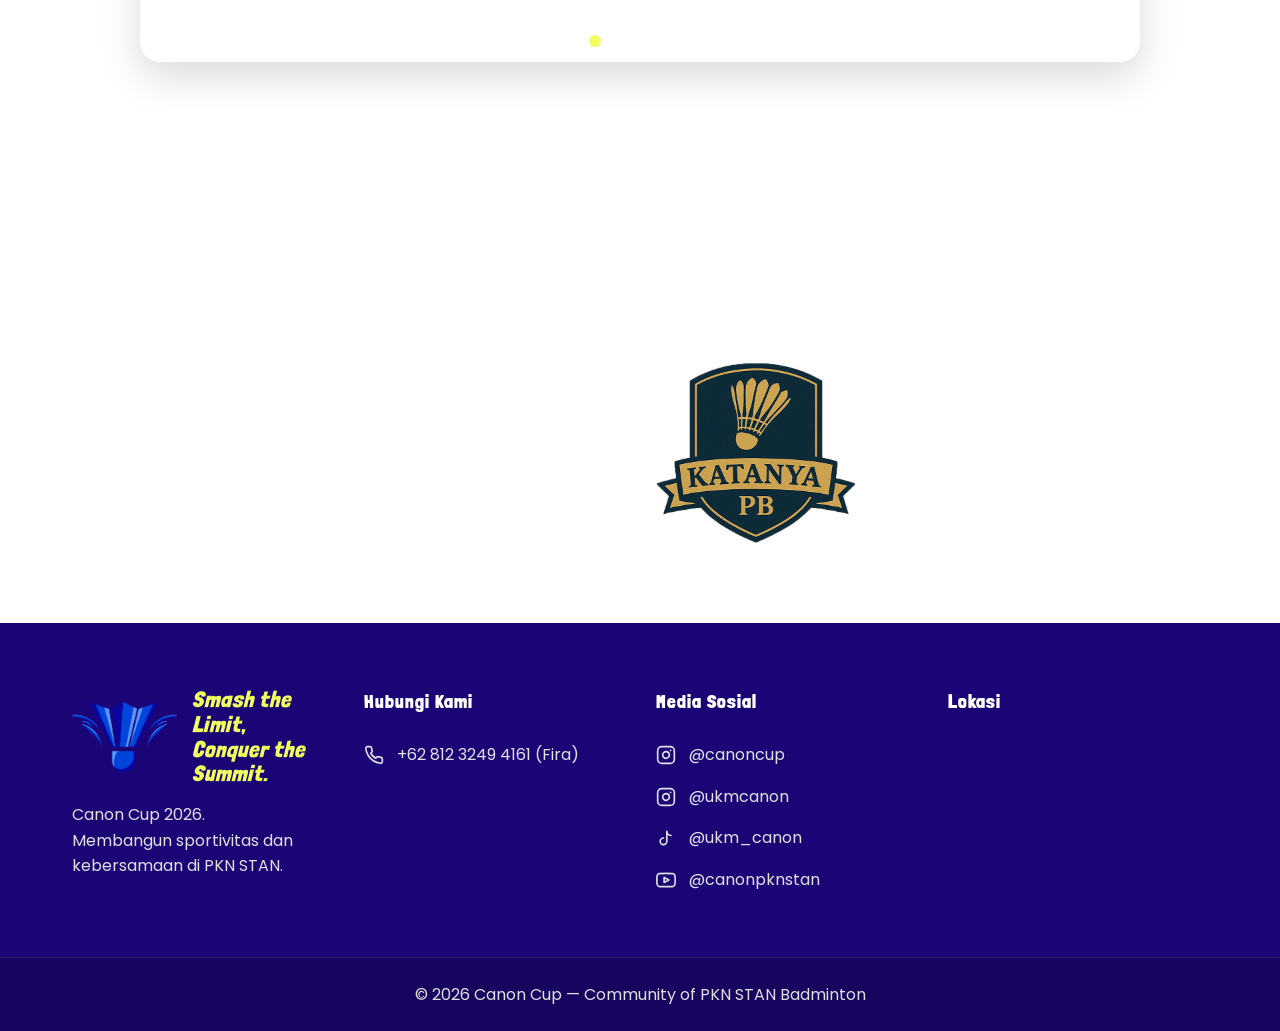
==== commit 287231da: "feat: full-width category header match cards & remove registration timeline" ====
--- a/index.html
+++ b/index.html
@@ -69,26 +69,8 @@
       <p class="hero-tagline">"Smash the Limit, Conquer the Summit"</p>
       <p class="hero-desc">Turnamen bulu tangkis terbesar oleh Community of PKN STAN Badminton. Hadir dengan semangat sportivitas untuk anggota Beginner Canon, mahasiswa PKN STAN dan pegawai Kementerian Keuangan, serta Perguruan Tinggi lainnya.</p>
       
-      <!-- TIMELINE & COUNTDOWN -->
+      <!-- COUNTDOWN -->
       <div class="hero-countdown-wrapper">
-        <div class="hero-timeline">
-          <div class="timeline-step">
-            <span class="step-date">13 - 17 Jul</span>
-            <span class="step-name">Early Bird</span>
-          </div>
-          <div class="timeline-step">
-            <span class="step-date">18 Jul - 14 Agt</span>
-            <span class="step-name">Reguler</span>
-          </div>
-          <div class="timeline-step">
-            <span class="step-date">15 - 17 Agt</span>
-            <span class="step-name">Extended</span>
-          </div>
-          <div class="timeline-step">
-            <span class="step-date">18 - 20 Agt</span>
-            <span class="step-name">Last Chance</span>
-          </div>
-        </div>
         <div class="hero-countdown">
           <p id="countdown-label" class="countdown-label">Menuju Pendaftaran</p>
           <div class="countdown-timer">
--- a/css/style.css
+++ b/css/style.css
@@ -1863,99 +1863,141 @@
 }
 
 .match-container {
-  max-width: 800px;
+  max-width: 780px;
   margin: 0 auto;
   display: flex;
   flex-direction: column;
-  gap: 2.5rem;
+  gap: 2rem;
 }
 
 .match-card {
   display: flex;
-  align-items: center;
+  flex-direction: column;
+  width: 100%;
+  max-width: 680px;
+  margin: 0 auto;
+  background: rgba(255, 255, 255, 0.08);
+  backdrop-filter: blur(12px);
+  border: 2px solid rgba(255, 255, 255, 0.2);
+  border-radius: 18px;
+  overflow: hidden;
+  box-shadow: 0 10px 30px rgba(0, 0, 0, 0.35);
+  transition: transform 0.3s ease, box-shadow 0.3s ease;
+}
+
+.match-card:hover {
+  transform: translateY(-3px);
+  box-shadow: 0 14px 35px rgba(0, 0, 0, 0.45);
+}
+
+/* Category Color Variants on Header Strip */
+.match-header-strip {
+  display: flex;
+  align-items: center;
+  justify-content: space-between;
+  padding: 0.55rem 1.4rem;
+  font-weight: 700;
+  font-size: 0.95rem;
+  letter-spacing: 0.3px;
+  background: var(--color-highlight);
+  color: var(--color-primary);
+  transition: all 0.3s ease;
+}
+
+.match-card.cat-beginner .match-header-strip {
+  background-color: var(--color-highlight);
+  color: var(--color-primary);
+}
+
+.match-card.cat-instansi .match-header-strip {
+  background-color: var(--color-accent);
+  color: #ffffff;
+}
+
+.match-card.cat-pt .match-header-strip {
+  background-color: #8e44ad;
+  color: #ffffff;
+}
+
+.match-category-tag {
+  font-weight: 700;
+  text-transform: uppercase;
+  letter-spacing: 0.5px;
+  font-size: 0.92rem;
+}
+
+.match-time-tag {
+  font-weight: 600;
+  font-size: 0.9rem;
+  opacity: 0.95;
+}
+
+/* Match Body: Team 1 - VS/Score - Team 2 */
+.match-body {
+  display: flex;
+  align-items: stretch;
   justify-content: center;
+  padding: 1.2rem 1.4rem;
+  gap: 0.8rem;
+  background: transparent;
 }
 
 .match-team {
+  flex: 1 1 0px;
+  min-width: 0;
   background: var(--color-primary);
-  border: 3px solid var(--text-light);
-  color: var(--text-light);
-  padding: 1rem;
+  border: 2.5px solid var(--text-light);
+  color: var(--text-light);
+  padding: 0.9rem 0.8rem;
+  border-radius: 12px;
   font-family: var(--font-heading);
-  font-size: 1.8rem;
-  width: 200px;
+  font-size: 1.6rem;
+  line-height: 1.2;
+  display: flex;
+  align-items: center;
+  justify-content: center;
   text-align: center;
-  z-index: 2;
-  box-shadow: 0 5px 15px rgba(0,0,0,0.4);
+  word-break: break-word;
+  box-shadow: 0 4px 15px rgba(0, 0, 0, 0.3);
   transition: all 0.3s ease;
 }
 
 .match-team.winner {
   border-color: var(--color-highlight);
   color: var(--color-highlight);
-  box-shadow: 0 0 15px rgba(239, 255, 6, 0.4);
-  z-index: 3;
+  box-shadow: 0 0 20px rgba(241, 255, 94, 0.45);
+  background: rgba(27, 5, 118, 0.9);
 }
 
 .match-team.loser {
   border-color: rgba(255, 255, 255, 0.15);
-  color: rgba(255, 255, 255, 0.5);
+  color: rgba(255, 255, 255, 0.45);
   box-shadow: none;
 }
 
-.match-center {
-  display: flex;
-  flex-direction: column;
-  align-items: center;
-  flex: 1;
-  max-width: 300px;
-  margin: 0 -5px; /* Overlap with team boxes to connect them */
-  z-index: 1;
-}
-
-.match-date, .match-time {
-  background: var(--color-highlight);
-  color: var(--text-dark);
-  font-weight: 700;
-  font-size: 0.85rem;
-  padding: 0.3rem 1rem;
-  text-align: center;
-  width: 80%;
-  white-space: nowrap;
-  transition: all 0.3s ease;
-}
-
-/* Category Color Variants on Match Cards */
-.match-card.cat-beginner .match-date,
-.match-card.cat-beginner .match-time {
-  background-color: var(--color-highlight);
-  color: var(--color-primary);
-}
-
-.match-card.cat-instansi .match-date,
-.match-card.cat-instansi .match-time {
-  background-color: var(--color-accent);
-  color: #ffffff;
-}
-
-.match-card.cat-pt .match-date,
-.match-card.cat-pt .match-time {
-  background-color: #8e44ad;
-  color: #ffffff;
-}
-
-.match-vs-wrapper {
+.match-team.placeholder-team {
+  border: 2px dashed rgba(255, 255, 255, 0.45);
+  background: rgba(27, 5, 118, 0.35);
+  color: rgba(255, 255, 255, 0.7);
+  font-style: italic;
+  letter-spacing: 0.5px;
+  box-shadow: none;
+}
+
+.match-center-pill {
+  flex: 0 0 95px;
   background: var(--text-light);
-  width: 100%;
-  padding: 0.5rem 0;
+  border-radius: 12px;
   display: flex;
   align-items: center;
   justify-content: center;
+  box-shadow: 0 4px 15px rgba(0, 0, 0, 0.25);
+  padding: 0.4rem 0.5rem;
 }
 
 .match-vs {
   font-family: var(--font-heading);
-  font-size: 2.5rem;
+  font-size: 2.2rem;
   color: var(--text-light);
   -webkit-text-stroke: 1.5px var(--color-primary);
   line-height: 1;
@@ -1963,7 +2005,7 @@
 
 .match-score {
   font-family: var(--font-heading);
-  font-size: 2.5rem;
+  font-size: 2rem;
   color: var(--color-primary);
   line-height: 1;
 }
@@ -1987,19 +2029,74 @@
   .court-tabs {
     margin-bottom: 1.8rem;
   }
+  .match-container {
+    gap: 1.4rem;
+    padding: 0 0.5rem;
+  }
+  .match-card {
+    border-radius: 14px;
+  }
+  .match-header-strip {
+    padding: 0.45rem 0.8rem;
+    font-size: 0.78rem;
+  }
+  .match-category-tag {
+    font-size: 0.78rem;
+  }
+  .match-time-tag {
+    font-size: 0.75rem;
+  }
+  .match-body {
+    padding: 0.75rem 0.6rem;
+    gap: 0.5rem;
+  }
   .match-team {
-    font-size: 1.2rem;
-    width: 120px;
-    padding: 0.8rem 0.5rem;
+    font-size: 1.15rem;
+    padding: 0.7rem 0.4rem;
+    border-radius: 10px;
+    border-width: 2px;
+  }
+  .match-center-pill {
+    flex: 0 0 75px;
+    border-radius: 10px;
+    padding: 0.3rem 0.2rem;
   }
   .match-vs {
-    font-size: 1.8rem;
+    font-size: 1.6rem;
   }
   .match-score {
-    font-size: 1.8rem;
-  }
-  .match-date, .match-time {
+    font-size: 1.5rem;
+  }
+}
+
+@media (max-width: 400px) {
+  .match-container {
+    padding: 0 0.25rem;
+  }
+  .match-header-strip {
+    padding: 0.4rem 0.6rem;
+  }
+  .match-category-tag {
+    font-size: 0.72rem;
+  }
+  .match-time-tag {
     font-size: 0.7rem;
-    width: 90%;
-  }
-}
+  }
+  .match-body {
+    padding: 0.6rem 0.4rem;
+    gap: 0.4rem;
+  }
+  .match-team {
+    font-size: 1rem;
+    padding: 0.6rem 0.3rem;
+  }
+  .match-center-pill {
+    flex: 0 0 65px;
+  }
+  .match-vs {
+    font-size: 1.4rem;
+  }
+  .match-score {
+    font-size: 1.35rem;
+  }
+}
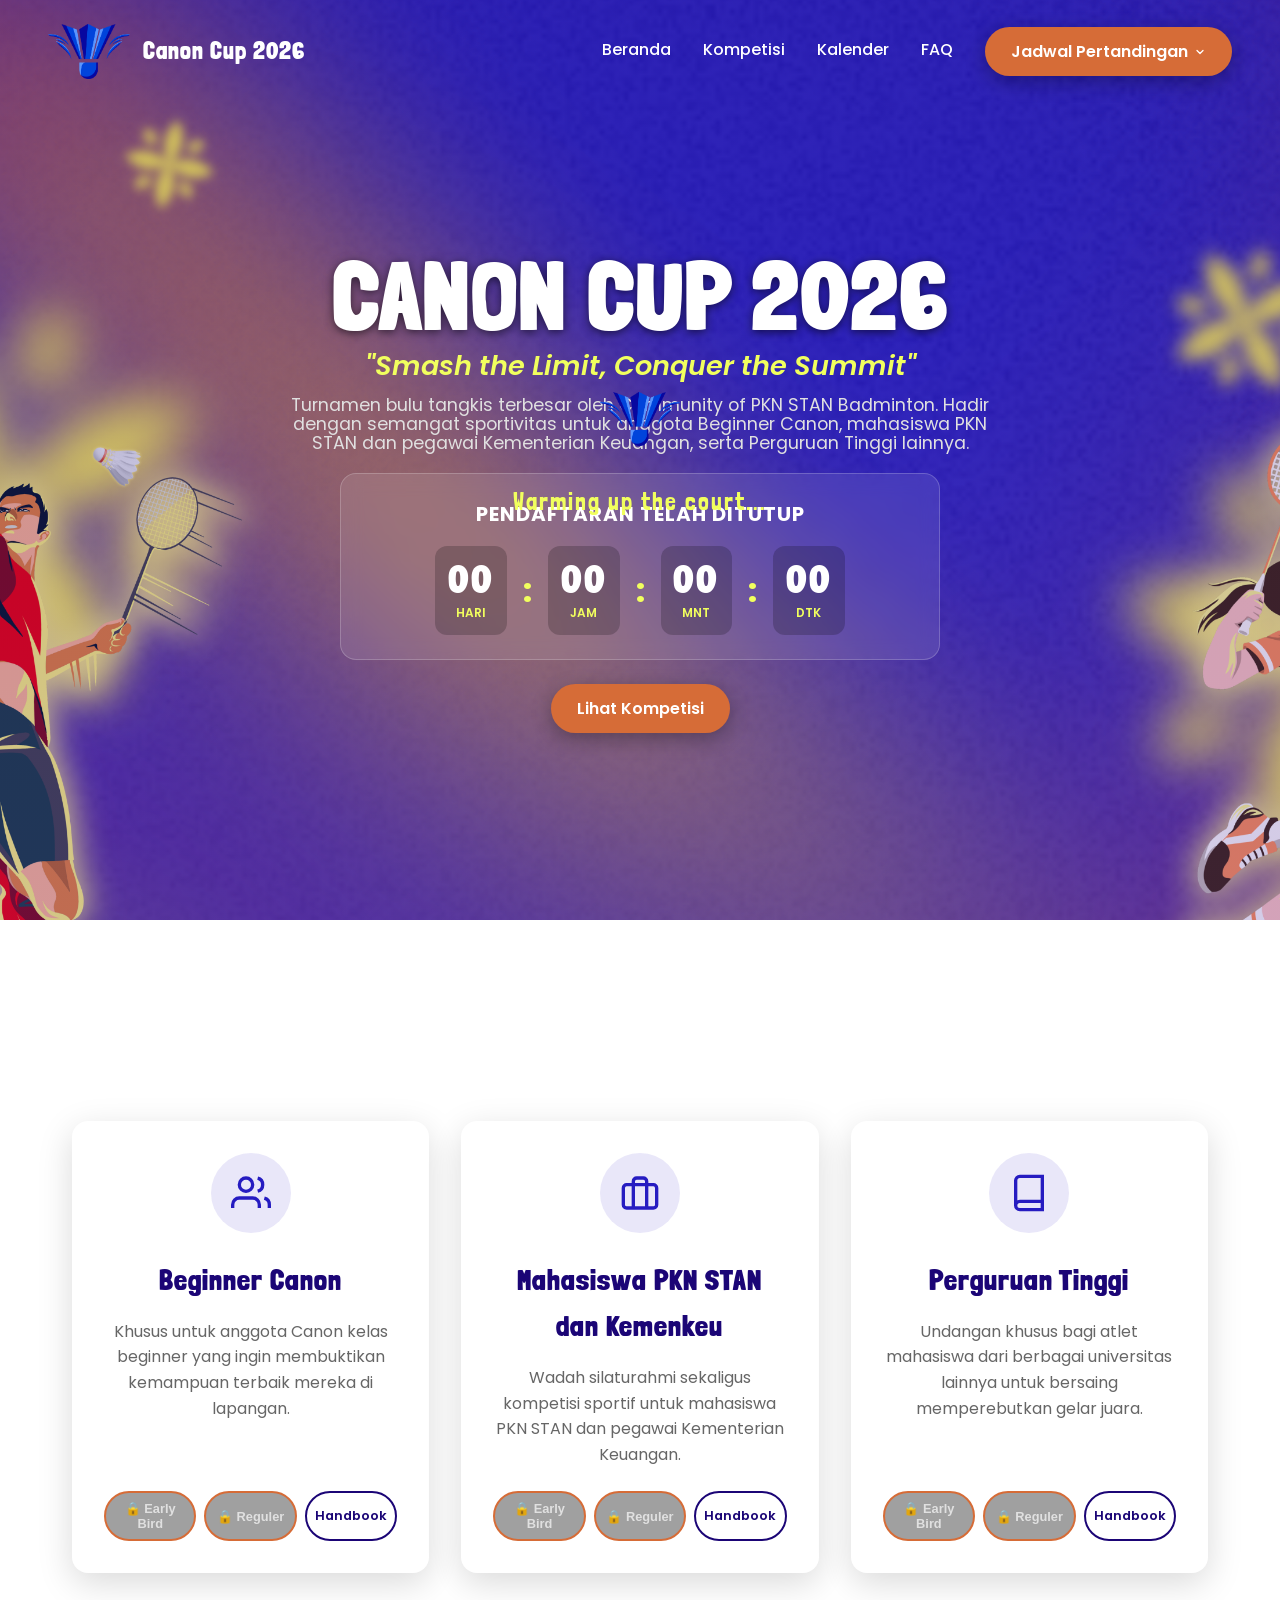
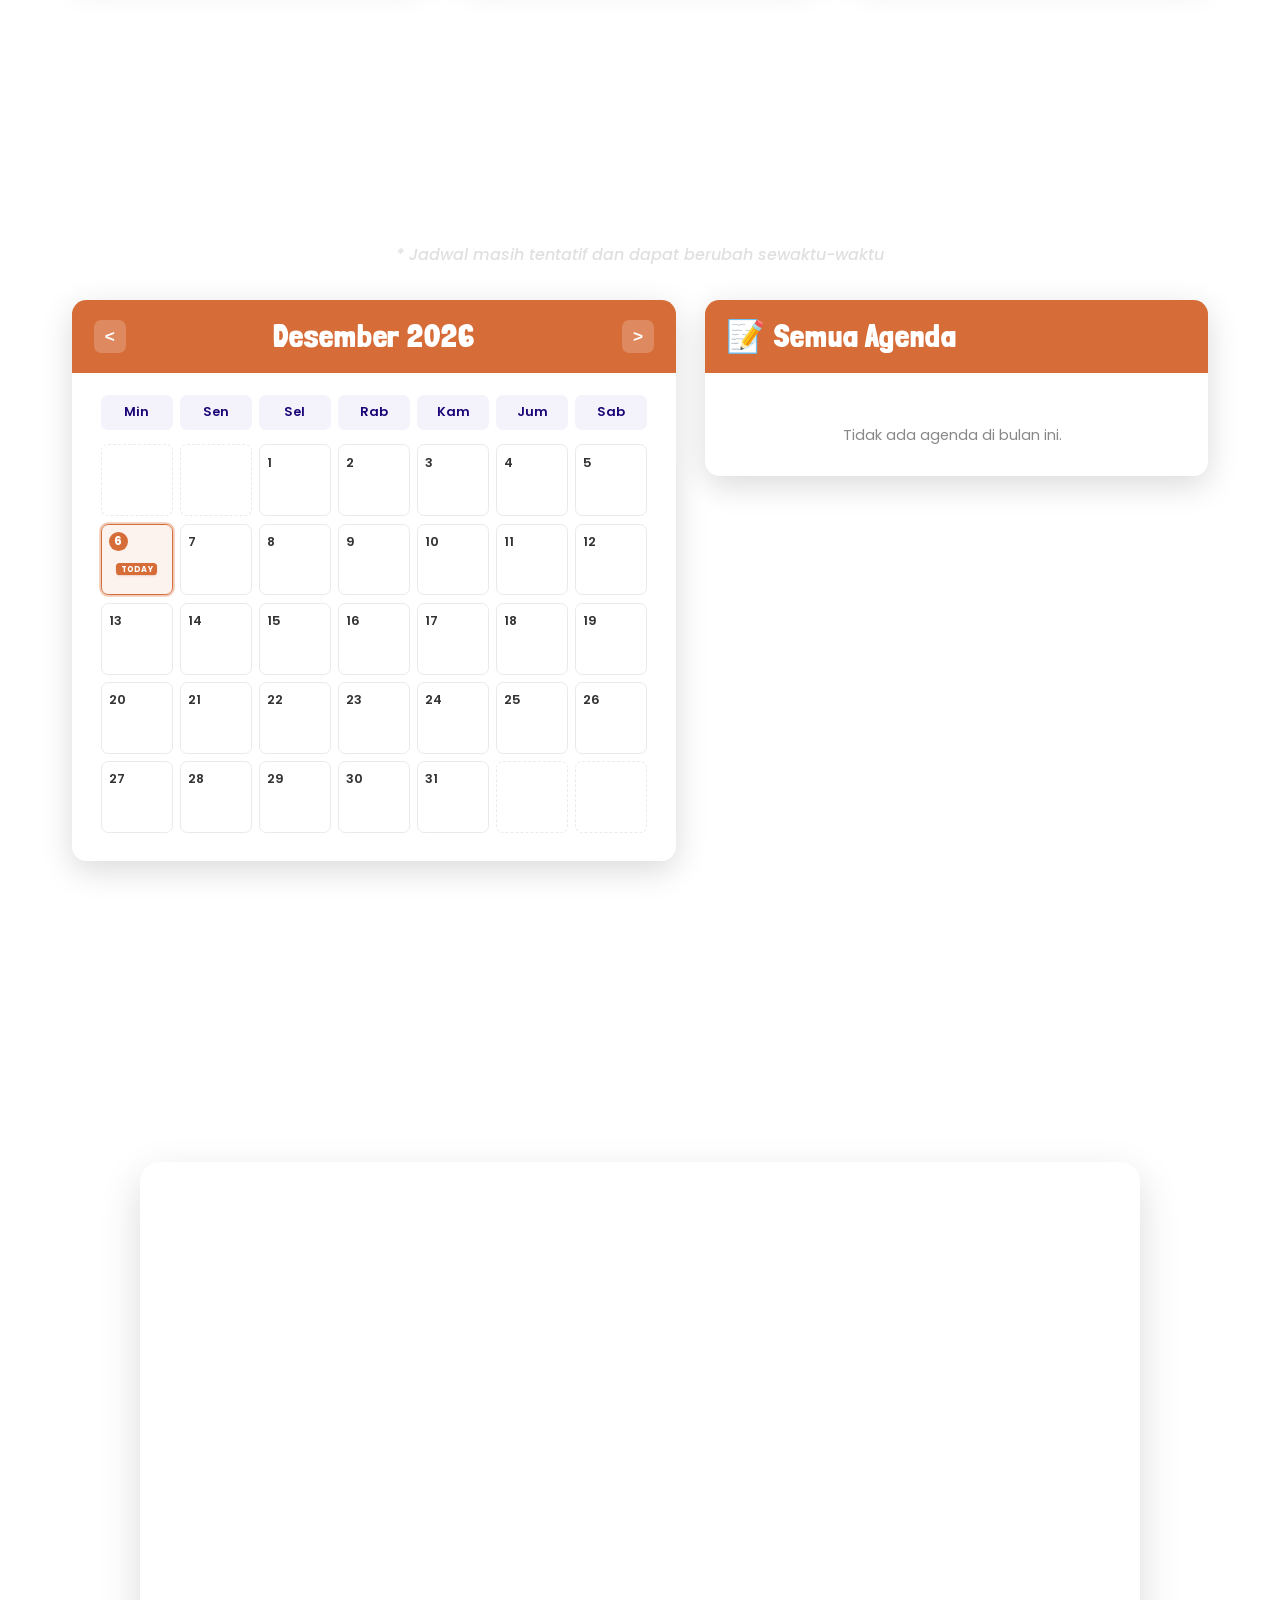
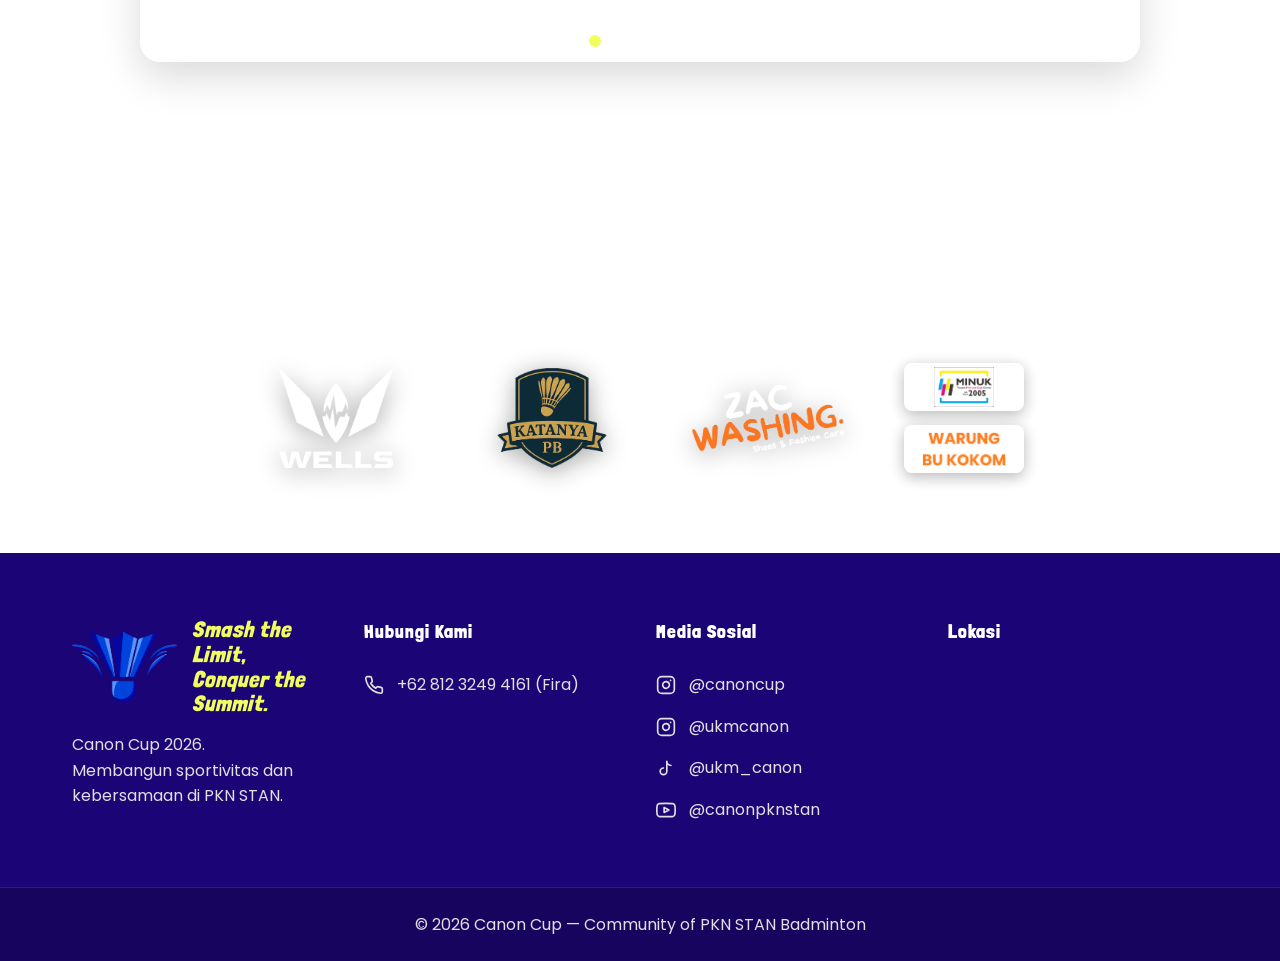
==== commit d59b696b: "feat: update hero CTA to Lihat Kompetisi, open Mahasiswa & PT registration, and set countdown to 25 " ====
--- a/index.html
+++ b/index.html
@@ -72,7 +72,7 @@
       <!-- COUNTDOWN -->
       <div class="hero-countdown-wrapper">
         <div class="hero-countdown">
-          <p id="countdown-label" class="countdown-label">Menuju Pendaftaran</p>
+          <p id="countdown-label" class="countdown-label">Sisa Waktu Pendaftaran</p>
           <div class="countdown-timer">
             <div class="time-box"><span id="cd-days">00</span><small>HARI</small></div><span class="time-sep">:</span>
             <div class="time-box"><span id="cd-hours">00</span><small>JAM</small></div><span class="time-sep">:</span>
@@ -82,7 +82,7 @@
         </div>
       </div>
       
-      <a href="schedule.html" class="btn-cta">Lihat Jadwal Pertandingan</a>
+      <a href="#kompetisi" class="btn-cta">Lihat Kompetisi</a>
     </div>
   </section>
 
--- a/css/style.css
+++ b/css/style.css
@@ -1098,29 +1098,86 @@
 /* === SPONSOR SECTION === */
 .sponsor-grid {
   display: flex;
+  flex-direction: row;
   flex-wrap: wrap;
-  justify-content: center;
-  gap: 2rem;
-  align-items: center;
-}
-
-.sponsor-item {
-  width: calc(100% / 3 - 2rem);
-  max-width: 200px;
+  align-items: center;
+  justify-content: center;
+  gap: 3.5rem;
+  max-width: 1100px;
+  margin: 0 auto;
+}
+
+/* Main Tier (Wells, Katanya PB, Zac Washing) */
+.sponsor-group-main {
+  display: flex;
+  flex-wrap: wrap;
+  justify-content: center;
+  align-items: center;
+  gap: 3.5rem;
+  width: auto;
+}
+
+.sponsor-item-main {
+  max-width: 180px;
+  width: 160px;
+  display: flex;
+  align-items: center;
+  justify-content: center;
   perspective: 1000px;
 }
 
-.sponsor-item img {
+.sponsor-item-main img {
   width: 100%;
+  max-height: 100px;
+  object-fit: contain;
   border-radius: 8px;
   opacity: 1;
-  filter: drop-shadow(0 0 0px transparent);
+  filter: drop-shadow(0 4px 12px rgba(0, 0, 0, 0.35));
   transition: var(--transition);
   cursor: pointer;
 }
 
-.sponsor-item:hover img {
-  filter: drop-shadow(0 0 8px rgba(255, 255, 255, 0.5));
+.sponsor-item-main:hover img {
+  filter: drop-shadow(0 0 16px rgba(255, 255, 255, 0.6)) drop-shadow(0 6px 14px rgba(0, 0, 0, 0.4));
+  transform: scale(1.06);
+}
+
+/* Small Tier (Minuk & Warung Bu Kokom - Stacked Vertically beside Zac Washing) */
+.sponsor-group-small {
+  display: flex;
+  flex-direction: column;
+  align-items: center;
+  justify-content: center;
+  gap: 0.9rem;
+  width: auto;
+}
+
+.sponsor-item-small {
+  max-width: 130px;
+  width: 120px;
+  display: flex;
+  align-items: center;
+  justify-content: center;
+  perspective: 1000px;
+}
+
+.sponsor-item-small img {
+  width: 100%;
+  max-height: 48px;
+  object-fit: contain;
+  border-radius: 8px;
+  opacity: 0.95;
+  background: #ffffff;
+  padding: 4px 8px;
+  box-shadow: 0 4px 15px rgba(0, 0, 0, 0.3);
+  transition: var(--transition);
+  cursor: pointer;
+}
+
+.sponsor-item-small:hover img {
+  opacity: 1;
+  filter: drop-shadow(0 0 12px rgba(255, 255, 255, 0.55));
+  transform: scale(1.06);
 }
 
 /* === FOOTER === */
@@ -1985,14 +2042,16 @@
 }
 
 .match-center-pill {
-  flex: 0 0 95px;
+  flex: 0 0 auto;
+  min-width: 100px;
   background: var(--text-light);
   border-radius: 12px;
   display: flex;
   align-items: center;
   justify-content: center;
   box-shadow: 0 4px 15px rgba(0, 0, 0, 0.25);
-  padding: 0.4rem 0.5rem;
+  padding: 0.4rem 0.8rem;
+  white-space: nowrap;
 }
 
 .match-vs {
@@ -2001,17 +2060,97 @@
   color: var(--text-light);
   -webkit-text-stroke: 1.5px var(--color-primary);
   line-height: 1;
+  white-space: nowrap;
 }
 
 .match-score {
   font-family: var(--font-heading);
-  font-size: 2rem;
+  font-size: 1.65rem;
   color: var(--color-primary);
   line-height: 1;
+  white-space: nowrap;
+  letter-spacing: 0.5px;
 }
 
 /* Responsive adjustments */
 @media (max-width: 768px) {
+  /* Mobile Navbar & Dropdown Centering */
+  .nav-menu {
+    display: flex !important;
+    flex-direction: column !important;
+    align-items: center !important;
+    justify-content: flex-start !important;
+    text-align: center !important;
+  }
+  .nav-menu li {
+    width: 100% !important;
+    display: flex !important;
+    flex-direction: column !important;
+    align-items: center !important;
+    justify-content: center !important;
+    text-align: center !important;
+  }
+  .nav-menu .btn-cta {
+    display: inline-flex !important;
+    align-items: center !important;
+    justify-content: center !important;
+    margin: 0 auto !important;
+  }
+  .nav-menu .dropdown {
+    width: 100% !important;
+    display: flex !important;
+    flex-direction: column !important;
+    align-items: center !important;
+    justify-content: center !important;
+  }
+  .nav-menu .dropdown-menu {
+    position: static !important;
+    top: auto !important;
+    left: auto !important;
+    right: auto !important;
+    bottom: auto !important;
+    transform: none !important;
+    margin: 0.8rem auto 0 auto !important;
+    width: 220px !important;
+    max-width: 260px !important;
+    min-width: 200px !important;
+    box-shadow: 0 4px 20px rgba(0, 0, 0, 0.3) !important;
+    background: rgba(255, 255, 255, 0.08) !important;
+    backdrop-filter: blur(10px) !important;
+    border: 1px solid rgba(255, 255, 255, 0.15) !important;
+    border-radius: 16px !important;
+    padding: 0.4rem 0 !important;
+    display: none !important;
+    opacity: 1 !important;
+    visibility: visible !important;
+    text-align: center !important;
+  }
+  .nav-menu .dropdown.active .dropdown-menu {
+    display: flex !important;
+    flex-direction: column !important;
+    align-items: center !important;
+  }
+  .nav-menu .dropdown-menu li {
+    width: 100% !important;
+    display: block !important;
+  }
+  .nav-menu .dropdown-menu a {
+    display: block !important;
+    width: 100% !important;
+    text-align: center !important;
+    padding: 0.65rem 1.5rem !important;
+    color: var(--text-light) !important;
+    font-size: 1.1rem !important;
+    transition: var(--transition) !important;
+  }
+  .nav-menu .dropdown-menu a:hover,
+  .nav-menu .dropdown-menu a.active {
+    background-color: var(--color-highlight) !important;
+    color: var(--color-primary) !important;
+    padding-left: 1.5rem !important;
+    font-weight: 700 !important;
+  }
+
   .category-filter-wrapper {
     margin-bottom: 1rem;
   }
@@ -2057,15 +2196,18 @@
     border-width: 2px;
   }
   .match-center-pill {
-    flex: 0 0 75px;
+    flex: 0 0 auto;
+    min-width: 75px;
     border-radius: 10px;
-    padding: 0.3rem 0.2rem;
+    padding: 0.35rem 0.55rem;
+    white-space: nowrap;
   }
   .match-vs {
     font-size: 1.6rem;
   }
   .match-score {
-    font-size: 1.5rem;
+    font-size: 1.25rem;
+    white-space: nowrap;
   }
 }
 
@@ -2091,12 +2233,16 @@
     padding: 0.6rem 0.3rem;
   }
   .match-center-pill {
-    flex: 0 0 65px;
+    flex: 0 0 auto;
+    min-width: 65px;
+    padding: 0.3rem 0.45rem;
+    white-space: nowrap;
   }
   .match-vs {
     font-size: 1.4rem;
   }
   .match-score {
-    font-size: 1.35rem;
-  }
-}
+    font-size: 1.15rem;
+    white-space: nowrap;
+  }
+}
--- a/css/responsive.css
+++ b/css/responsive.css
@@ -50,28 +50,54 @@
     position: fixed;
     left: -100%;
     top: 0;
-    gap: 0;
+    display: flex;
     flex-direction: column;
+    align-items: center;
+    justify-content: flex-start;
     background-color: var(--color-primary);
     width: 100%;
     height: 100vh;
     text-align: center;
-    transition: 0.3s;
-    padding-top: 80px;
+    transition: 0.3s ease;
+    padding-top: 100px;
+    gap: 1.2rem;
+    overflow-y: auto;
   }
 
   .nav-menu.active {
     left: 0;
   }
 
-  .nav-item {
-    margin: 1rem 0;
-  }
-
-  .nav-link, .btn-cta {
-    display: block;
-    padding: 1.5rem;
-    font-size: 1.2rem;
+  .nav-menu li {
+    width: 100%;
+    display: flex;
+    flex-direction: column;
+    align-items: center;
+    justify-content: center;
+  }
+
+  .nav-link {
+    display: inline-block;
+    padding: 0.6rem 1.5rem;
+    font-size: 1.25rem;
+    text-align: center;
+  }
+
+  .btn-cta {
+    display: inline-flex;
+    align-items: center;
+    justify-content: center;
+    padding: 0.7rem 1.8rem;
+    font-size: 1.15rem;
+    margin: 0 auto;
+  }
+
+  .dropdown {
+    width: 100%;
+    display: flex;
+    flex-direction: column;
+    align-items: center;
+    justify-content: center;
   }
 
   .dropdown-menu {
@@ -79,13 +105,44 @@
     opacity: 1;
     visibility: visible;
     transform: none;
-    box-shadow: none;
-    background-color: rgba(0,0,0,0.1);
+    box-shadow: 0 4px 20px rgba(0, 0, 0, 0.25);
+    background: rgba(255, 255, 255, 0.08);
+    backdrop-filter: blur(10px);
+    border: 1px solid rgba(255, 255, 255, 0.15);
+    border-radius: 16px;
+    width: auto;
+    min-width: 220px;
+    max-width: 260px;
+    margin: 0.8rem auto 0 auto;
+    padding: 0.4rem 0;
     display: none;
+    text-align: center;
   }
   
   .dropdown.active .dropdown-menu {
     display: block;
+    animation: fadeIn 0.3s ease;
+  }
+
+  .dropdown-menu li {
+    width: 100%;
+  }
+
+  .dropdown-menu a {
+    display: block;
+    padding: 0.65rem 1.5rem;
+    color: var(--text-light);
+    font-size: 1.1rem;
+    text-align: center;
+    transition: var(--transition);
+  }
+
+  .dropdown-menu a:hover,
+  .dropdown-menu a.active {
+    background-color: var(--color-highlight);
+    color: var(--color-primary);
+    padding-left: 1.5rem;
+    font-weight: 700;
   }
 
   .hero-title {
@@ -109,8 +166,41 @@
     justify-content: center;
   }
 
-  .sponsor-item {
-    width: calc(50% - 1rem);
+  .sponsor-grid {
+    flex-direction: row;
+    flex-wrap: wrap;
+    justify-content: center;
+    align-items: center;
+    gap: 1.8rem;
+  }
+
+  .sponsor-group-main {
+    gap: 1.8rem;
+    width: auto;
+  }
+
+  .sponsor-item-main {
+    width: 110px;
+    max-width: 120px;
+  }
+
+  .sponsor-item-main img {
+    max-height: 70px;
+  }
+
+  .sponsor-group-small {
+    gap: 0.7rem;
+    width: auto;
+  }
+
+  .sponsor-item-small {
+    width: 95px;
+    max-width: 105px;
+  }
+
+  .sponsor-item-small img {
+    max-height: 40px;
+    padding: 3px 6px;
   }
   
   .carousel-inner {
